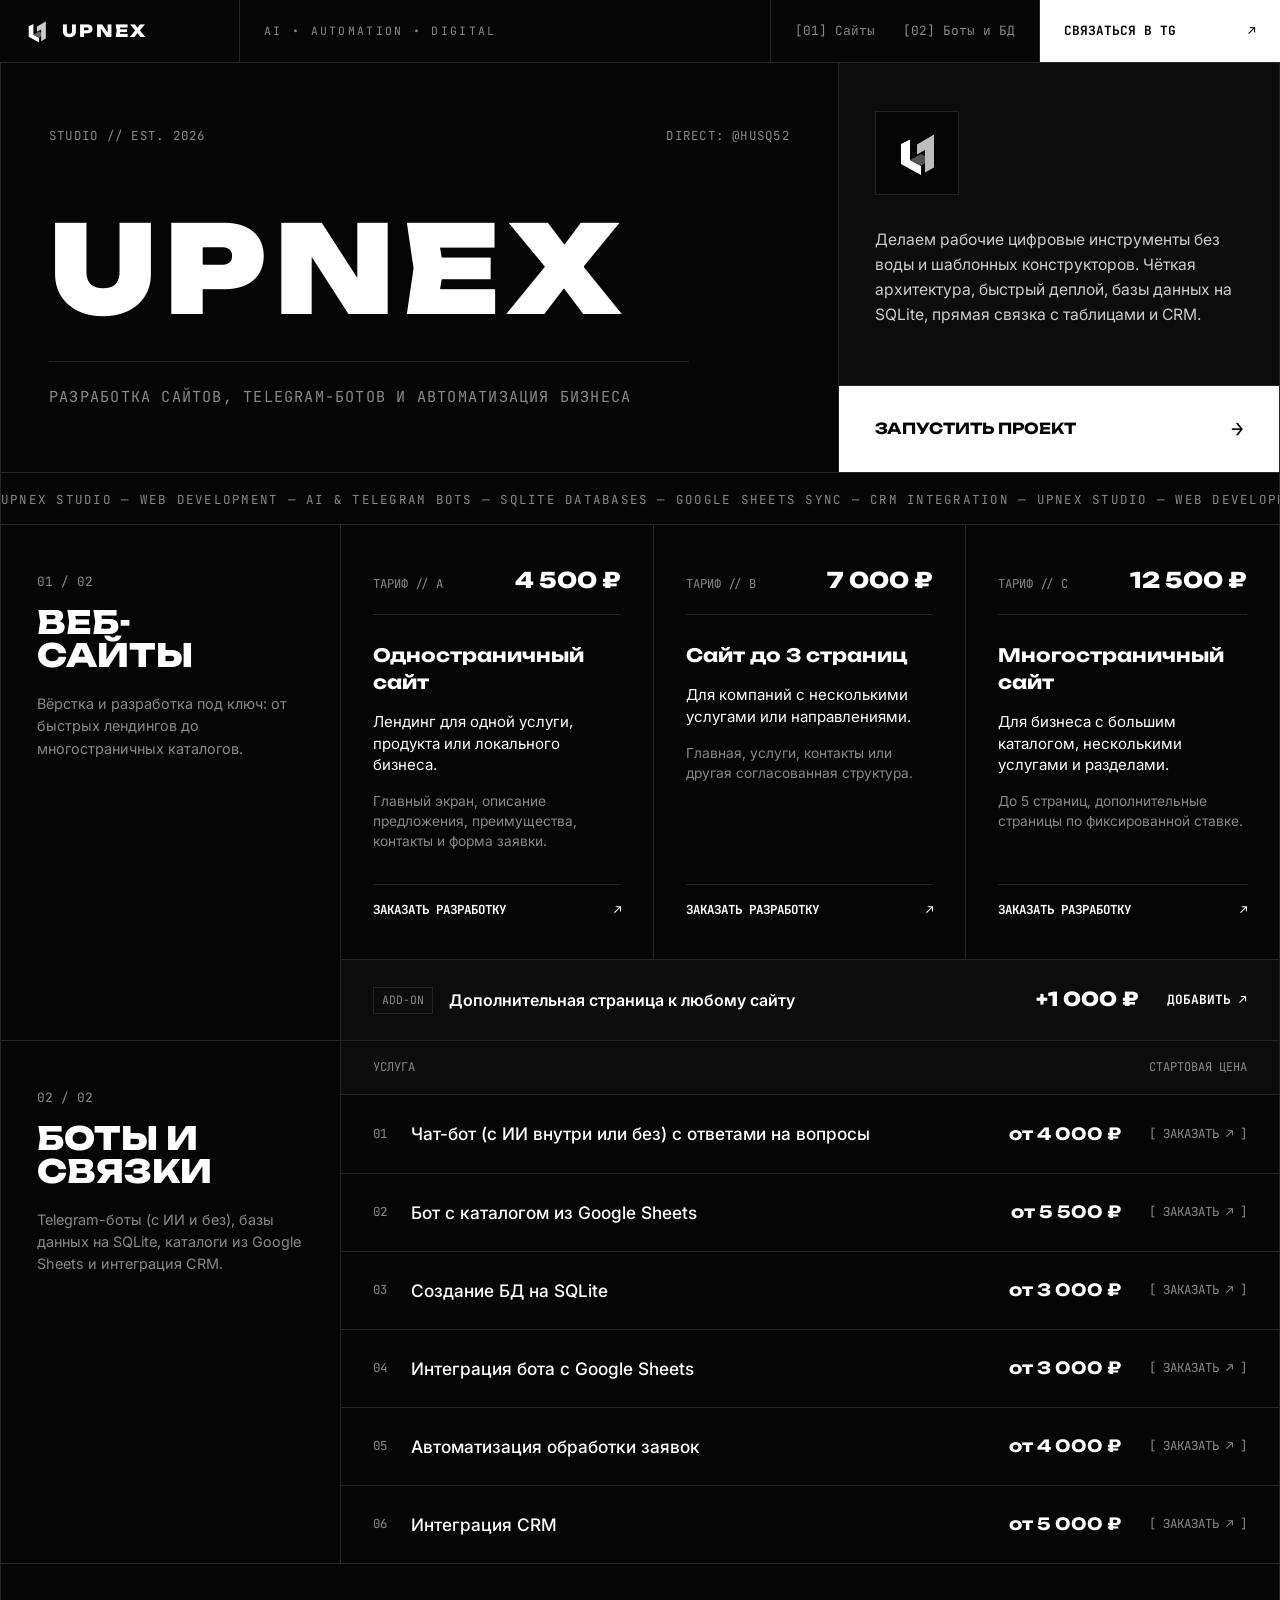
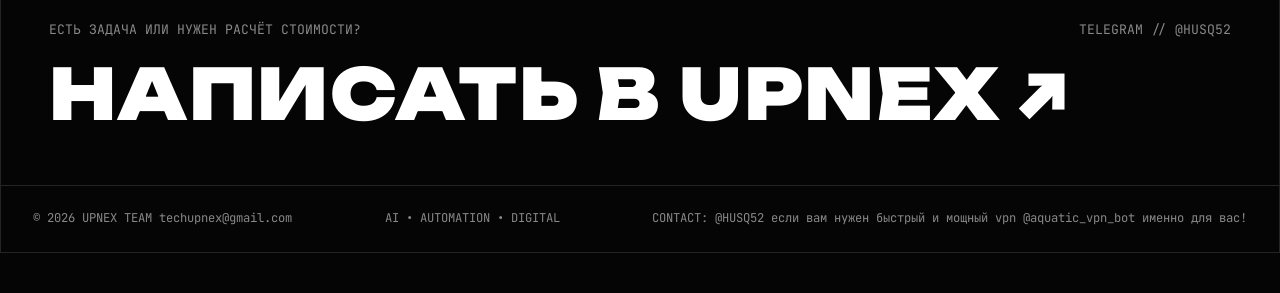
==== index.html @ 1d8928a4 "Update index.html" ====
<!DOCTYPE html>
<html lang="ru">
<head>
    <meta charset="UTF-8">
    <meta name="viewport" content="width=device-width, initial-scale=1.0">
    <title>UPNEX — AI / Automation / Digital</title>
    <link rel="preconnect" href="https://fonts.googleapis.com">
    <link rel="preconnect" href="https://fonts.gstatic.com" crossorigin>
    <link href="https://fonts.googleapis.com/css2?family=Inter:wght@400;500;600&family=JetBrains+Mono:wght@400;500;700&family=Unbounded:wght@700;800;900&display=swap" rel="stylesheet">
    <link rel="stylesheet" href="style.css">
</head>
<body>

    <!-- Верхняя техническая шапка в рамке -->
    <header class="topbar">
        <a href="#" class="topbar-cell brand-cell">
            <svg class="logo-svg" viewBox="0 0 100 100" fill="none" xmlns="http://www.w3.org/2000/svg">
                <polygon points="18,32 36,23 36,64 58,76 58,94 18,72" fill="#FFFFFF"/>
                <polygon points="36,64 58,52 76,62 58,76" fill="#666666"/>
                <polygon points="50,33 84,13 84,79 66,89 66,44 50,53" fill="#CCCCCC"/>
            </svg>
            <span class="brand-text">UPNEX</span>
        </a>

        <div class="topbar-cell meta-cell">
            <span>AI • AUTOMATION • DIGITAL</span>
        </div>

        <nav class="topbar-cell nav-cell">
            <a href="#web">[01] Сайты</a>
            <a href="#bots">[02] Боты и БД</a>
        </nav>

        <a href="https://t.me/husq52" target="_blank" rel="noopener noreferrer" class="topbar-cell cta-cell tg-link" data-service="Обсуждение проекта">
            <span>СВЯЗАТЬСЯ В TG</span>
            <span class="arrow">↗</span>
        </a>
    </header>

    <main class="layout-frame">
        <!-- Жёсткий асимметричный Hero-блок -->
        <section class="hero-grid">
            <div class="hero-main">
                <div class="hero-kicker">
                    <span>STUDIO // EST. 2026</span>
                    <span>DIRECT: @HUSQ52</span>
                </div>
                <h1 class="hero-display">UPNEX</h1>
                <div class="hero-subline">
                    РАЗРАБОТКА САЙТОВ, TELEGRAM-БОТОВ И АВТОМАТИЗАЦИЯ БИЗНЕСА
                </div>
            </div>

            <div class="hero-side">
                <div class="hero-side-top">
                    <div class="emblem-box">
                        <svg viewBox="0 0 100 100" fill="none" xmlns="http://www.w3.org/2000/svg">
                            <polygon points="18,32 36,23 36,64 58,76 58,94 18,72" fill="#FFFFFF"/>
                            <polygon points="36,64 58,52 76,62 58,76" fill="#555555"/>
                            <polygon points="50,33 84,13 84,79 66,89 66,44 50,53" fill="#BDBDBD"/>
                        </svg>
                    </div>
                    <p class="manifesto">
                        Делаем рабочие цифровые инструменты без воды и шаблонных конструкторов. Чёткая архитектура, быстрый деплой, базы данных на SQLite, прямая связка с таблицами и CRM.
                    </p>
                </div>

                <a href="https://t.me/husq52" target="_blank" rel="noopener noreferrer" class="hero-action-bar tg-link" data-service="Запуск проекта">
                    <span>ЗАПУСТИТЬ ПРОЕКТ</span>
                    <span class="action-icon">→</span>
                </a>
            </div>
        </section>

        <!-- Бегущая индустриальная строка -->
        <div class="marquee-wrap">
            <div class="marquee-track">
                <span>UPNEX STUDIO — WEB DEVELOPMENT — AI &amp; TELEGRAM BOTS — SQLITE DATABASES — GOOGLE SHEETS SYNC — CRM INTEGRATION — </span>
                <span>UPNEX STUDIO — WEB DEVELOPMENT — AI &amp; TELEGRAM BOTS — SQLITE DATABASES — GOOGLE SHEETS SYNC — CRM INTEGRATION — </span>
            </div>
        </div>
        <!-- РАЗДЕЛ 01: САЙТЫ -->
        <section id="web" class="split-section">
            <div class="section-sidebar">
                <div class="sticky-box">
                    <span class="sec-num">01 / 02</span>
                    <h2 class="sec-title">ВЕБ-<br>САЙТЫ</h2>
                    <p class="sec-note">Вёрстка и разработка под ключ: от быстрых лендингов до многостраничных каталогов.</p>
                </div>
            </div>

            <div class="section-body">
                <div class="web-matrix">
                    <!-- Тариф 1 -->
                    <a href="https://t.me/husq52" target="_blank" rel="noopener noreferrer" class="matrix-cell tg-link" data-service="Одностраничный сайт (4 500 ₽)">
                        <div class="cell-head">
                            <span class="cell-idx">ТАРИФ // A</span>
                            <span class="cell-price">4 500 ₽</span>
                        </div>
                        <h3 class="cell-title">Одностраничный сайт</h3>
                        <p class="cell-lead">Лендинг для одной услуги, продукта или локального бизнеса.</p>
                        <div class="cell-spec">
                            Главный экран, описание предложения, преимущества, контакты и форма заявки.
                        </div>
                        <div class="cell-foot">
                            <span>ЗАКАЗАТЬ РАЗРАБОТКУ</span>
                            <span>↗</span>
                        </div>
                    </a>

                    <!-- Тариф 2 -->
                    <a href="https://t.me/husq52" target="_blank" rel="noopener noreferrer" class="matrix-cell tg-link" data-service="Сайт до 3 страниц (7 000 ₽)">
                        <div class="cell-head">
                            <span class="cell-idx">ТАРИФ // B</span>
                            <span class="cell-price">7 000 ₽</span>
                        </div>
                        <h3 class="cell-title">Сайт до 3 страниц</h3>
                        <p class="cell-lead">Для компаний с несколькими услугами или направлениями.</p>
                        <div class="cell-spec">
                            Главная, услуги, контакты или другая согласованная структура.
                        </div>
                        <div class="cell-foot">
                            <span>ЗАКАЗАТЬ РАЗРАБОТКУ</span>
                            <span>↗</span>
                        </div>
                    </a>

                    <!-- Тариф 3 -->
                    <a href="https://t.me/husq52" target="_blank" rel="noopener noreferrer" class="matrix-cell tg-link" data-service="Многостраничный сайт (12 500 ₽)">
                        <div class="cell-head">
                            <span class="cell-idx">ТАРИФ // C</span>
                            <span class="cell-price">12 500 ₽</span>
                        </div>
                        <h3 class="cell-title">Многостраничный сайт</h3>
                        <p class="cell-lead">Для бизнеса с большим каталогом, несколькими услугами и разделами.</p>
                        <div class="cell-spec">
                            До 5 страниц, дополнительные страницы по фиксированной ставке.
                        </div>
                        <div class="cell-foot">
                            <span>ЗАКАЗАТЬ РАЗРАБОТКУ</span>
                            <span>↗</span>
                        </div>
                    </a>
                </div>

                <!-- Дополнительная страница -->
                <a href="https://t.me/husq52" target="_blank" rel="noopener noreferrer" class="addon-strip tg-link" data-service="Дополнительная страница (+1 000 ₽)">
                    <div class="addon-left">
                        <span class="addon-tag">ADD-ON</span>
                        <span class="addon-name">Дополнительная страница к любому сайту</span>
                    </div>
                    <div class="addon-right">
                        <span class="addon-cost">+1 000 ₽</span>
                        <span class="addon-cta">ДОБАВИТЬ ↗</span>
                    </div>
                </a>
            </div>
        </section>

        <!-- РАЗДЕЛ 02: БОТЫ, БАЗЫ ДАННЫХ И АВТОМАТИЗАЦИЯ -->
        <section id="bots" class="split-section">
            <div class="section-sidebar">
                <div class="sticky-box">
                    <span class="sec-num">02 / 02</span>
                    <h2 class="sec-title">БОТЫ И<br>СВЯЗКИ</h2>
                    <p class="sec-note">Telegram-боты (с ИИ и без), базы данных на SQLite, каталоги из Google Sheets и интеграция CRM.</p>
                </div>
            </div>

            <div class="section-body">
                <div class="ledger-head">
                    <span>УСЛУГА</span>
                    <span>СТАРТОВАЯ ЦЕНА</span>
                </div>

                <a href="https://t.me/husq52" target="_blank" rel="noopener noreferrer" class="ledger-row tg-link" data-service="Чат-бот (с ИИ внутри или без) с ответами на вопросы (от 4 000 ₽)">
                    <div class="row-left">
                        <span class="row-code">01</span>
                        <span class="row-title">Чат-бот (с ИИ внутри или без) с ответами на вопросы</span>
                    </div>
                    <div class="row-right">
                        <span class="row-val">от 4 000 ₽</span>
                        <span class="row-go">[ ЗАКАЗАТЬ ↗ ]</span>
                    </div>
                </a>

                <a href="https://t.me/husq52" target="_blank" rel="noopener noreferrer" class="ledger-row tg-link" data-service="Бот с каталогом из Google Sheets (от 5 500 ₽)">
                    <div class="row-left">
                        <span class="row-code">02</span>
                        <span class="row-title">Бот с каталогом из Google Sheets</span>
                    </div>
                    <div class="row-right">
                        <span class="row-val">от 5 500 ₽</span>
                        <span class="row-go">[ ЗАКАЗАТЬ ↗ ]</span>
                    </div>
                </a>

                <a href="https://t.me/husq52" target="_blank" rel="noopener noreferrer" class="ledger-row tg-link" data-service="Создание БД на SQLite (от 3 000 ₽)">
                    <div class="row-left">
                        <span class="row-code">03</span>
                        <span class="row-title">Создание БД на SQLite</span>
                    </div>
                    <div class="row-right">
                        <span class="row-val">от 3 000 ₽</span>
                        <span class="row-go">[ ЗАКАЗАТЬ ↗ ]</span>
                    </div>
                </a>

                <a href="https://t.me/husq52" target="_blank" rel="noopener noreferrer" class="ledger-row tg-link" data-service="Интеграция бота с Google Sheets (от 3 000 ₽)">
                    <div class="row-left">
                        <span class="row-code">04</span>
                        <span class="row-title">Интеграция бота с Google Sheets</span>
                    </div>
                    <div class="row-right">
                        <span class="row-val">от 3 000 ₽</span>
                        <span class="row-go">[ ЗАКАЗАТЬ ↗ ]</span>
                    </div>
                </a>

                <a href="https://t.me/husq52" target="_blank" rel="noopener noreferrer" class="ledger-row tg-link" data-service="Автоматизация обработки заявок (от 4 000 ₽)">
                    <div class="row-left">
                        <span class="row-code">05</span>
                        <span class="row-title">Автоматизация обработки заявок</span>
                    </div>
                    <div class="row-right">
                        <span class="row-val">от 4 000 ₽</span>
                        <span class="row-go">[ ЗАКАЗАТЬ ↗ ]</span>
                    </div>
                </a>

                <a href="https://t.me/husq52" target="_blank" rel="noopener noreferrer" class="ledger-row tg-link" data-service="Интеграция CRM (от 5 000 ₽)">
                    <div class="row-left">
                        <span class="row-code">06</span>
                        <span class="row-title">Интеграция CRM</span>
                    </div>
                    <div class="row-right">
                        <span class="row-val">от 5 000 ₽</span>
                        <span class="row-go">[ ЗАКАЗАТЬ ↗ ]</span>
                    </div>
                </a>
            </div>
        </section>

        <!-- Массивный бруталистский блок связи внизу -->
        <section class="bottom-cta">
            <a href="https://t.me/husq52" target="_blank" rel="noopener noreferrer" class="mega-contact tg-link" data-service="Обсуждение проекта с UPNEX">
                <div class="mega-top">
                    <span>ЕСТЬ ЗАДАЧА ИЛИ НУЖЕН РАСЧЁТ СТОИМОСТИ?</span>
                    <span>TELEGRAM // @HUSQ52</span>
                </div>
                <div class="mega-MainText">
                    НАПИСАТЬ В UPNEX ↗
                </div>
            </a>
        </section>
    </main>

    <footer class="footer-bar">
        <div>© 2026 UPNEX TEAM techupnex@gmail.com</div>
        <div>AI • AUTOMATION • DIGITAL</div>
        <div>CONTACT: @HUSQ52  если вам нужен быстрый и мощный vpn @aquatic_vpn_bot именно для вас!</div>
    </footer>

    <!-- Встроенный скрипт: сразу прописывает ссылки на @husq52 с текстом выбранной услуги -->
    <script>
        var TG_USER = "husq52";

        document.querySelectorAll(".tg-link").forEach(function (el) {
            var item = el.getAttribute("data-service") || "Обсуждение проекта";
            var msg = "Здравствуйте!\nИнтересует: " + item + ".\nРасскажите подробнее по срокам и деталям.";
            el.href = "https://t.me/" + TG_USER + "?text=" + encodeURIComponent(msg);
        });
    </script>
</body>
</html>
---- style.css ----
:root {
    --bg: #050505;
    --bg-alt: #0c0c0c;
    --fg: #ffffff;
    --muted: #888888;
    --dim: #444444;
    --line: #242424;
    --font-head: 'Unbounded', sans-serif;
    --font-mono: 'JetBrains Mono', monospace;
    --font-body: 'Inter', -apple-system, sans-serif;
}

* {
    margin: 0;
    padding: 0;
    box-sizing: border-box;
}

html {
    scroll-behavior: smooth;
    background-color: var(--bg);
    color: var(--fg);
    font-family: var(--font-body);
}

body {
    background-color: var(--bg);
    color: var(--fg);
    line-height: 1.45;
    overflow-x: hidden;
    padding-bottom: 40px;
}

a {
    color: inherit;
    text-decoration: none;
}

/* ВЕРХНЯЯ ТЕХНИЧЕСКАЯ ПАНЕЛЬ */
.topbar {
    position: sticky;
    top: 0;
    z-index: 100;
    display: grid;
    grid-template-columns: 240px 1fr auto 240px;
    background: var(--bg);
    border-bottom: 1px solid var(--line);
    font-family: var(--font-mono);
    font-size: 0.8rem;
}

.topbar-cell {
    padding: 18px 24px;
    border-right: 1px solid var(--line);
    display: flex;
    align-items: center;
}

.brand-cell {
    gap: 12px;
    font-family: var(--font-head);
    font-weight: 800;
    font-size: 1.05rem;
    letter-spacing: 0.14em;
}

.logo-svg {
    width: 26px;
    height: 26px;
    flex-shrink: 0;
}

.meta-cell {
    color: var(--muted);
    letter-spacing: 0.2em;
    font-size: 0.72rem;
}

.nav-cell {
    gap: 28px;
}

.nav-cell a {
    color: var(--muted);
    transition: color 0.15s;
}

.nav-cell a:hover {
    color: var(--fg);
}

.cta-cell {
    border-right: none;
    justify-content: space-between;
    background: var(--fg);
    color: var(--bg);
    font-weight: 700;
    transition: background 0.15s, color 0.15s;
}

.cta-cell:hover {
    background: #cccccc;
}

/* ОСНОВНОЙ КАРКАС */
.layout-frame {
    max-width: 1440px;
    margin: 0 auto;
    border-left: 1px solid var(--line);
    border-right: 1px solid var(--line);
}

/* HERO СЕКЦИЯ */
.hero-grid {
    display: grid;
    grid-template-columns: 1fr 440px;
    border-bottom: 1px solid var(--line);
}

.hero-main {
    padding: 64px 48px;
    border-right: 1px solid var(--line);
    display: flex;
    flex-direction: column;
    justify-content: space-between;
}

.hero-kicker {
    display: flex;
    justify-content: space-between;
    font-family: var(--font-mono);
    font-size: 0.78rem;
    color: var(--muted);
    letter-spacing: 0.1em;
    margin-bottom: 48px;
}

.hero-display {
    font-family: var(--font-head);
    font-weight: 900;
    font-size: clamp(3.5rem, 9.5vw, 8.5rem);
    line-height: 0.92;
    letter-spacing: 0.06em;
    text-transform: uppercase;
    margin: 20px 0 36px;
}

.hero-subline {
    font-family: var(--font-mono);
    font-size: 0.95rem;
    letter-spacing: 0.08em;
    color: var(--muted);
    max-width: 640px;
    border-top: 1px solid var(--line);
    padding-top: 24px;
}

.hero-side {
    display: flex;
    flex-direction: column;
    justify-content: space-between;
    background: var(--bg-alt);
}

.hero-side-top {
    padding: 48px 36px;
}

.emblem-box {
    width: 84px;
    height: 84px;
    border: 1px solid var(--line);
    padding: 16px;
    margin-bottom: 32px;
    background: var(--bg);
}

.manifesto {
    font-size: 0.98rem;
    color: #cccccc;
    line-height: 1.6;
}

.hero-action-bar {
    border-top: 1px solid var(--line);
    padding: 28px 36px;
    display: flex;
    justify-content: space-between;
    align-items: center;
    font-family: var(--font-head);
    font-size: 0.95rem;
    font-weight: 700;
    background: var(--fg);
    color: var(--bg);
    transition: padding 0.2s ease, background 0.15s ease;
}

.hero-action-bar:hover {
    padding-left: 44px;
    background: #dcdcdc;
}

.action-icon {
    font-family: var(--font-mono);
    font-size: 1.3rem;
}

/* БЕГУЩАЯ СТРОКА */
.marquee-wrap {
    overflow: hidden;
    border-bottom: 1px solid var(--line);
    background: var(--bg);
    padding: 14px 0;
    white-space: nowrap;
}
.marquee-track {
    display: inline-block;
    font-family: var(--font-mono);
    font-size: 0.78rem;
    letter-spacing: 0.18em;
    color: var(--muted);
    animation: marquee 24s linear infinite;
}

@keyframes marquee {
    0% { transform: translateX(0); }
    100% { transform: translateX(-50%); }
}

/* РАЗДЕЛЫ С ЛЕВОЙ КОЛОНКОЙ */
.split-section {
    display: grid;
    grid-template-columns: 340px 1fr;
    border-bottom: 1px solid var(--line);
}

.section-sidebar {
    border-right: 1px solid var(--line);
    padding: 48px 36px;
    background: var(--bg);
}

.sticky-box {
    position: sticky;
    top: 96px;
}

.sec-num {
    font-family: var(--font-mono);
    font-size: 0.8rem;
    color: var(--muted);
    display: block;
    margin-bottom: 14px;
}

.sec-title {
    font-family: var(--font-head);
    font-size: 2rem;
    font-weight: 800;
    line-height: 1.05;
    margin-bottom: 20px;
}

.sec-note {
    font-size: 0.9rem;
    color: var(--muted);
    line-height: 1.55;
}

.section-body {
    display: flex;
    flex-direction: column;
}

/* 01. МАТРИЦА САЙТОВ */
.web-matrix {
    display: grid;
    grid-template-columns: repeat(3, 1fr);
}

.matrix-cell {
    padding: 40px 32px;
    border-right: 1px solid var(--line);
    border-bottom: 1px solid var(--line);
    display: flex;
    flex-direction: column;
    justify-content: space-between;
    min-height: 390px;
    transition: background 0.15s ease, color 0.15s ease;
}

.matrix-cell:last-child {
    border-right: none;
}

.cell-head {
    display: flex;
    justify-content: space-between;
    align-items: baseline;
    margin-bottom: 28px;
    padding-bottom: 18px;
    border-bottom: 1px solid var(--line);
}

.cell-idx {
    font-family: var(--font-mono);
    font-size: 0.76rem;
    color: var(--muted);
}

.cell-price {
    font-family: var(--font-head);
    font-size: 1.35rem;
    font-weight: 800;
}

.cell-title {
    font-family: var(--font-head);
    font-size: 1.15rem;
    margin-bottom: 14px;
}

.cell-lead {
    font-size: 0.94rem;
    margin-bottom: 16px;
}

.cell-spec {
    font-size: 0.86rem;
    color: var(--muted);
    margin-bottom: 32px;
}

.cell-foot {
    margin-top: auto;
    padding-top: 16px;
    border-top: 1px solid var(--line);
    display: flex;
    justify-content: space-between;
    font-family: var(--font-mono);
    font-size: 0.78rem;
    font-weight: 700;
}

/* Жёсткая инверсия цвета при наведении */
.matrix-cell:hover {
    background: var(--fg);
    color: var(--bg);
}

.matrix-cell:hover .cell-idx,
.matrix-cell:hover .cell-spec {
    color: #333333;
}

.matrix-cell:hover .cell-head,
.matrix-cell:hover .cell-foot {
    border-color: #cccccc;
}

/* Полоса доп. страницы */
.addon-strip {
    padding: 26px 32px;
    display: flex;
    justify-content: space-between;
    align-items: center;
    background: var(--bg-alt);
    transition: background 0.15s, color 0.15s;
}

.addon-left {
    display: flex;
    align-items: center;
    gap: 16px;
}

.addon-tag {
    font-family: var(--font-mono);
    font-size: 0.72rem;
    padding: 4px 8px;
    border: 1px solid var(--line);
    color: var(--muted);
}

.addon-name {
    font-weight: 600;
    font-size: 1rem;
}

.addon-right {
    display: flex;
    align-items: center;
    gap: 28px;
}

.addon-cost {
    font-family: var(--font-head);
    font-weight: 800;
    font-size: 1.2rem;
}

.addon-cta {
    font-family: var(--font-mono);
    font-size: 0.8rem;
    font-weight: 700;
}

.addon-strip:hover {
    background: var(--fg);
    color: var(--bg);
}

.addon-strip:hover .addon-tag {
    border-color: var(--bg);
    color: var(--bg);
}

/* 02. ТАБЛИЦА БОТОВ (LEDGER) */
.ledger-head {
    display: flex;
    justify-content: space-between;
    padding: 18px 32px;
    border-bottom: 1px solid var(--line);
    font-family: var(--font-mono);
    font-size: 0.75rem;
    color: var(--muted);
    background: var(--bg-alt);
}
.ledger-row {
    display: flex;
    justify-content: space-between;
    align-items: center;
    padding: 26px 32px;
    border-bottom: 1px solid var(--line);
    transition: background 0.12s ease, color 0.12s ease, padding-left 0.2s ease;
}

.ledger-row:last-child {
    border-bottom: none;
}

.row-left {
    display: flex;
    align-items: center;
    gap: 24px;
}

.row-code {
    font-family: var(--font-mono);
    font-size: 0.78rem;
    color: var(--muted);
}

.row-title {
    font-size: 1.08rem;
    font-weight: 500;
}

.row-right {
    display: flex;
    align-items: center;
    gap: 28px;
}

.row-val {
    font-family: var(--font-head);
    font-size: 1.05rem;
    font-weight: 700;
}

.row-go {
    font-family: var(--font-mono);
    font-size: 0.78rem;
    color: var(--muted);
}

.ledger-row:hover {
    background: var(--fg);
    color: var(--bg);
    padding-left: 42px;
}

.ledger-row:hover .row-code,
.ledger-row:hover .row-go {
    color: var(--bg);
}

/* 03. СЕТКА ТЕХПОДДЕРЖКИ */
.support-matrix {
    display: grid;
    grid-template-columns: repeat(2, 1fr);
}

.sup-box {
    padding: 36px 32px;
    border-right: 1px solid var(--line);
    border-bottom: 1px solid var(--line);
    display: flex;
    flex-direction: column;
    justify-content: space-between;
    min-height: 200px;
    transition: background 0.15s, color 0.15s;
}

.sup-box:nth-child(2n) {
    border-right: none;
}

.sup-box:nth-last-child(-n+2) {
    border-bottom: none;
}

.sup-top {
    display: flex;
    justify-content: space-between;
    font-family: var(--font-mono);
    font-size: 0.78rem;
    color: var(--muted);
}

.sup-name {
    font-size: 1.25rem;
    font-weight: 600;
    margin: 20px 0;
}

.sup-price {
    font-family: var(--font-head);
    font-size: 1.15rem;
    font-weight: 800;
}

.sup-box:hover {
    background: var(--fg);
    color: var(--bg);
}

.sup-box:hover .sup-top {
    color: var(--bg);
}

/* ФИНАЛЬНЫЙ БРУТАЛИСТСКИЙ CTA */
.bottom-cta {
    border-bottom: 1px solid var(--line);
}

.mega-contact {
    display: block;
    padding: 56px 48px;
    background: var(--bg);
    transition: background 0.15s, color 0.15s;
}

.mega-top {
    display: flex;
    justify-content: space-between;
    font-family: var(--font-mono);
    font-size: 0.82rem;
    color: var(--muted);
    margin-bottom: 20px;
}

.mega-MainText {
    font-family: var(--font-head);
    font-size: clamp(2rem, 5.5vw, 4.8rem);
    font-weight: 900;
    line-height: 1;
    letter-spacing: 0.02em;
}

.mega-contact:hover {
    background: var(--fg);
    color: var(--bg);
}

.mega-contact:hover .mega-top {
    color: var(--bg);
}

/* ФУТЕР */
.footer-bar {
    max-width: 1440px;
    margin: 0 auto;
    padding: 24px 32px;
    border-left: 1px solid var(--line);
    border-right: 1px solid var(--line);
    border-bottom: 1px solid var(--line);
    display: flex;
    justify-content: space-between;
    font-family: var(--font-mono);
    font-size: 0.76rem;
    color: var(--muted);
}

/* АДАПТИВ ПОД ТЕЛЕФОНЫ И ПЛАНШЕТЫ */
@media (max-width: 1080px) {
    .topbar {
        grid-template-columns: 1fr auto;
    }
    .meta-cell,
    .nav-cell {
        display: none;
    }
    .hero-grid,
    .split-section,
    .web-matrix,
    .support-matrix {
        grid-template-columns: 1fr;
    }
    .hero-main,
    .section-sidebar,
    .matrix-cell,
    .sup-box {
        border-right: none;
    }
    .section-sidebar {
        border-bottom: 1px solid var(--line);
        padding: 32px 24px;
    }
    .hero-main {
        padding: 40px 24px;
    }
}

@media (max-width: 640px) {
    .ledger-row,
    .addon-strip,
    .footer-bar {
        flex-direction: column;
        align-items: flex-start;
        gap: 12px;
    }
    .row-right {
        width: 100%;
        justify-content: space-between;
    }
}
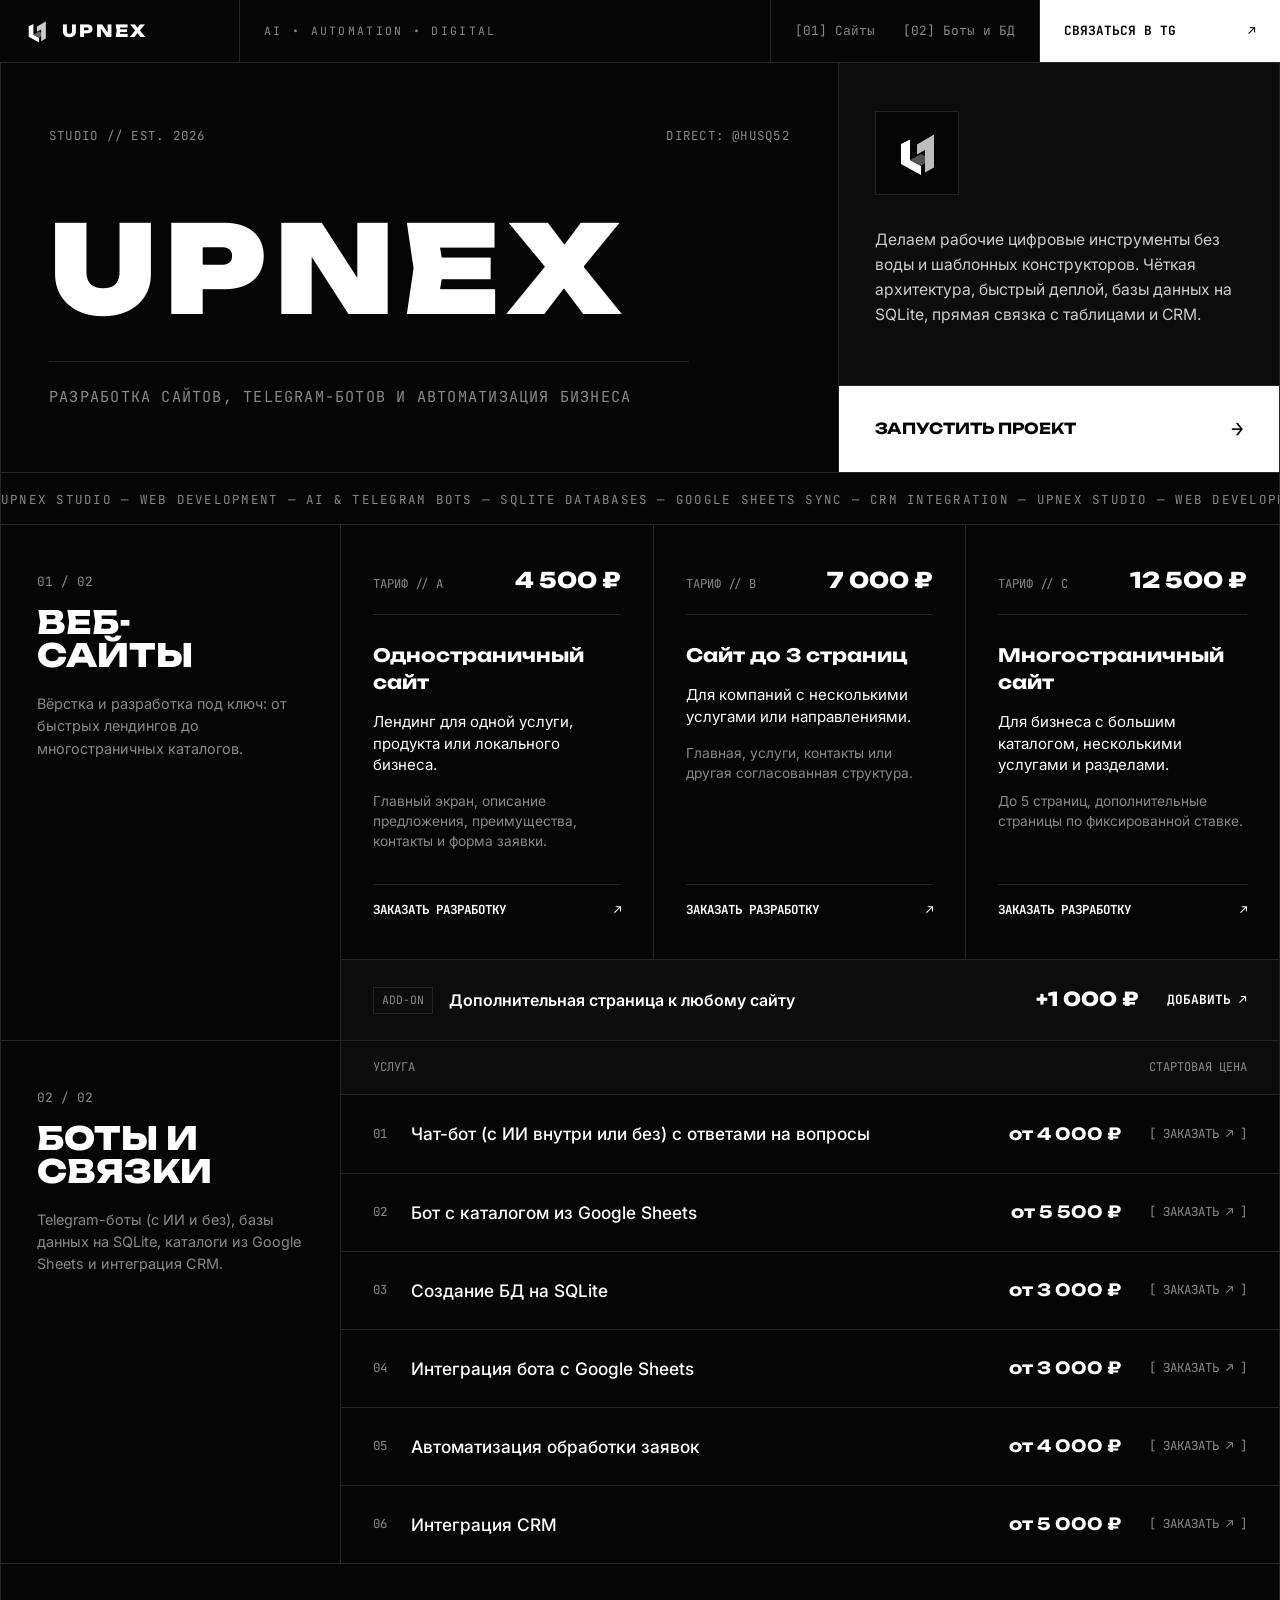
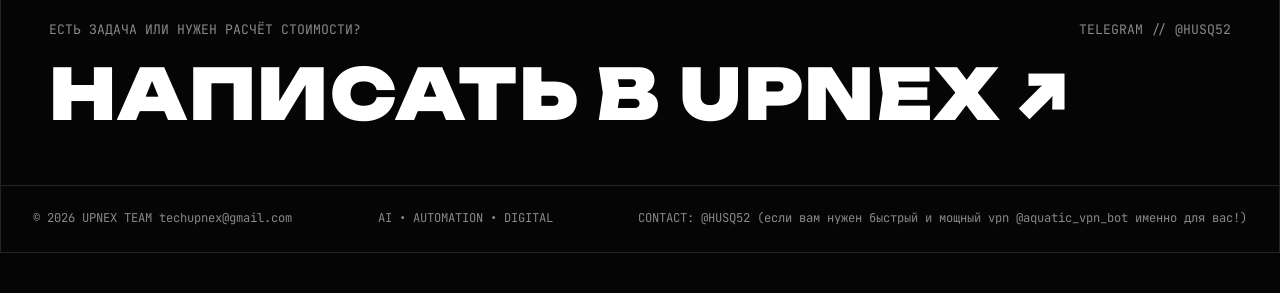
==== commit 75102f19: "Update index.html" ====
--- a/index.html
+++ b/index.html
@@ -258,7 +258,7 @@
     <footer class="footer-bar">
         <div>© 2026 UPNEX TEAM techupnex@gmail.com</div>
         <div>AI • AUTOMATION • DIGITAL</div>
-        <div>CONTACT: @HUSQ52  если вам нужен быстрый и мощный vpn @aquatic_vpn_bot именно для вас!</div>
+        <div>CONTACT: @HUSQ52  (если вам нужен быстрый и мощный vpn @aquatic_vpn_bot именно для вас!)</div>
     </footer>
 
     <!-- Встроенный скрипт: сразу прописывает ссылки на @husq52 с текстом выбранной услуги -->
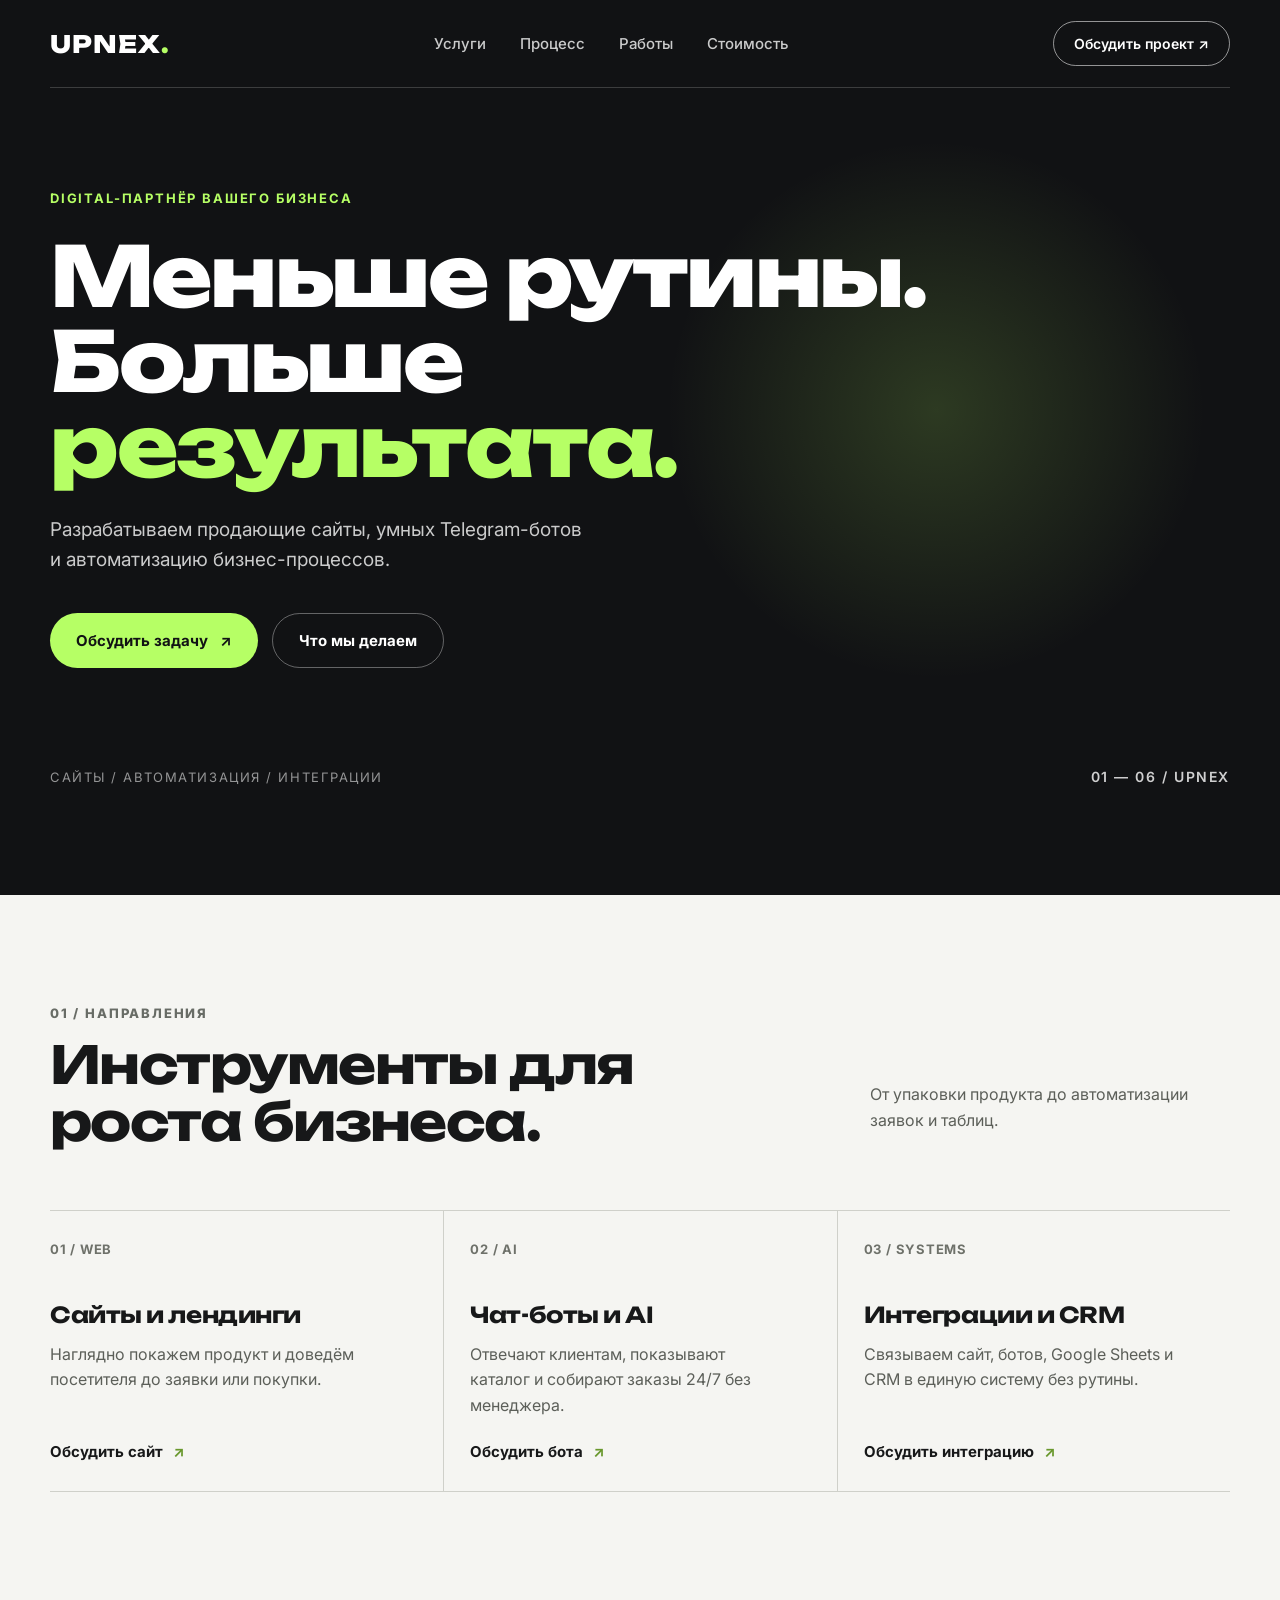
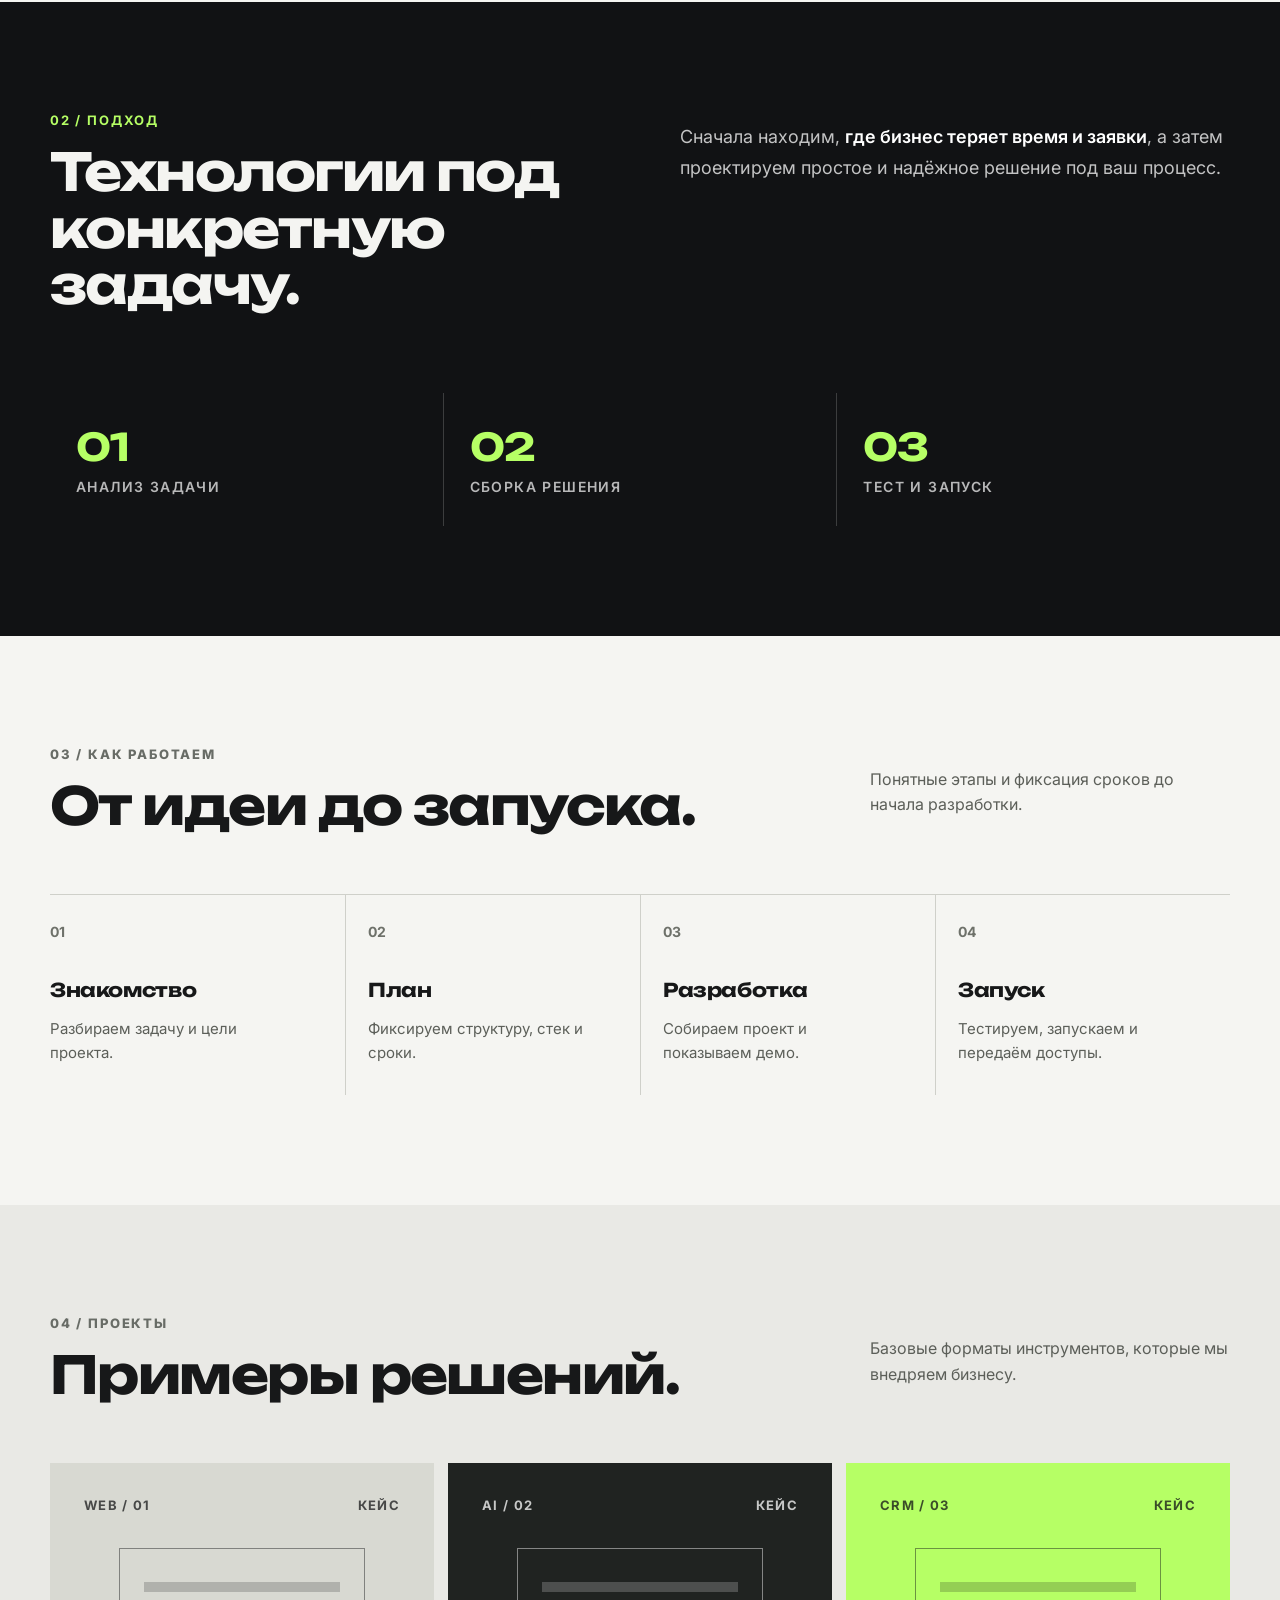
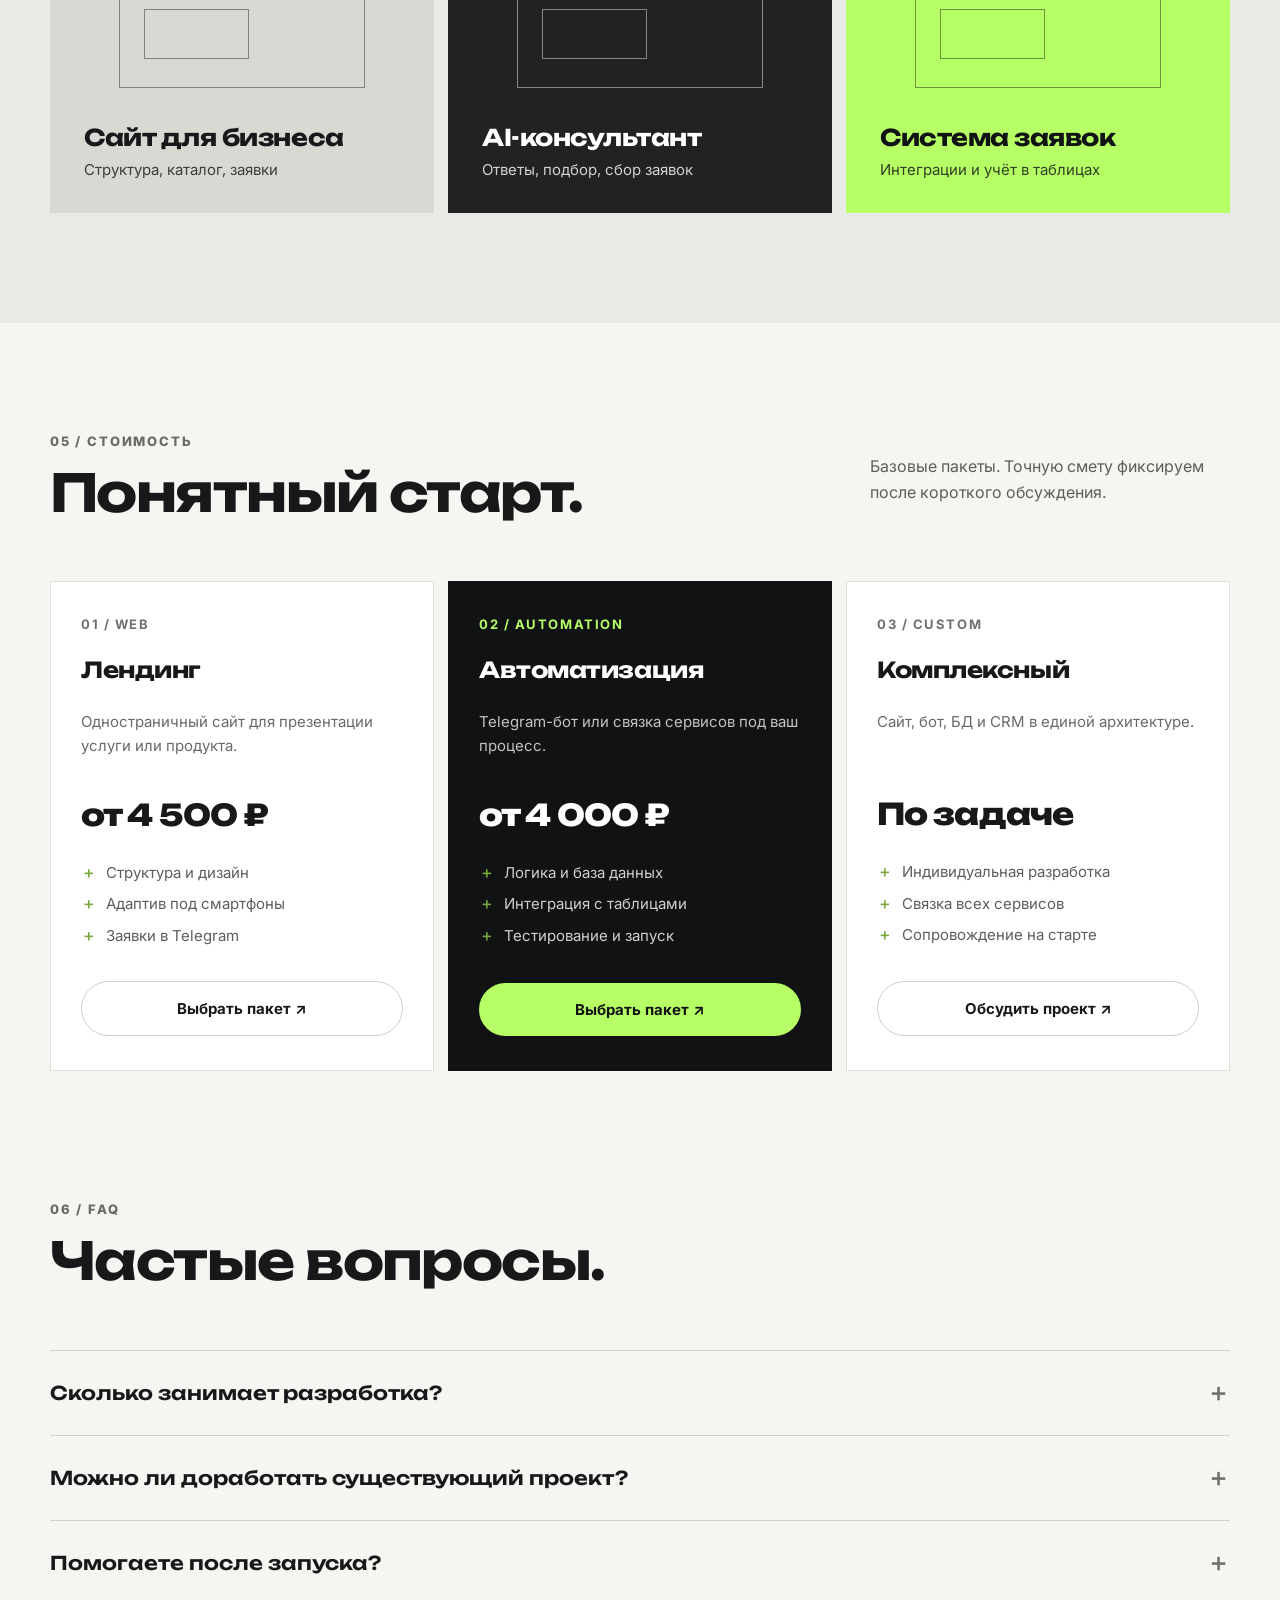
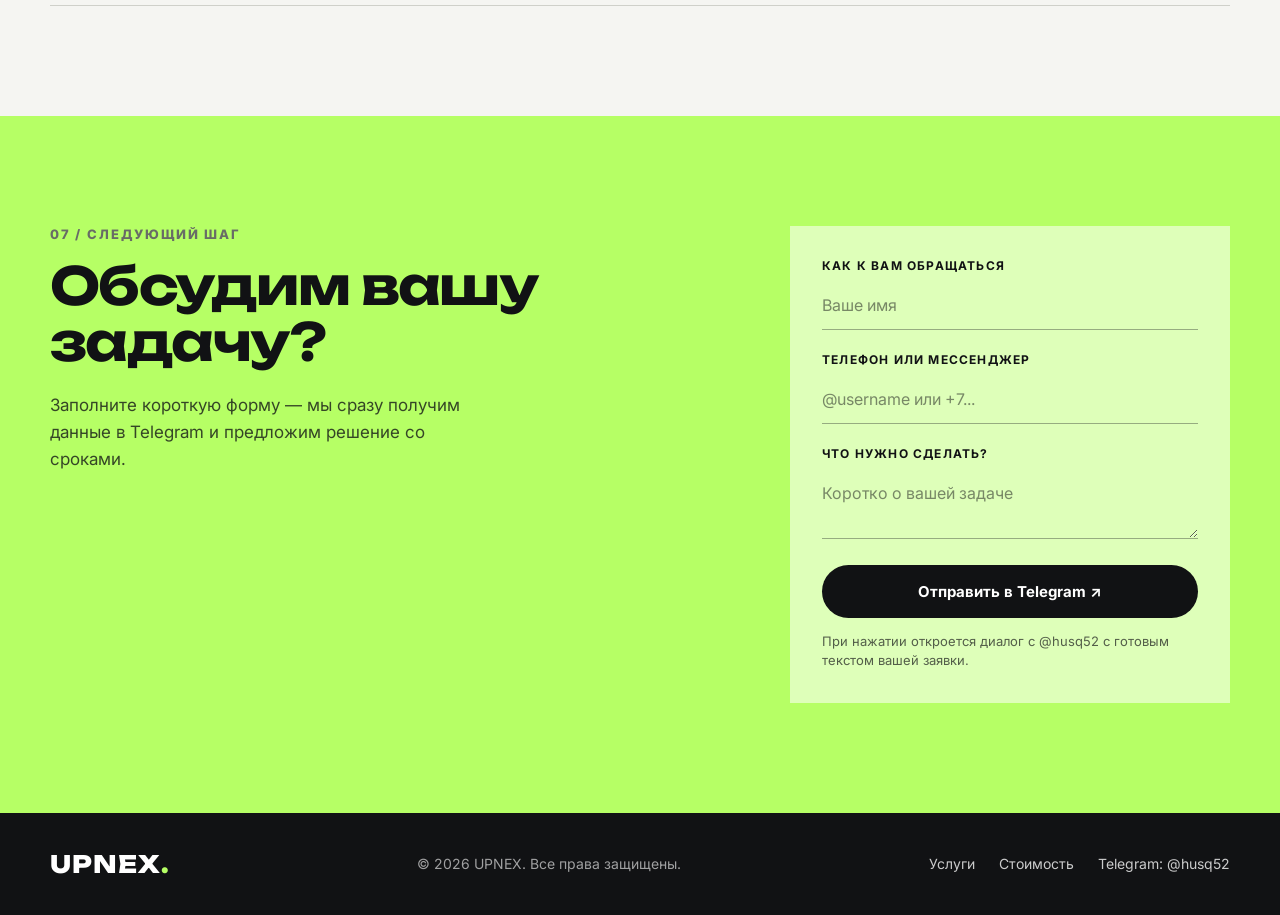
==== commit caef0121: "Add files via upload" ====
--- a/index.html
+++ b/index.html
@@ -1,275 +1,355 @@
 <!DOCTYPE html>
 <html lang="ru">
 <head>
-    <meta charset="UTF-8">
-    <meta name="viewport" content="width=device-width, initial-scale=1.0">
-    <title>UPNEX — AI / Automation / Digital</title>
-    <link rel="preconnect" href="https://fonts.googleapis.com">
-    <link rel="preconnect" href="https://fonts.gstatic.com" crossorigin>
-    <link href="https://fonts.googleapis.com/css2?family=Inter:wght@400;500;600&family=JetBrains+Mono:wght@400;500;700&family=Unbounded:wght@700;800;900&display=swap" rel="stylesheet">
-    <link rel="stylesheet" href="style.css">
+  <meta charset="UTF-8">
+  <meta name="viewport" content="width=device-width, initial-scale=1.0">
+
+  <!-- Основные SEO-теги для Яндекса и Google -->
+  <title>UPNEX — Разработка сайтов, Telegram-ботов и автоматизация бизнеса</title>
+  <meta name="description" content="Команда UPNEX: разработка продающих сайтов и лендингов (от 4 500 ₽), создание Telegram-ботов с ИИ и каталогом из Google Sheets (от 4 000 ₽), базы данных SQLite и интеграция CRM под ключ.">
+  <meta name="keywords" content="UPNEX, апнекс, разработка сайтов, создание сайтов под ключ, заказать лендинг, разработка телеграм ботов, создание тг ботов, чат-бот с ИИ, бот с каталогом Google Sheets, создание БД SQLite, интеграция CRM, автоматизация бизнеса, автоматизация заявок">
+  <meta name="author" content="UPNEX">
+  <meta name="robots" content="index, follow">
+  <link rel="canonical" href="https://upnextech.pro/">
+
+  <!-- Open Graph (красивое превью ссылки в Telegram, VK и мессенджерах) -->
+  <meta property="og:type" content="website">
+  <meta property="og:site_name" content="UPNEX">
+  <meta property="og:title" content="UPNEX — Разработка сайтов, Telegram-ботов и автоматизация">
+  <meta property="og:description" content="Создаём продающие сайты от 4 500 ₽, умных Telegram-ботов от 4 000 ₽ и связки с Google Sheets, SQLite и CRM без лишней рутины.">
+  <meta property="og:url" content="https://upnextech.pro/">
+  <meta property="og:locale" content="ru_RU">
+
+  <!-- Карточка для Twitter / X и мессенджеров -->
+  <meta name="twitter:card" content="summary_large_image">
+  <meta name="twitter:title" content="UPNEX — Разработка сайтов, Telegram-ботов и автоматизация">
+  <meta name="twitter:description" content="Сайты и лендинги, Telegram-боты с ИИ, интеграция Google Sheets и CRM под ключ.">
+
+  <!-- Иконка сайта во вкладке браузера и поиске (Favicon) -->
+  <link rel="icon" type="image/svg+xml" href="data:image/svg+xml,%3Csvg xmlns='http://www.w3.org/2000/svg' viewBox='0 0 100 100'%3E%3Crect width='100' height='100' rx='20' fill='%23111214'/%3E%3Cpolygon points='18,32 36,23 36,64 58,76 58,94 18,72' fill='%23ffffff'/%3E%3Cpolygon points='50,33 84,13 84,79 66,89 66,44 50,53' fill='%23b6ff65'/%3E%3C/svg%3E">
+
+  <!-- Шрифты и стили -->
+  <link rel="preconnect" href="https://fonts.googleapis.com">
+  <link rel="preconnect" href="https://fonts.gstatic.com" crossorigin>
+  <link href="https://fonts.googleapis.com/css2?family=Inter:wght@400;500;600;700&family=Syne:wght@700;800&family=Unbounded:wght@600;700;800&display=swap" rel="stylesheet">
+  <link rel="stylesheet" href="style.css">
+
+  <!-- Микроразметка Schema.org (JSON-LD) для поисковых систем -->
+  <script type="application/ld+json">
+  {
+    "@context": "https://schema.org",
+    "@type": "ProfessionalService",
+    "name": "UPNEX",
+    "url": "https://upnextech.pro/",
+    "description": "Разработка сайтов, лендингов, Telegram-ботов с ИИ, баз данных SQLite и систем автоматизации бизнеса.",
+    "priceRange": "3000-15000 RUB",
+    "sameAs": [
+      "https://t.me/husq52"
+    ],
+    "hasOfferCatalog": {
+      "@type": "OfferCatalog",
+      "name": "Услуги разработки и автоматизации UPNEX",
+      "itemListElement": [
+        {
+          "@type": "Offer",
+          "itemOffered": {
+            "@type": "Service",
+            "name": "Разработка одностраничного сайта (лендинга)"
+          },
+          "price": "4500",
+          "priceCurrency": "RUB"
+        },
+        {
+          "@type": "Offer",
+          "itemOffered": {
+            "@type": "Service",
+            "name": "Разработка Telegram-бота и автоматизация"
+          },
+          "price": "4000",
+          "priceCurrency": "RUB"
+        },
+        {
+          "@type": "Offer",
+          "itemOffered": {
+            "@type": "Service",
+            "name": "Интеграция Google Sheets, БД SQLite и CRM"
+            },
+          "price": "3000",
+          "priceCurrency": "RUB"
+        }
+      ]
+    }
+  }
+  </script>
 </head>
 <body>
-
-    <!-- Верхняя техническая шапка в рамке -->
-    <header class="topbar">
-        <a href="#" class="topbar-cell brand-cell">
-            <svg class="logo-svg" viewBox="0 0 100 100" fill="none" xmlns="http://www.w3.org/2000/svg">
-                <polygon points="18,32 36,23 36,64 58,76 58,94 18,72" fill="#FFFFFF"/>
-                <polygon points="36,64 58,52 76,62 58,76" fill="#666666"/>
-                <polygon points="50,33 84,13 84,79 66,89 66,44 50,53" fill="#CCCCCC"/>
-            </svg>
-            <span class="brand-text">UPNEX</span>
-        </a>
-
-        <div class="topbar-cell meta-cell">
-            <span>AI • AUTOMATION • DIGITAL</span>
-        </div>
-
-        <nav class="topbar-cell nav-cell">
-            <a href="#web">[01] Сайты</a>
-            <a href="#bots">[02] Боты и БД</a>
-        </nav>
-
-        <a href="https://t.me/husq52" target="_blank" rel="noopener noreferrer" class="topbar-cell cta-cell tg-link" data-service="Обсуждение проекта">
-            <span>СВЯЗАТЬСЯ В TG</span>
-            <span class="arrow">↗</span>
-        </a>
-    </header>
-
-    <main class="layout-frame">
-        <!-- Жёсткий асимметричный Hero-блок -->
-        <section class="hero-grid">
-            <div class="hero-main">
-                <div class="hero-kicker">
-                    <span>STUDIO // EST. 2026</span>
-                    <span>DIRECT: @HUSQ52</span>
-                </div>
-                <h1 class="hero-display">UPNEX</h1>
-                <div class="hero-subline">
-                    РАЗРАБОТКА САЙТОВ, TELEGRAM-БОТОВ И АВТОМАТИЗАЦИЯ БИЗНЕСА
-                </div>
-            </div>
-
-            <div class="hero-side">
-                <div class="hero-side-top">
-                    <div class="emblem-box">
-                        <svg viewBox="0 0 100 100" fill="none" xmlns="http://www.w3.org/2000/svg">
-                            <polygon points="18,32 36,23 36,64 58,76 58,94 18,72" fill="#FFFFFF"/>
-                            <polygon points="36,64 58,52 76,62 58,76" fill="#555555"/>
-                            <polygon points="50,33 84,13 84,79 66,89 66,44 50,53" fill="#BDBDBD"/>
-                        </svg>
-                    </div>
-                    <p class="manifesto">
-                        Делаем рабочие цифровые инструменты без воды и шаблонных конструкторов. Чёткая архитектура, быстрый деплой, базы данных на SQLite, прямая связка с таблицами и CRM.
-                    </p>
-                </div>
-
-                <a href="https://t.me/husq52" target="_blank" rel="noopener noreferrer" class="hero-action-bar tg-link" data-service="Запуск проекта">
-                    <span>ЗАПУСТИТЬ ПРОЕКТ</span>
-                    <span class="action-icon">→</span>
-                </a>
-            </div>
-        </section>
-
-        <!-- Бегущая индустриальная строка -->
-        <div class="marquee-wrap">
-            <div class="marquee-track">
-                <span>UPNEX STUDIO — WEB DEVELOPMENT — AI &amp; TELEGRAM BOTS — SQLITE DATABASES — GOOGLE SHEETS SYNC — CRM INTEGRATION — </span>
-                <span>UPNEX STUDIO — WEB DEVELOPMENT — AI &amp; TELEGRAM BOTS — SQLITE DATABASES — GOOGLE SHEETS SYNC — CRM INTEGRATION — </span>
-            </div>
-        </div>
-        <!-- РАЗДЕЛ 01: САЙТЫ -->
-        <section id="web" class="split-section">
-            <div class="section-sidebar">
-                <div class="sticky-box">
-                    <span class="sec-num">01 / 02</span>
-                    <h2 class="sec-title">ВЕБ-<br>САЙТЫ</h2>
-                    <p class="sec-note">Вёрстка и разработка под ключ: от быстрых лендингов до многостраничных каталогов.</p>
-                </div>
-            </div>
-
-            <div class="section-body">
-                <div class="web-matrix">
-                    <!-- Тариф 1 -->
-                    <a href="https://t.me/husq52" target="_blank" rel="noopener noreferrer" class="matrix-cell tg-link" data-service="Одностраничный сайт (4 500 ₽)">
-                        <div class="cell-head">
-                            <span class="cell-idx">ТАРИФ // A</span>
-                            <span class="cell-price">4 500 ₽</span>
-                        </div>
-                        <h3 class="cell-title">Одностраничный сайт</h3>
-                        <p class="cell-lead">Лендинг для одной услуги, продукта или локального бизнеса.</p>
-                        <div class="cell-spec">
-                            Главный экран, описание предложения, преимущества, контакты и форма заявки.
-                        </div>
-                        <div class="cell-foot">
-                            <span>ЗАКАЗАТЬ РАЗРАБОТКУ</span>
-                            <span>↗</span>
-                        </div>
-                    </a>
-
-                    <!-- Тариф 2 -->
-                    <a href="https://t.me/husq52" target="_blank" rel="noopener noreferrer" class="matrix-cell tg-link" data-service="Сайт до 3 страниц (7 000 ₽)">
-                        <div class="cell-head">
-                            <span class="cell-idx">ТАРИФ // B</span>
-                            <span class="cell-price">7 000 ₽</span>
-                        </div>
-                        <h3 class="cell-title">Сайт до 3 страниц</h3>
-                        <p class="cell-lead">Для компаний с несколькими услугами или направлениями.</p>
-                        <div class="cell-spec">
-                            Главная, услуги, контакты или другая согласованная структура.
-                        </div>
-                        <div class="cell-foot">
-                            <span>ЗАКАЗАТЬ РАЗРАБОТКУ</span>
-                            <span>↗</span>
-                        </div>
-                    </a>
-
-                    <!-- Тариф 3 -->
-                    <a href="https://t.me/husq52" target="_blank" rel="noopener noreferrer" class="matrix-cell tg-link" data-service="Многостраничный сайт (12 500 ₽)">
-                        <div class="cell-head">
-                            <span class="cell-idx">ТАРИФ // C</span>
-                            <span class="cell-price">12 500 ₽</span>
-                        </div>
-                        <h3 class="cell-title">Многостраничный сайт</h3>
-                        <p class="cell-lead">Для бизнеса с большим каталогом, несколькими услугами и разделами.</p>
-                        <div class="cell-spec">
-                            До 5 страниц, дополнительные страницы по фиксированной ставке.
-                        </div>
-                        <div class="cell-foot">
-                            <span>ЗАКАЗАТЬ РАЗРАБОТКУ</span>
-                            <span>↗</span>
-                        </div>
-                    </a>
-                </div>
-
-                <!-- Дополнительная страница -->
-                <a href="https://t.me/husq52" target="_blank" rel="noopener noreferrer" class="addon-strip tg-link" data-service="Дополнительная страница (+1 000 ₽)">
-                    <div class="addon-left">
-                        <span class="addon-tag">ADD-ON</span>
-                        <span class="addon-name">Дополнительная страница к любому сайту</span>
-                    </div>
-                    <div class="addon-right">
-                        <span class="addon-cost">+1 000 ₽</span>
-                        <span class="addon-cta">ДОБАВИТЬ ↗</span>
-                    </div>
-                </a>
-            </div>
-        </section>
-
-        <!-- РАЗДЕЛ 02: БОТЫ, БАЗЫ ДАННЫХ И АВТОМАТИЗАЦИЯ -->
-        <section id="bots" class="split-section">
-            <div class="section-sidebar">
-                <div class="sticky-box">
-                    <span class="sec-num">02 / 02</span>
-                    <h2 class="sec-title">БОТЫ И<br>СВЯЗКИ</h2>
-                    <p class="sec-note">Telegram-боты (с ИИ и без), базы данных на SQLite, каталоги из Google Sheets и интеграция CRM.</p>
-                </div>
-            </div>
-
-            <div class="section-body">
-                <div class="ledger-head">
-                    <span>УСЛУГА</span>
-                    <span>СТАРТОВАЯ ЦЕНА</span>
-                </div>
-
-                <a href="https://t.me/husq52" target="_blank" rel="noopener noreferrer" class="ledger-row tg-link" data-service="Чат-бот (с ИИ внутри или без) с ответами на вопросы (от 4 000 ₽)">
-                    <div class="row-left">
-                        <span class="row-code">01</span>
-                        <span class="row-title">Чат-бот (с ИИ внутри или без) с ответами на вопросы</span>
-                    </div>
-                    <div class="row-right">
-                        <span class="row-val">от 4 000 ₽</span>
-                        <span class="row-go">[ ЗАКАЗАТЬ ↗ ]</span>
-                    </div>
-                </a>
-
-                <a href="https://t.me/husq52" target="_blank" rel="noopener noreferrer" class="ledger-row tg-link" data-service="Бот с каталогом из Google Sheets (от 5 500 ₽)">
-                    <div class="row-left">
-                        <span class="row-code">02</span>
-                        <span class="row-title">Бот с каталогом из Google Sheets</span>
-                    </div>
-                    <div class="row-right">
-                        <span class="row-val">от 5 500 ₽</span>
-                        <span class="row-go">[ ЗАКАЗАТЬ ↗ ]</span>
-                    </div>
-                </a>
-
-                <a href="https://t.me/husq52" target="_blank" rel="noopener noreferrer" class="ledger-row tg-link" data-service="Создание БД на SQLite (от 3 000 ₽)">
-                    <div class="row-left">
-                        <span class="row-code">03</span>
-                        <span class="row-title">Создание БД на SQLite</span>
-                    </div>
-                    <div class="row-right">
-                        <span class="row-val">от 3 000 ₽</span>
-                        <span class="row-go">[ ЗАКАЗАТЬ ↗ ]</span>
-                    </div>
-                </a>
-
-                <a href="https://t.me/husq52" target="_blank" rel="noopener noreferrer" class="ledger-row tg-link" data-service="Интеграция бота с Google Sheets (от 3 000 ₽)">
-                    <div class="row-left">
-                        <span class="row-code">04</span>
-                        <span class="row-title">Интеграция бота с Google Sheets</span>
-                    </div>
-                    <div class="row-right">
-                        <span class="row-val">от 3 000 ₽</span>
-                        <span class="row-go">[ ЗАКАЗАТЬ ↗ ]</span>
-                    </div>
-                </a>
-
-                <a href="https://t.me/husq52" target="_blank" rel="noopener noreferrer" class="ledger-row tg-link" data-service="Автоматизация обработки заявок (от 4 000 ₽)">
-                    <div class="row-left">
-                        <span class="row-code">05</span>
-                        <span class="row-title">Автоматизация обработки заявок</span>
-                    </div>
-                    <div class="row-right">
-                        <span class="row-val">от 4 000 ₽</span>
-                        <span class="row-go">[ ЗАКАЗАТЬ ↗ ]</span>
-                    </div>
-                </a>
-
-                <a href="https://t.me/husq52" target="_blank" rel="noopener noreferrer" class="ledger-row tg-link" data-service="Интеграция CRM (от 5 000 ₽)">
-                    <div class="row-left">
-                        <span class="row-code">06</span>
-                        <span class="row-title">Интеграция CRM</span>
-                    </div>
-                    <div class="row-right">
-                        <span class="row-val">от 5 000 ₽</span>
-                        <span class="row-go">[ ЗАКАЗАТЬ ↗ ]</span>
-                    </div>
-                </a>
-            </div>
-        </section>
-
-        <!-- Массивный бруталистский блок связи внизу -->
-        <section class="bottom-cta">
-            <a href="https://t.me/husq52" target="_blank" rel="noopener noreferrer" class="mega-contact tg-link" data-service="Обсуждение проекта с UPNEX">
-                <div class="mega-top">
-                    <span>ЕСТЬ ЗАДАЧА ИЛИ НУЖЕН РАСЧЁТ СТОИМОСТИ?</span>
-                    <span>TELEGRAM // @HUSQ52</span>
-                </div>
-                <div class="mega-MainText">
-                    НАПИСАТЬ В UPNEX ↗
-                </div>
-            </a>
-        </section>
-    </main>
-
-    <footer class="footer-bar">
-        <div>© 2026 UPNEX TEAM techupnex@gmail.com</div>
-        <div>AI • AUTOMATION • DIGITAL</div>
-        <div>CONTACT: @HUSQ52  (если вам нужен быстрый и мощный vpn @aquatic_vpn_bot именно для вас!)</div>
-    </footer>
-
-    <!-- Встроенный скрипт: сразу прописывает ссылки на @husq52 с текстом выбранной услуги -->
-    <script>
-        var TG_USER = "husq52";
-
-        document.querySelectorAll(".tg-link").forEach(function (el) {
-            var item = el.getAttribute("data-service") || "Обсуждение проекта";
-            var msg = "Здравствуйте!\nИнтересует: " + item + ".\nРасскажите подробнее по срокам и деталям.";
-            el.href = "https://t.me/" + TG_USER + "?text=" + encodeURIComponent(msg);
-        });
-    </script>
+<div id="app">
+  <header>
+    <div class="container nav">
+      <a class="logo" href="#top">UPNEX<span>.</span></a>
+      <nav class="nav-links">
+        <a href="#services">Услуги</a>
+        <a href="#process">Процесс</a>
+        <a href="#cases">Работы</a>
+        <a href="#prices">Стоимость</a>
+      </nav>
+      <a class="nav-cta tg-service-link" data-service="Обсуждение проекта" href="https://t.me/husq52" target="_blank" rel="noopener noreferrer">Обсудить проект ↗</a>
+    </div>
+  </header>
+
+  <main id="top">
+    <section class="hero">
+      <div class="container">
+        <div class="eyebrow">Digital-партнёр вашего бизнеса</div>
+        <h1>Меньше рутины.<br>Больше <span>результата.</span></h1>
+        <p class="hero-copy">Разрабатываем продающие сайты, умных Telegram-ботов и автоматизацию бизнес-процессов.</p>
+        <div class="hero-actions">
+          <a class="btn btn-primary tg-service-link" data-service="Консультация по задаче" href="https://t.me/husq52" target="_blank" rel="noopener noreferrer">Обсудить задачу <span>↗</span></a>
+          <a class="btn btn-ghost" href="#services">Что мы делаем</a>
+        </div>
+        <div class="hero-bottom">
+          <span>Сайты / Автоматизация / Интеграции</span>
+          <span class="hero-index">01 — 06 / UPNEX</span>
+        </div>
+      </div>
+    </section>
+
+    <section class="section section-light" id="services">
+      <div class="container">
+        <div class="section-head">
+          <div>
+            <div class="kicker">01 / Направления</div>
+            <h2>Инструменты для роста бизнеса.</h2>
+          </div>
+          <p class="section-intro">От упаковки продукта до автоматизации заявок и таблиц.</p>
+        </div>
+        <div class="services-grid">
+          <article class="service">
+            <div class="service-number">01 / WEB</div>
+            <h3>Сайты и лендинги</h3>
+            <p>Наглядно покажем продукт и доведём посетителя до заявки или покупки.</p>
+            <a class="service-link tg-service-link" data-service="Сайты и лендинги" href="https://t.me/husq52" target="_blank" rel="noopener noreferrer">Обсудить сайт <span>↗</span></a>
+          </article>
+          <article class="service">
+            <div class="service-number">02 / AI</div>
+            <h3>Чат-боты и AI</h3>
+            <p>Отвечают клиентам, показывают каталог и собирают заказы 24/7 без менеджера.</p>
+            <a class="service-link tg-service-link" data-service="Чат-боты и AI" href="https://t.me/husq52" target="_blank" rel="noopener noreferrer">Обсудить бота <span>↗</span></a>
+          </article>
+          <article class="service">
+            <div class="service-number">03 / SYSTEMS</div>
+            <h3>Интеграции и CRM</h3>
+            <p>Связываем сайт, ботов, Google Sheets и CRM в единую систему без рутины.</p>
+            <a class="service-link tg-service-link" data-service="Интеграции и CRM" href="https://t.me/husq52" target="_blank" rel="noopener noreferrer">Обсудить интеграцию <span>↗</span></a>
+          </article>
+        </div>
+      </div>
+    </section>
+
+    <section class="section section-dark">
+      <div class="container">
+        <div class="statement">
+          <div>
+            <div class="eyebrow">02 / Подход</div>
+            <h2>Технологии под конкретную задачу.</h2>
+          </div>
+          <div class="statement-copy">Сначала находим, <strong>где бизнес теряет время и заявки</strong>, а затем проектируем простое и надёжное решение под ваш процесс.</div>
+        </div>
+        <div class="metrics">
+          <div class="metric"><strong>01</strong><span>Анализ задачи</span></div>
+          <div class="metric"><strong>02</strong><span>Сборка решения</span></div>
+          <div class="metric"><strong>03</strong><span>Тест и запуск</span></div>
+        </div>
+      </div>
+    </section>
+    <section class="section section-light" id="process">
+      <div class="container">
+        <div class="section-head">
+          <div>
+            <div class="kicker">03 / Как работаем</div>
+            <h2>От идеи до запуска.</h2>
+          </div>
+          <p class="section-intro">Понятные этапы и фиксация сроков до начала разработки.</p>
+        </div>
+        <div class="steps">
+          <article class="step"><div class="step-no">01</div><h3>Знакомство</h3><p>Разбираем задачу и цели проекта.</p></article>
+          <article class="step"><div class="step-no">02</div><h3>План</h3><p>Фиксируем структуру, стек и сроки.</p></article>
+          <article class="step"><div class="step-no">03</div><h3>Разработка</h3><p>Собираем проект и показываем демо.</p></article>
+          <article class="step"><div class="step-no">04</div><h3>Запуск</h3><p>Тестируем, запускаем и передаём доступы.</p></article>
+        </div>
+      </div>
+    </section>
+
+    <section class="section section-muted" id="cases">
+      <div class="container">
+        <div class="section-head">
+          <div>
+            <div class="kicker">04 / Проекты</div>
+            <h2>Примеры решений.</h2>
+          </div>
+          <p class="section-intro">Базовые форматы инструментов, которые мы внедряем бизнесу.</p>
+        </div>
+        <div class="work-grid">
+          <article class="work-card">
+            <div class="work-top"><span>WEB / 01</span><span>Кейс</span></div>
+            <div class="work-visual"></div>
+            <div><h3>Сайт для бизнеса</h3><p>Структура, каталог, заявки</p></div>
+          </article>
+          <article class="work-card">
+            <div class="work-top"><span>AI / 02</span><span>Кейс</span></div>
+            <div class="work-visual"></div>
+            <div><h3>AI-консультант</h3><p>Ответы, подбор, сбор заявок</p></div>
+          </article>
+          <article class="work-card">
+            <div class="work-top"><span>CRM / 03</span><span>Кейс</span></div>
+            <div class="work-visual"></div>
+            <div><h3>Система заявок</h3><p>Интеграции и учёт в таблицах</p></div>
+          </article>
+        </div>
+      </div>
+    </section>
+
+    <section class="section section-light" id="prices">
+      <div class="container">
+        <div class="section-head">
+          <div>
+            <div class="kicker">05 / Стоимость</div>
+            <h2>Понятный старт.</h2>
+          </div>
+          <p class="section-intro">Базовые пакеты. Точную смету фиксируем после короткого обсуждения.</p>
+        </div>
+        <div class="pricing-grid">
+          <article class="price-card">
+            <div class="price-label">01 / Web</div>
+            <h3>Лендинг</h3>
+            <p class="price-desc">Одностраничный сайт для презентации услуги или продукта.</p>
+            <div class="price">от 4 500 ₽</div>
+            <ul>
+              <li>Структура и дизайн</li>
+              <li>Адаптив под смартфоны</li>
+              <li>Заявки в Telegram</li>
+            </ul>
+            <a class="btn btn-ghost btn-light-card tg-service-link" data-service="Лендинг (от 4 500 ₽)" href="https://t.me/husq52" target="_blank" rel="noopener noreferrer">Выбрать пакет ↗</a>
+          </article>
+          <article class="price-card featured">
+            <div class="price-label">02 / Automation</div>
+            <h3>Автоматизация</h3>
+            <p class="price-desc">Telegram-бот или связка сервисов под ваш процесс.</p>
+            <div class="price">от 4 000 ₽</div>
+            <ul>
+              <li>Логика и база данных</li>
+              <li>Интеграция с таблицами</li>
+              <li>Тестирование и запуск</li>
+            </ul>
+            <a class="btn btn-primary tg-service-link" data-service="Автоматизация (от 4 000 ₽)" href="https://t.me/husq52" target="_blank" rel="noopener noreferrer">Выбрать пакет ↗</a>
+            </article>
+          <article class="price-card">
+            <div class="price-label">03 / Custom</div>
+            <h3>Комплексный</h3>
+            <p class="price-desc">Сайт, бот, БД и CRM в единой архитектуре.</p>
+            <div class="price">По задаче</div>
+            <ul>
+              <li>Индивидуальная разработка</li>
+              <li>Связка всех сервисов</li>
+              <li>Сопровождение на старте</li>
+            </ul>
+            <a class="btn btn-ghost btn-light-card tg-service-link" data-service="Комплексное решение" href="https://t.me/husq52" target="_blank" rel="noopener noreferrer">Обсудить проект ↗</a>
+          </article>
+        </div>
+      </div>
+    </section>
+
+    <section class="section section-light section-faq">
+      <div class="container">
+        <div class="section-head">
+          <div>
+            <div class="kicker">06 / FAQ</div>
+            <h2>Частые вопросы.</h2>
+          </div>
+        </div>
+        <div class="faq-list">
+          <div class="faq-item">
+            <button class="faq-q"><span>Сколько занимает разработка?</span><span>＋</span></button>
+            <div class="faq-a">Лендинг или базовый бот — от 2 до 5 дней. Точный срок называем до старта работ.</div>
+          </div>
+          <div class="faq-item">
+            <button class="faq-q"><span>Можно ли доработать существующий проект?</span><span>＋</span></button>
+            <div class="faq-a">Да. Обновим дизайн сайта, подключим базу данных SQLite, Google Sheets или CRM к вашему боту.</div>
+          </div>
+          <div class="faq-item">
+            <button class="faq-q"><span>Помогаете после запуска?</span><span>＋</span></button>
+            <div class="faq-a">Да. Передаём все исходники, помогаем с размещением на хостинге и остаёмся на связи.</div>
+          </div>
+        </div>
+      </div>
+    </section>
+
+    <section class="contact" id="contact">
+      <div class="container contact-layout">
+        <div>
+          <div class="kicker">07 / Следующий шаг</div>
+          <h2>Обсудим вашу задачу?</h2>
+          <p class="contact-copy">Заполните короткую форму — мы сразу получим данные в Telegram и предложим решение со сроками.</p>
+        </div>
+        <form class="form" id="leadForm">
+          <label for="name">Как к вам обращаться</label>
+          <input id="name" name="name" placeholder="Ваше имя" required>
+          <label for="contactWay">Телефон или мессенджер</label>
+          <input id="contactWay" name="contact" placeholder="@username или +7..." required>
+          <label for="task">Что нужно сделать?</label>
+          <textarea id="task" name="task" placeholder="Коротко о вашей задаче" required></textarea>
+          <button class="btn" type="submit">Отправить в Telegram ↗</button>
+          <div class="form-note">При нажатии откроется диалог с @husq52 с готовым текстом вашей заявки.</div>
+        </form>
+      </div>
+    </section>
+  </main>
+
+  <footer>
+    <div class="container footer-row">
+      <a class="logo" href="#top">UPNEX<span>.</span></a>
+      <div class="footer-meta">© 2026 UPNEX. Все права защищены.</div>
+      <div class="footer-links">
+        <a href="#services">Услуги</a>
+        <a href="#prices">Стоимость</a>
+        <a href="https://t.me/husq52" target="_blank" rel="noopener noreferrer">Telegram: @husq52</a>
+      </div>
+    </div>
+  </footer>
+</div>
+
+<script>
+var TG_USERNAME = "husq52";
+
+// 1. Все кнопки услуг и пакетов ведут в @husq52 с нужным шаблоном текста
+document.querySelectorAll(".tg-service-link").forEach(function (link) {
+  var serviceName = link.getAttribute("data-service") || "Разработка проекта";
+  var text = "Здравствуйте, заинтересовала данная услуга: " + serviceName + ", расскажите поподробнее по деталям и срокам";
+  link.href = "https://t.me/" + TG_USERNAME + "?text=" + encodeURIComponent(text);
+});
+
+// 2. Раскрытие вопросов в FAQ
+document.querySelectorAll(".faq-q").forEach(function (button) {
+  button.addEventListener("click", function () {
+    button.parentElement.classList.toggle("open");
+  });
+});
+// 3. Нижняя форма собирает введённые данные и отправляет их в сообщение @husq52
+var form = document.getElementById("leadForm");
+form.addEventListener("submit", function (event) {
+  event.preventDefault();
+  var name = document.getElementById("name").value.trim();
+  var contactWay = document.getElementById("contactWay").value.trim();
+  var task = document.getElementById("task").value.trim();
+
+  var formMessage = "Здравствуйте! Заявка с сайта UPNEX:\n\n" +
+    "Имя: " + name + "\n" +
+    "Контакт: " + contactWay + "\n" +
+    "Задача: " + task;
+
+  var tgUrl = "https://t.me/" + TG_USERNAME + "?text=" + encodeURIComponent(formMessage);
+  window.open(tgUrl, "_blank");
+});
+</script>
 </body>
-</html>
+</html>
--- a/style.css
+++ b/style.css
@@ -1,637 +1,824 @@
 :root {
-    --bg: #050505;
-    --bg-alt: #0c0c0c;
-    --fg: #ffffff;
-    --muted: #888888;
-    --dim: #444444;
-    --line: #242424;
-    --font-head: 'Unbounded', sans-serif;
-    --font-mono: 'JetBrains Mono', monospace;
-    --font-body: 'Inter', -apple-system, sans-serif;
+  --site-primary: #111214;
+  --site-secondary: #e9e9e5;
+  --site-background: #f5f5f2;
+  --site-on-primary: #ffffff;
+  --site-on-secondary: #171819;
+  --site-on-background: #171819;
+  --site-font-body: 'Inter', ui-sans-serif, system-ui, -apple-system, BlinkMacSystemFont, "Segoe UI", sans-serif;
+  --site-font-heading: 'Unbounded', 'Syne', sans-serif;
+  --site-heading-scale: 1;
+  --site-spacing-scale: 1;
+  --site-radius-scale: 1;
+  --site-decoration-opacity: 1;
+  color-scheme: light dark;
 }
 
 * {
-    margin: 0;
-    padding: 0;
-    box-sizing: border-box;
+  box-sizing: border-box;
 }
 
 html {
-    scroll-behavior: smooth;
-    background-color: var(--bg);
-    color: var(--fg);
-    font-family: var(--font-body);
+  scroll-behavior: smooth;
 }
 
 body {
-    background-color: var(--bg);
-    color: var(--fg);
-    line-height: 1.45;
-    overflow-x: hidden;
-    padding-bottom: 40px;
+  margin: 0;
+  font-family: var(--site-font-body);
+  background: light-dark(#f5f5f2, #101112);
+  color: light-dark(#171819, #f4f4f1);
+  font-size: 16px;
+}
+
+#app {
+  min-height: 100vh;
+  width: 100%;
+  border-radius: 0;
+  background-color: var(--site-background);
+  color: var(--site-on-background);
+  overflow: hidden;
 }
 
 a {
-    color: inherit;
-    text-decoration: none;
-}
-
-/* ВЕРХНЯЯ ТЕХНИЧЕСКАЯ ПАНЕЛЬ */
-.topbar {
-    position: sticky;
-    top: 0;
-    z-index: 100;
-    display: grid;
-    grid-template-columns: 240px 1fr auto 240px;
-    background: var(--bg);
-    border-bottom: 1px solid var(--line);
-    font-family: var(--font-mono);
-    font-size: 0.8rem;
-}
-
-.topbar-cell {
-    padding: 18px 24px;
-    border-right: 1px solid var(--line);
-    display: flex;
-    align-items: center;
-}
-
-.brand-cell {
-    gap: 12px;
-    font-family: var(--font-head);
-    font-weight: 800;
-    font-size: 1.05rem;
-    letter-spacing: 0.14em;
-}
-
-.logo-svg {
-    width: 26px;
-    height: 26px;
-    flex-shrink: 0;
-}
-
-.meta-cell {
-    color: var(--muted);
-    letter-spacing: 0.2em;
-    font-size: 0.72rem;
-}
-
-.nav-cell {
-    gap: 28px;
-}
-
-.nav-cell a {
-    color: var(--muted);
-    transition: color 0.15s;
-}
-
-.nav-cell a:hover {
-    color: var(--fg);
-}
-
-.cta-cell {
-    border-right: none;
-    justify-content: space-between;
-    background: var(--fg);
-    color: var(--bg);
-    font-weight: 700;
-    transition: background 0.15s, color 0.15s;
-}
-
-.cta-cell:hover {
-    background: #cccccc;
-}
-
-/* ОСНОВНОЙ КАРКАС */
-.layout-frame {
-    max-width: 1440px;
-    margin: 0 auto;
-    border-left: 1px solid var(--line);
-    border-right: 1px solid var(--line);
-}
-
-/* HERO СЕКЦИЯ */
-.hero-grid {
-    display: grid;
-    grid-template-columns: 1fr 440px;
-    border-bottom: 1px solid var(--line);
-}
-
-.hero-main {
-    padding: 64px 48px;
-    border-right: 1px solid var(--line);
-    display: flex;
+  color: inherit;
+  text-decoration: none;
+}
+
+button,
+input,
+textarea,
+select {
+  font: inherit;
+}
+
+.container {
+  width: min(1180px, calc(100% - 48px));
+  margin: 0 auto;
+}
+
+header {
+  position: absolute;
+  top: 0;
+  left: 0;
+  width: 100%;
+  z-index: 5;
+  color: #fff;
+}
+
+.nav {
+  height: 88px;
+  display: flex;
+  align-items: center;
+  justify-content: space-between;
+  border-bottom: 1px solid rgba(255, 255, 255, .18);
+}
+
+.logo {
+  font-family: var(--site-font-heading);
+  font-size: 24px;
+  font-weight: 800;
+  letter-spacing: .04em;
+}
+
+.logo span {
+  color: #b6ff65;
+}
+
+.nav-links {
+  display: flex;
+  gap: 34px;
+  align-items: center;
+  font-size: 15px;
+  font-weight: 500;
+  color: rgba(255, 255, 255, .78);
+}
+
+.nav-links a:hover {
+  color: #fff;
+}
+
+.nav-cta {
+  border: 1px solid rgba(255, 255, 255, .55);
+  padding: 13px 20px;
+  border-radius: 999px;
+  font-size: 14px;
+  font-weight: 600;
+  transition: background .2s, color .2s;
+}
+
+.nav-cta:hover {
+  background: #fff;
+  color: #111214;
+}
+
+.hero {
+  min-height: 760px;
+  padding: 190px 0 110px;
+  color: #fff;
+  background: #111214;
+  position: relative;
+  isolation: isolate;
+}
+
+.hero::before {
+  content: "";
+  position: absolute;
+  z-index: -1;
+  width: 560px;
+  height: 560px;
+  right: 5%;
+  top: 130px;
+  border-radius: 50%;
+  background: radial-gradient(circle, rgba(182, 255, 101, .17), rgba(182, 255, 101, 0) 68%);
+  opacity: var(--site-decoration-opacity);
+}
+
+.eyebrow {
+  text-transform: uppercase;
+  letter-spacing: .14em;
+  font-size: 13px;
+  font-weight: 700;
+  color: #b6ff65;
+}
+
+.hero h1 {
+  max-width: 980px;
+  margin: 28px 0 26px;
+  font-family: var(--site-font-heading);
+  font-size: clamp(42px, 6.5vw, 84px);
+  line-height: 1.02;
+  letter-spacing: -.03em;
+  font-weight: 800;
+}
+
+.hero h1 span {
+  color: #b6ff65;
+}
+
+.hero-copy {
+  max-width: 540px;
+  color: rgba(255, 255, 255, .78);
+  font-size: 19px;
+  line-height: 1.6;
+}
+
+.hero-actions {
+  display: flex;
+  gap: 14px;
+  margin-top: 38px;
+  flex-wrap: wrap;
+}
+
+.btn {
+  display: inline-flex;
+  align-items: center;
+  justify-content: center;
+  gap: 12px;
+  padding: 17px 26px;
+  border-radius: 999px;
+  font-size: 15px;
+  font-weight: 700;
+  transition: transform .2s, background .2s;
+  cursor: pointer;
+  border: 0;
+}
+
+.btn:hover {
+  transform: translateY(-2px);
+}
+
+.btn-primary {
+  background: #b6ff65;
+  color: #111214;
+}
+
+.btn-ghost {
+  color: #fff;
+  border: 1px solid rgba(255, 255, 255, .35);
+  background: transparent;
+}
+
+.btn-light-card {
+  color: #171819;
+  border-color: #cfd0ca;
+}
+
+.hero-bottom {
+  margin-top: 100px;
+  display: flex;
+  justify-content: space-between;
+  align-items: end;
+  gap: 30px;
+  color: rgba(255, 255, 255, .55);
+  font-size: 13px;
+  text-transform: uppercase;
+  letter-spacing: .12em;
+}
+
+.hero-index {
+  font-size: 14px;
+  color: rgba(255, 255, 255, .8);
+  font-weight: 600;
+}
+
+.section {
+  padding: 110px 0;
+}
+
+.section-faq {
+  padding-top: 20px;
+}
+
+.section-light {
+  background: #f5f5f2;
+  color: #171819;
+}
+
+.section-dark {
+  background: #111214;
+  color: #f4f4f1;
+}
+
+.section-muted {
+  background: #e9e9e5;
+  color: #171819;
+}.section-head {
+  display: flex;
+  justify-content: space-between;
+  align-items: end;
+  gap: 40px;
+  margin-bottom: 60px;
+}
+
+.kicker {
+  color: #686c66;
+  text-transform: uppercase;
+  letter-spacing: .14em;
+  font-size: 13px;
+  font-weight: 800;
+}
+
+h2 {
+  font-family: var(--site-font-heading);
+  margin: 16px 0 0;
+  max-width: 740px;
+  font-size: clamp(30px, 4.2vw, 52px);
+  line-height: 1.08;
+  letter-spacing: -.03em;
+  font-weight: 700;
+}
+
+.section-intro {
+  max-width: 360px;
+  color: #5c5f59;
+  line-height: 1.6;
+  font-size: 16px;
+}
+
+.services-grid {
+  display: grid;
+  grid-template-columns: repeat(3, 1fr);
+  border-top: 1px solid #cfd0ca;
+}
+
+.service {
+  min-height: 280px;
+  padding: 30px 26px 30px 0;
+  border-bottom: 1px solid #cfd0ca;
+  display: flex;
+  flex-direction: column;
+}
+
+.service + .service {
+  border-left: 1px solid #cfd0ca;
+  padding-left: 26px;
+}
+
+.service-number {
+  color: #6e716a;
+  font-size: 13px;
+  font-weight: 700;
+  letter-spacing: .06em;
+}
+
+.service h3 {
+  font-family: var(--site-font-heading);
+  font-size: 22px;
+  letter-spacing: -.02em;
+  margin: 44px 0 14px;
+}
+
+.service p {
+  max-width: 310px;
+  color: #5c5f59;
+  font-size: 16px;
+  line-height: 1.6;
+  margin: 0;
+}
+
+.service-link {
+  display: inline-block;
+  margin-top: auto;
+  padding-top: 24px;
+  font-size: 15px;
+  font-weight: 700;
+}
+
+.service-link span {
+  color: #69982d;
+  margin-left: 6px;
+}
+
+.statement {
+  display: grid;
+  grid-template-columns: 1fr 1fr;
+  gap: 80px;
+  align-items: start;
+}
+
+.statement h2 {
+  max-width: 600px;
+}
+
+.statement-copy {
+  padding-top: 10px;
+  color: rgba(255, 255, 255, .75);
+  font-size: 18px;
+  line-height: 1.7;
+}
+
+.statement-copy strong {
+  color: #fff;
+  font-weight: 600;
+}
+
+.metrics {
+  display: grid;
+  grid-template-columns: repeat(3, 1fr);
+  gap: 1px;
+  background: rgba(255, 255, 255, .18);
+  margin-top: 80px;
+}
+
+.metric {
+  background: #111214;
+  padding: 30px 26px;
+}
+
+.metric strong {
+  font-family: var(--site-font-heading);
+  display: block;
+  font-size: 38px;
+  letter-spacing: -.03em;
+  color: #b6ff65;
+  margin-bottom: 6px;
+}
+
+.metric span {
+  color: rgba(255, 255, 255, .7);
+  font-size: 14px;
+  text-transform: uppercase;
+  letter-spacing: .1em;
+  font-weight: 600;
+}
+
+.steps {
+  display: grid;
+  grid-template-columns: repeat(4, 1fr);
+  border-top: 1px solid #cfd0ca;
+}
+
+.step {
+  padding: 28px 22px 10px 0;
+  min-height: 200px;
+}
+
+.step + .step {
+  border-left: 1px solid #cfd0ca;
+  padding-left: 22px;
+}
+
+.step-no {
+  font-size: 14px;
+  font-weight: 700;
+  color: #6e716a;
+}
+
+.step h3 {
+  font-family: var(--site-font-heading);
+  font-size: 19px;
+  margin: 38px 0 12px;
+  letter-spacing: -.02em;
+}
+
+.step p {
+  color: #5c5f59;
+  font-size: 15px;
+  line-height: 1.6;
+  max-width: 230px;
+}
+
+.work-card {
+  background: #d8d9d2;
+  min-height: 350px;
+  padding: 34px;
+  display: flex;
+  flex-direction: column;
+  justify-content: space-between;
+  position: relative;
+  overflow: hidden;
+}
+
+.work-card:nth-child(2) {
+  background: #202321;
+  color: #fff;
+}
+
+.work-card:nth-child(3) {
+  background: #b6ff65;
+  color: #111214;
+}
+
+.work-top {
+  display: flex;
+  justify-content: space-between;
+  font-size: 13px;
+  font-weight: 700;
+  text-transform: uppercase;
+  letter-spacing: .1em;
+  opacity: .75;
+}
+
+.work-visual {
+  align-self: center;
+  width: 78%;
+  height: 140px;
+  border: 1px solid currentColor;
+  opacity: .45;
+  position: relative;
+}
+
+.work-visual::before {
+  content: "";
+  position: absolute;
+  left: 10%;
+  right: 10%;
+  top: 24%;
+  height: 10px;
+  background: currentColor;
+  opacity: .45;
+}
+
+.work-visual::after {
+  content: "";
+  position: absolute;
+  left: 10%;
+  top: 43%;
+  width: 42%;
+  height: 48px;
+  border: 1px solid currentColor;
+}
+
+.work-card h3 {
+  font-family: var(--site-font-heading);
+  font-size: 23px;
+  letter-spacing: -.02em;
+  margin: 0;
+}
+
+.work-card p {
+  font-size: 15px;
+  opacity: .8;
+  margin: 8px 0 0;
+}
+
+.work-grid {
+  display: grid;
+  grid-template-columns: repeat(3, 1fr);
+  gap: 14px;
+}
+.pricing-grid {
+  display: grid;
+  grid-template-columns: repeat(3, 1fr);
+  gap: 14px;
+  align-items: stretch;
+}
+
+.price-card {
+  padding: 34px 30px;
+  background: #fff;
+  border: 1px solid #dedfd9;
+  min-height: 380px;
+  display: flex;
+  flex-direction: column;
+}
+
+.price-card.featured {
+  background: #111214;
+  color: #fff;
+  border-color: #111214;
+}
+
+.price-label {
+  color: #6e716a;
+  text-transform: uppercase;
+  letter-spacing: .12em;
+  font-size: 13px;
+  font-weight: 700;
+}
+
+.price-card.featured .price-label {
+  color: #b6ff65;
+}
+
+.price-card h3 {
+  font-family: var(--site-font-heading);
+  font-size: 22px;
+  letter-spacing: -.02em;
+  margin: 24px 0 12px;
+}
+
+.price-desc {
+  color: #686b65;
+  font-size: 15px;
+  line-height: 1.55;
+  min-height: 46px;
+}
+
+.price-card.featured .price-desc {
+  color: rgba(255, 255, 255, .75);
+}
+
+.price {
+  font-family: var(--site-font-heading);
+  font-size: 30px;
+  letter-spacing: -.03em;
+  margin: 24px 0;
+  font-weight: 800;
+}
+
+.price-card ul {
+  list-style: none;
+  padding: 0;
+  margin: 0 0 30px;
+  color: #5c5f59;
+  font-size: 15px;
+  line-height: 2.1;
+}
+
+.price-card.featured ul {
+  color: rgba(255, 255, 255, .8);
+}
+
+.price-card li::before {
+  content: "＋";
+  color: #78a839;
+  margin-right: 10px;
+  font-weight: 700;
+}
+
+.price-card .btn {
+  margin-top: auto;
+}
+
+.faq-list {
+  border-top: 1px solid #cfd0ca;
+}
+
+.faq-item {
+  border-bottom: 1px solid #cfd0ca;
+}
+
+.faq-q {
+  font-family: var(--site-font-heading);
+  width: 100%;
+  padding: 26px 0;
+  border: 0;
+  background: transparent;
+  display: flex;
+  justify-content: space-between;
+  align-items: center;
+  text-align: left;
+  cursor: pointer;
+  font-size: 19px;
+  font-weight: 600;
+  color: inherit;
+}
+
+.faq-q span:last-child {
+  font-size: 24px;
+  color: #6e716a;
+  transition: transform .2s;
+}
+
+.faq-a {
+  display: none;
+  max-width: 680px;
+  color: #5c5f59;
+  font-size: 16px;
+  line-height: 1.65;
+  padding: 0 0 26px;
+}
+
+.faq-item.open .faq-a {
+  display: block;
+}
+
+.faq-item.open .faq-q span:last-child {
+  transform: rotate(45deg);
+}
+
+.contact {
+  background: #b6ff65;
+  color: #111214;
+  padding: 110px 0;
+}
+
+.contact-layout {
+  display: grid;
+  grid-template-columns: 1fr 440px;
+  gap: 70px;
+  align-items: start;
+}
+
+.contact h2 {
+  max-width: 620px;
+}
+
+.contact-copy {
+  margin-top: 22px;
+  color: rgba(17, 18, 20, .78);
+  font-size: 17px;
+  line-height: 1.6;
+  max-width: 420px;
+}
+
+.form {
+  background: rgba(255, 255, 255, .55);
+  padding: 32px;
+}
+
+.form label {
+  display: block;
+  font-size: 12px;
+  font-weight: 700;
+  text-transform: uppercase;
+  letter-spacing: .1em;
+  margin: 0 0 8px;
+}
+
+.form input,
+.form textarea,
+.form select {
+  width: 100%;
+  padding: 14px 0;
+  margin-bottom: 22px;
+  border: 0;
+  border-bottom: 1px solid rgba(17, 18, 20, .35);
+  background: transparent;
+  color: #111214;
+  outline: none;
+  border-radius: 0;
+  font-size: 16px;
+}
+
+.form input::placeholder,
+.form textarea::placeholder {
+  color: rgba(17, 18, 20, .5);
+}
+
+.form textarea {
+  resize: vertical;
+  min-height: 70px;
+}
+
+.form .btn {
+  width: 100%;
+  background: #111214;
+  color: #fff;
+  font-size: 15px;
+}
+
+.form-note {
+  font-size: 13px;
+  line-height: 1.5;
+  color: rgba(17, 18, 20, .68);
+  margin-top: 14px;
+}
+
+footer {
+  background: #111214;
+  color: #fff;
+  padding: 36px 0;
+}
+
+.footer-row {
+  display: flex;
+  justify-content: space-between;
+  align-items: center;
+  gap: 24px;
+}
+
+.footer-meta {
+  color: rgba(255, 255, 255, .6);
+  font-size: 14px;
+}
+
+.footer-links {
+  display: flex;
+  gap: 24px;
+  color: rgba(255, 255, 255, .78);
+  font-size: 14px;
+}
+
+.footer-links a:hover {
+  color: #fff;
+}
+
+@media (max-width: 800px) {
+  .container {
+    width: min(100% - 36px, 600px);
+  }
+  .nav {
+    height: 74px;
+  }
+  .nav-links {
+    display: none;
+  }
+  .hero {
+    min-height: 680px;
+    padding: 150px 0 70px;
+  }
+  .hero h1 {
+    font-size: clamp(34px, 10vw, 56px);
+  }
+  .hero-bottom {
+    margin-top: 70px;
+  }
+  .section {
+    padding: 80px 0;
+  }
+  .section-head,
+  .statement,
+  .contact-layout {
+    display: block;
+  }
+  .section-intro {
+    margin-top: 20px;
+  }
+  .services-grid,
+  .work-grid,
+  .pricing-grid {
+    grid-template-columns: 1fr;
+  }
+  .service {
+    min-height: 210px;
+    padding: 24px 0;
+  }
+  .service + .service {
+    border-left: 0;
+    padding-left: 0;
+  }
+  .service h3 {
+    margin-top: 28px;
+  }
+  .statement-copy {
+    margin-top: 26px;
+  }
+  .metrics {
+    grid-template-columns: 1fr;
+    margin-top: 50px;
+  }
+  .metric {
+    padding: 24px;
+  }
+  .steps {
+    grid-template-columns: 1fr 1fr;
+  }
+  .step {
+    min-height: 180px;
+  }
+  .step:nth-child(3) {
+    border-left: 0;
+    padding-left: 0;
+  }
+  .work-card {
+    min-height: 290px;
+  }
+  .price-card {
+    min-height: auto;
+  }
+  .contact-layout .form {
+    margin-top: 38px;
+  }
+  .footer-row {
+    align-items: flex-start;
     flex-direction: column;
-    justify-content: space-between;
-}
-
-.hero-kicker {
-    display: flex;
-    justify-content: space-between;
-    font-family: var(--font-mono);
-    font-size: 0.78rem;
-    color: var(--muted);
-    letter-spacing: 0.1em;
-    margin-bottom: 48px;
-}
-
-.hero-display {
-    font-family: var(--font-head);
-    font-weight: 900;
-    font-size: clamp(3.5rem, 9.5vw, 8.5rem);
-    line-height: 0.92;
-    letter-spacing: 0.06em;
-    text-transform: uppercase;
-    margin: 20px 0 36px;
-}
-
-.hero-subline {
-    font-family: var(--font-mono);
-    font-size: 0.95rem;
-    letter-spacing: 0.08em;
-    color: var(--muted);
-    max-width: 640px;
-    border-top: 1px solid var(--line);
-    padding-top: 24px;
-}
-
-.hero-side {
-    display: flex;
-    flex-direction: column;
-    justify-content: space-between;
-    background: var(--bg-alt);
-}
-
-.hero-side-top {
-    padding: 48px 36px;
-}
-
-.emblem-box {
-    width: 84px;
-    height: 84px;
-    border: 1px solid var(--line);
-    padding: 16px;
-    margin-bottom: 32px;
-    background: var(--bg);
-}
-
-.manifesto {
-    font-size: 0.98rem;
-    color: #cccccc;
-    line-height: 1.6;
-}
-
-.hero-action-bar {
-    border-top: 1px solid var(--line);
-    padding: 28px 36px;
-    display: flex;
-    justify-content: space-between;
-    align-items: center;
-    font-family: var(--font-head);
-    font-size: 0.95rem;
-    font-weight: 700;
-    background: var(--fg);
-    color: var(--bg);
-    transition: padding 0.2s ease, background 0.15s ease;
-}
-
-.hero-action-bar:hover {
-    padding-left: 44px;
-    background: #dcdcdc;
-}
-
-.action-icon {
-    font-family: var(--font-mono);
-    font-size: 1.3rem;
-}
-
-/* БЕГУЩАЯ СТРОКА */
-.marquee-wrap {
-    overflow: hidden;
-    border-bottom: 1px solid var(--line);
-    background: var(--bg);
-    padding: 14px 0;
-    white-space: nowrap;
-}
-.marquee-track {
-    display: inline-block;
-    font-family: var(--font-mono);
-    font-size: 0.78rem;
-    letter-spacing: 0.18em;
-    color: var(--muted);
-    animation: marquee 24s linear infinite;
-}
-
-@keyframes marquee {
-    0% { transform: translateX(0); }
-    100% { transform: translateX(-50%); }
-}
-
-/* РАЗДЕЛЫ С ЛЕВОЙ КОЛОНКОЙ */
-.split-section {
-    display: grid;
-    grid-template-columns: 340px 1fr;
-    border-bottom: 1px solid var(--line);
-}
-
-.section-sidebar {
-    border-right: 1px solid var(--line);
-    padding: 48px 36px;
-    background: var(--bg);
-}
-
-.sticky-box {
-    position: sticky;
-    top: 96px;
-}
-
-.sec-num {
-    font-family: var(--font-mono);
-    font-size: 0.8rem;
-    color: var(--muted);
-    display: block;
-    margin-bottom: 14px;
-}
-
-.sec-title {
-    font-family: var(--font-head);
-    font-size: 2rem;
-    font-weight: 800;
-    line-height: 1.05;
-    margin-bottom: 20px;
-}
-
-.sec-note {
-    font-size: 0.9rem;
-    color: var(--muted);
-    line-height: 1.55;
-}
-
-.section-body {
-    display: flex;
-    flex-direction: column;
-}
-
-/* 01. МАТРИЦА САЙТОВ */
-.web-matrix {
-    display: grid;
-    grid-template-columns: repeat(3, 1fr);
-}
-
-.matrix-cell {
-    padding: 40px 32px;
-    border-right: 1px solid var(--line);
-    border-bottom: 1px solid var(--line);
-    display: flex;
-    flex-direction: column;
-    justify-content: space-between;
-    min-height: 390px;
-    transition: background 0.15s ease, color 0.15s ease;
-}
-
-.matrix-cell:last-child {
-    border-right: none;
-}
-
-.cell-head {
-    display: flex;
-    justify-content: space-between;
-    align-items: baseline;
-    margin-bottom: 28px;
-    padding-bottom: 18px;
-    border-bottom: 1px solid var(--line);
-}
-
-.cell-idx {
-    font-family: var(--font-mono);
-    font-size: 0.76rem;
-    color: var(--muted);
-}
-
-.cell-price {
-    font-family: var(--font-head);
-    font-size: 1.35rem;
-    font-weight: 800;
-}
-
-.cell-title {
-    font-family: var(--font-head);
-    font-size: 1.15rem;
-    margin-bottom: 14px;
-}
-
-.cell-lead {
-    font-size: 0.94rem;
-    margin-bottom: 16px;
-}
-
-.cell-spec {
-    font-size: 0.86rem;
-    color: var(--muted);
-    margin-bottom: 32px;
-}
-
-.cell-foot {
-    margin-top: auto;
-    padding-top: 16px;
-    border-top: 1px solid var(--line);
-    display: flex;
-    justify-content: space-between;
-    font-family: var(--font-mono);
-    font-size: 0.78rem;
-    font-weight: 700;
-}
-
-/* Жёсткая инверсия цвета при наведении */
-.matrix-cell:hover {
-    background: var(--fg);
-    color: var(--bg);
-}
-
-.matrix-cell:hover .cell-idx,
-.matrix-cell:hover .cell-spec {
-    color: #333333;
-}
-
-.matrix-cell:hover .cell-head,
-.matrix-cell:hover .cell-foot {
-    border-color: #cccccc;
-}
-
-/* Полоса доп. страницы */
-.addon-strip {
-    padding: 26px 32px;
-    display: flex;
-    justify-content: space-between;
-    align-items: center;
-    background: var(--bg-alt);
-    transition: background 0.15s, color 0.15s;
-}
-
-.addon-left {
-    display: flex;
-    align-items: center;
-    gap: 16px;
-}
-
-.addon-tag {
-    font-family: var(--font-mono);
-    font-size: 0.72rem;
-    padding: 4px 8px;
-    border: 1px solid var(--line);
-    color: var(--muted);
-}
-
-.addon-name {
-    font-weight: 600;
-    font-size: 1rem;
-}
-
-.addon-right {
-    display: flex;
-    align-items: center;
-    gap: 28px;
-}
-
-.addon-cost {
-    font-family: var(--font-head);
-    font-weight: 800;
-    font-size: 1.2rem;
-}
-
-.addon-cta {
-    font-family: var(--font-mono);
-    font-size: 0.8rem;
-    font-weight: 700;
-}
-
-.addon-strip:hover {
-    background: var(--fg);
-    color: var(--bg);
-}
-
-.addon-strip:hover .addon-tag {
-    border-color: var(--bg);
-    color: var(--bg);
-}
-
-/* 02. ТАБЛИЦА БОТОВ (LEDGER) */
-.ledger-head {
-    display: flex;
-    justify-content: space-between;
-    padding: 18px 32px;
-    border-bottom: 1px solid var(--line);
-    font-family: var(--font-mono);
-    font-size: 0.75rem;
-    color: var(--muted);
-    background: var(--bg-alt);
-}
-.ledger-row {
-    display: flex;
-    justify-content: space-between;
-    align-items: center;
-    padding: 26px 32px;
-    border-bottom: 1px solid var(--line);
-    transition: background 0.12s ease, color 0.12s ease, padding-left 0.2s ease;
-}
-
-.ledger-row:last-child {
-    border-bottom: none;
-}
-
-.row-left {
-    display: flex;
-    align-items: center;
-    gap: 24px;
-}
-
-.row-code {
-    font-family: var(--font-mono);
-    font-size: 0.78rem;
-    color: var(--muted);
-}
-
-.row-title {
-    font-size: 1.08rem;
-    font-weight: 500;
-}
-
-.row-right {
-    display: flex;
-    align-items: center;
-    gap: 28px;
-}
-
-.row-val {
-    font-family: var(--font-head);
-    font-size: 1.05rem;
-    font-weight: 700;
-}
-
-.row-go {
-    font-family: var(--font-mono);
-    font-size: 0.78rem;
-    color: var(--muted);
-}
-
-.ledger-row:hover {
-    background: var(--fg);
-    color: var(--bg);
-    padding-left: 42px;
-}
-
-.ledger-row:hover .row-code,
-.ledger-row:hover .row-go {
-    color: var(--bg);
-}
-
-/* 03. СЕТКА ТЕХПОДДЕРЖКИ */
-.support-matrix {
-    display: grid;
-    grid-template-columns: repeat(2, 1fr);
-}
-
-.sup-box {
-    padding: 36px 32px;
-    border-right: 1px solid var(--line);
-    border-bottom: 1px solid var(--line);
-    display: flex;
-    flex-direction: column;
-    justify-content: space-between;
-    min-height: 200px;
-    transition: background 0.15s, color 0.15s;
-}
-
-.sup-box:nth-child(2n) {
-    border-right: none;
-}
-
-.sup-box:nth-last-child(-n+2) {
-    border-bottom: none;
-}
-
-.sup-top {
-    display: flex;
-    justify-content: space-between;
-    font-family: var(--font-mono);
-    font-size: 0.78rem;
-    color: var(--muted);
-}
-
-.sup-name {
-    font-size: 1.25rem;
-    font-weight: 600;
-    margin: 20px 0;
-}
-
-.sup-price {
-    font-family: var(--font-head);
-    font-size: 1.15rem;
-    font-weight: 800;
-}
-
-.sup-box:hover {
-    background: var(--fg);
-    color: var(--bg);
-}
-
-.sup-box:hover .sup-top {
-    color: var(--bg);
-}
-
-/* ФИНАЛЬНЫЙ БРУТАЛИСТСКИЙ CTA */
-.bottom-cta {
-    border-bottom: 1px solid var(--line);
-}
-
-.mega-contact {
-    display: block;
-    padding: 56px 48px;
-    background: var(--bg);
-    transition: background 0.15s, color 0.15s;
-}
-
-.mega-top {
-    display: flex;
-    justify-content: space-between;
-    font-family: var(--font-mono);
-    font-size: 0.82rem;
-    color: var(--muted);
-    margin-bottom: 20px;
-}
-
-.mega-MainText {
-    font-family: var(--font-head);
-    font-size: clamp(2rem, 5.5vw, 4.8rem);
-    font-weight: 900;
-    line-height: 1;
-    letter-spacing: 0.02em;
-}
-
-.mega-contact:hover {
-    background: var(--fg);
-    color: var(--bg);
-}
-
-.mega-contact:hover .mega-top {
-    color: var(--bg);
-}
-
-/* ФУТЕР */
-.footer-bar {
-    max-width: 1440px;
-    margin: 0 auto;
-    padding: 24px 32px;
-    border-left: 1px solid var(--line);
-    border-right: 1px solid var(--line);
-    border-bottom: 1px solid var(--line);
-    display: flex;
-    justify-content: space-between;
-    font-family: var(--font-mono);
-    font-size: 0.76rem;
-    color: var(--muted);
-}
-
-/* АДАПТИВ ПОД ТЕЛЕФОНЫ И ПЛАНШЕТЫ */
-@media (max-width: 1080px) {
-    .topbar {
-        grid-template-columns: 1fr auto;
-    }
-    .meta-cell,
-    .nav-cell {
-        display: none;
-    }
-    .hero-grid,
-    .split-section,
-    .web-matrix,
-    .support-matrix {
-        grid-template-columns: 1fr;
-    }
-    .hero-main,
-    .section-sidebar,
-    .matrix-cell,
-    .sup-box {
-        border-right: none;
-    }
-    .section-sidebar {
-        border-bottom: 1px solid var(--line);
-        padding: 32px 24px;
-    }
-    .hero-main {
-        padding: 40px 24px;
-    }
-}
-
-@media (max-width: 640px) {
-    .ledger-row,
-    .addon-strip,
-    .footer-bar {
-        flex-direction: column;
-        align-items: flex-start;
-        gap: 12px;
-    }
-    .row-right {
-        width: 100%;
-        justify-content: space-between;
-    }
-}
+  }
+}
+
+@media (prefers-color-scheme: dark) {
+  body {
+    background: #101112;
+  }
+}
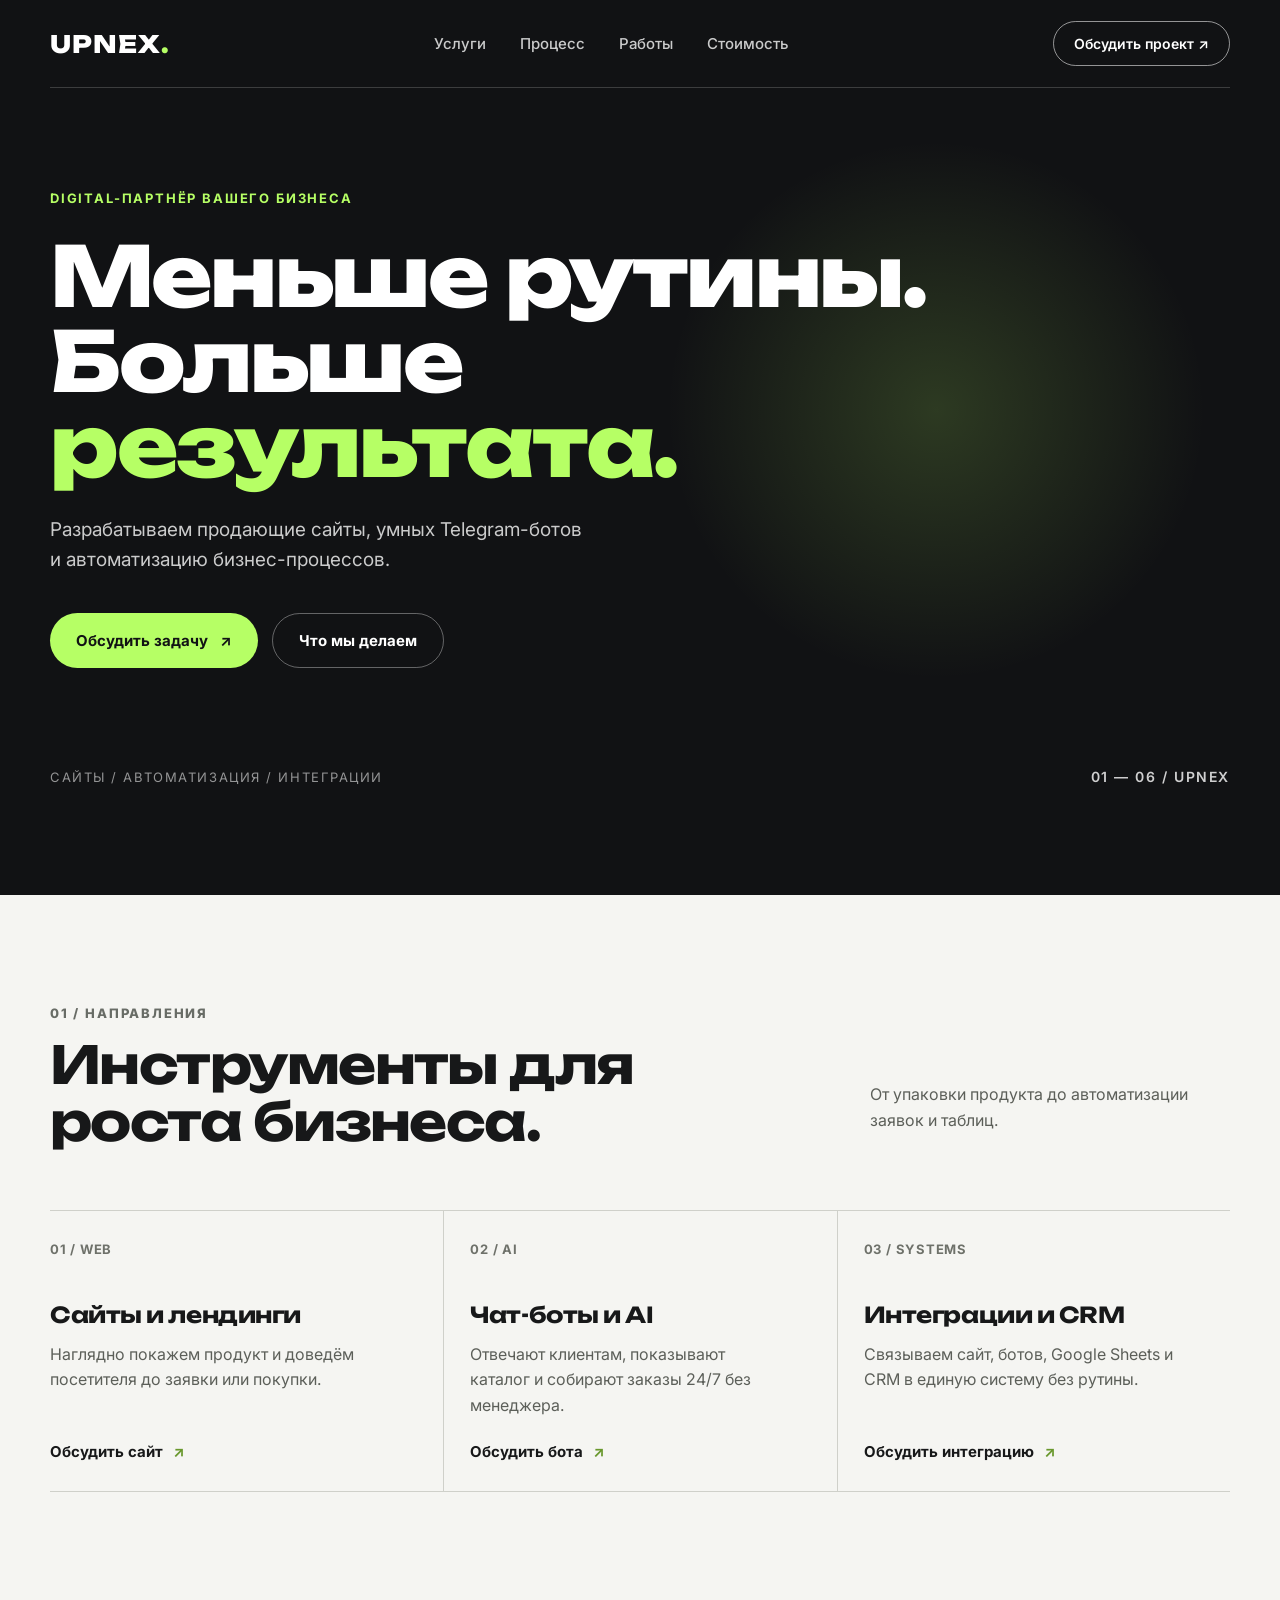
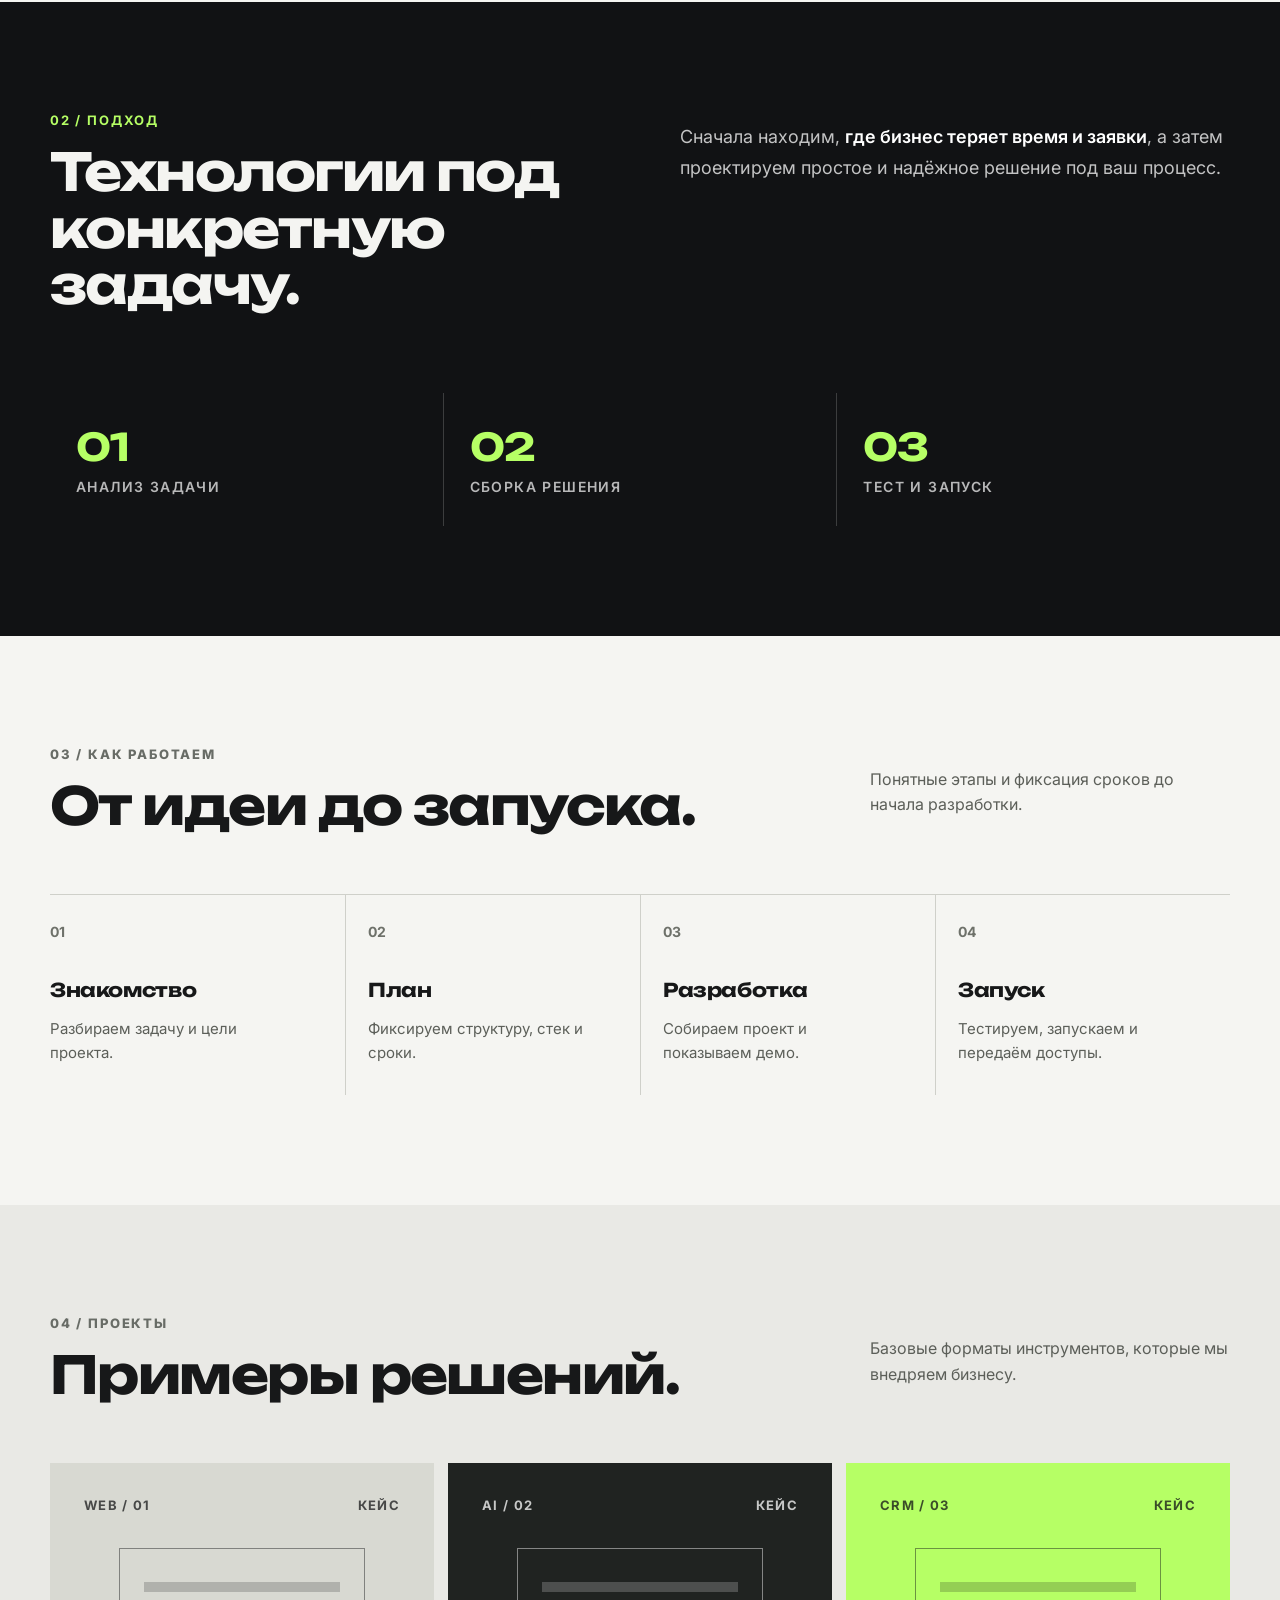
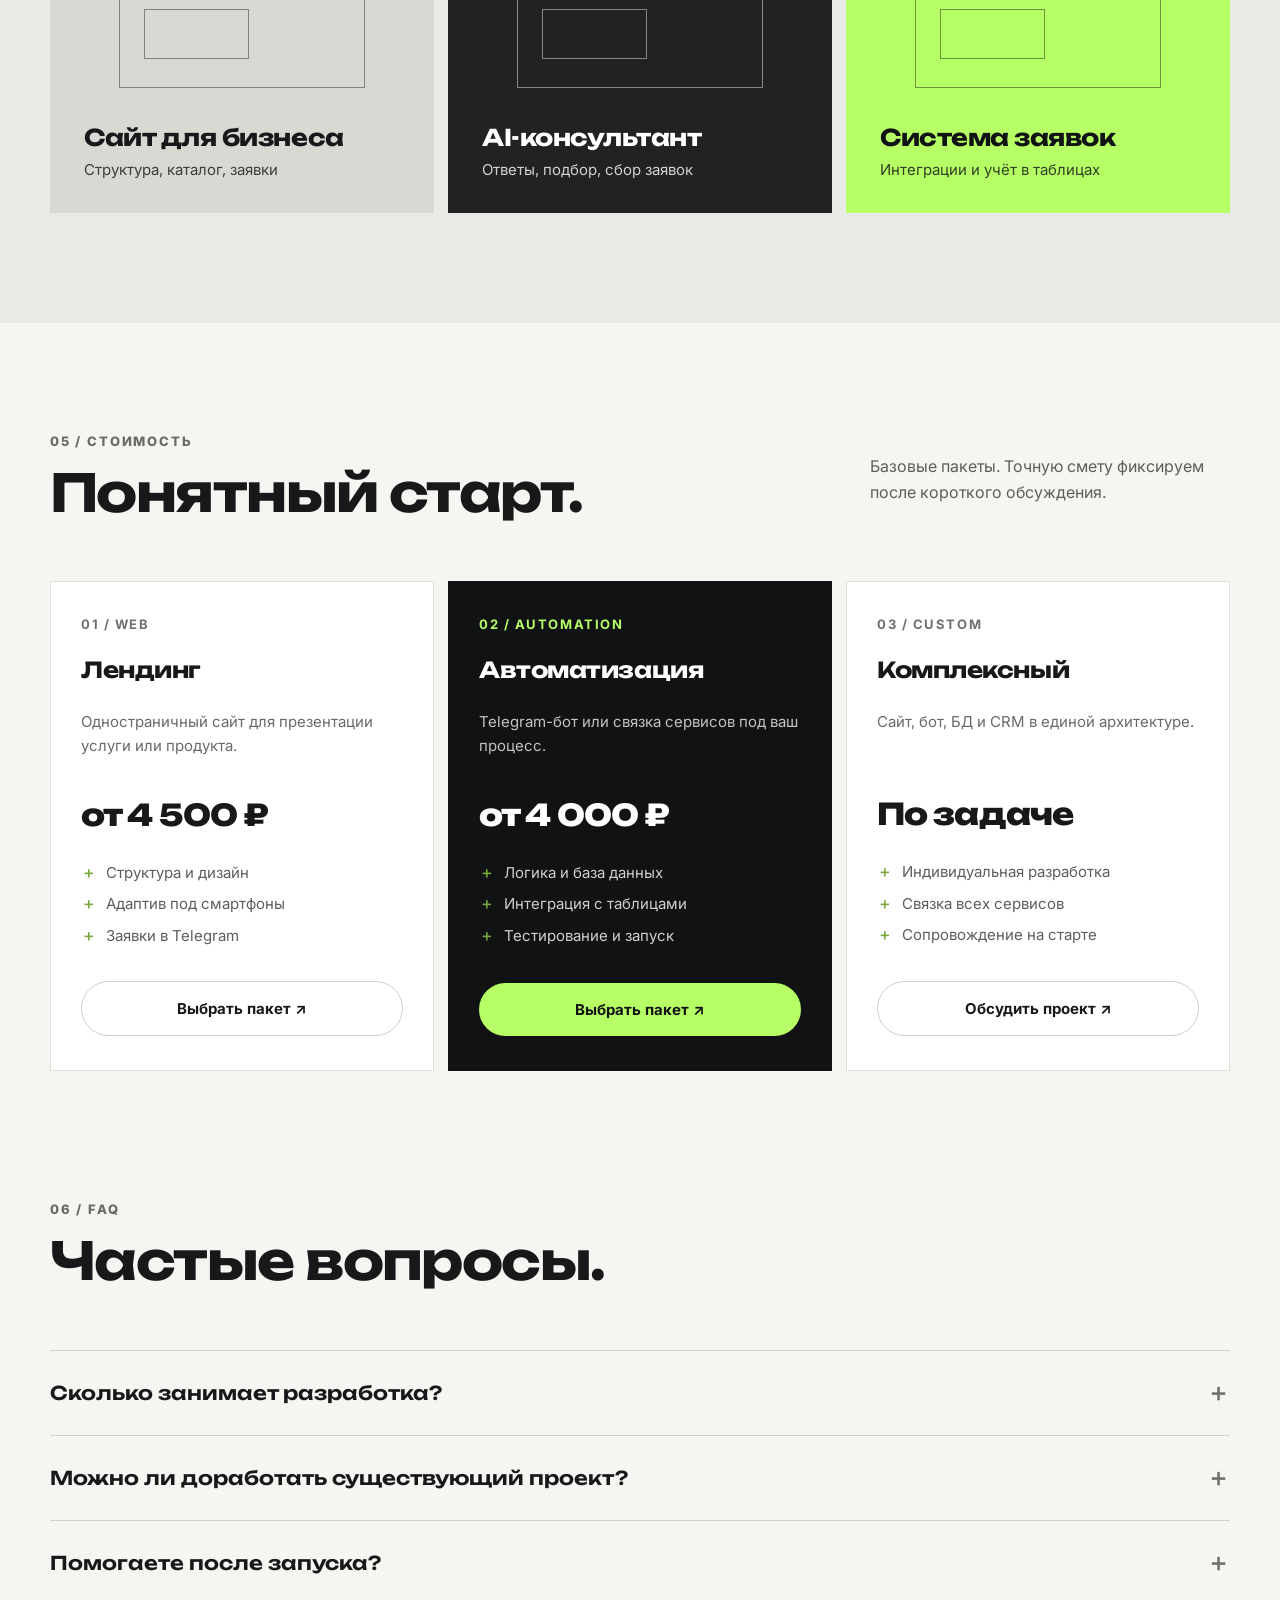
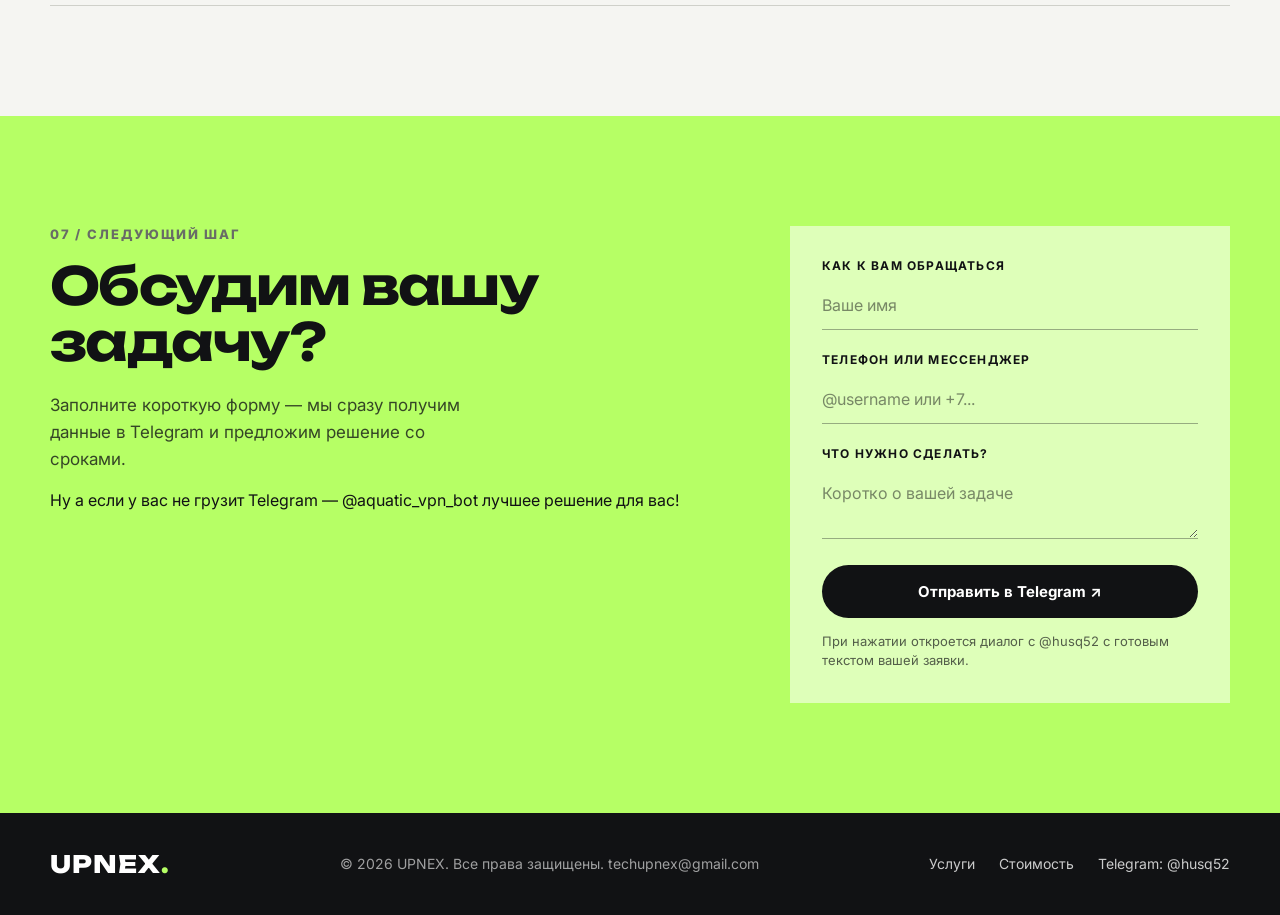
==== commit a590d97c: "Update index.html" ====
--- a/index.html
+++ b/index.html
@@ -290,6 +290,7 @@
           <div class="kicker">07 / Следующий шаг</div>
           <h2>Обсудим вашу задачу?</h2>
           <p class="contact-copy">Заполните короткую форму — мы сразу получим данные в Telegram и предложим решение со сроками.</p>
+          <p> Ну а если у вас не грузит Telegram — @aquatic_vpn_bot лучшее решение для вас! </p>
         </div>
         <form class="form" id="leadForm">
           <label for="name">Как к вам обращаться</label>
@@ -308,7 +309,7 @@
   <footer>
     <div class="container footer-row">
       <a class="logo" href="#top">UPNEX<span>.</span></a>
-      <div class="footer-meta">© 2026 UPNEX. Все права защищены.</div>
+      <div class="footer-meta">© 2026 UPNEX. Все права защищены. techupnex@gmail.com</div>
       <div class="footer-links">
         <a href="#services">Услуги</a>
         <a href="#prices">Стоимость</a>
@@ -352,4 +353,4 @@
 });
 </script>
 </body>
-</html>+</html>
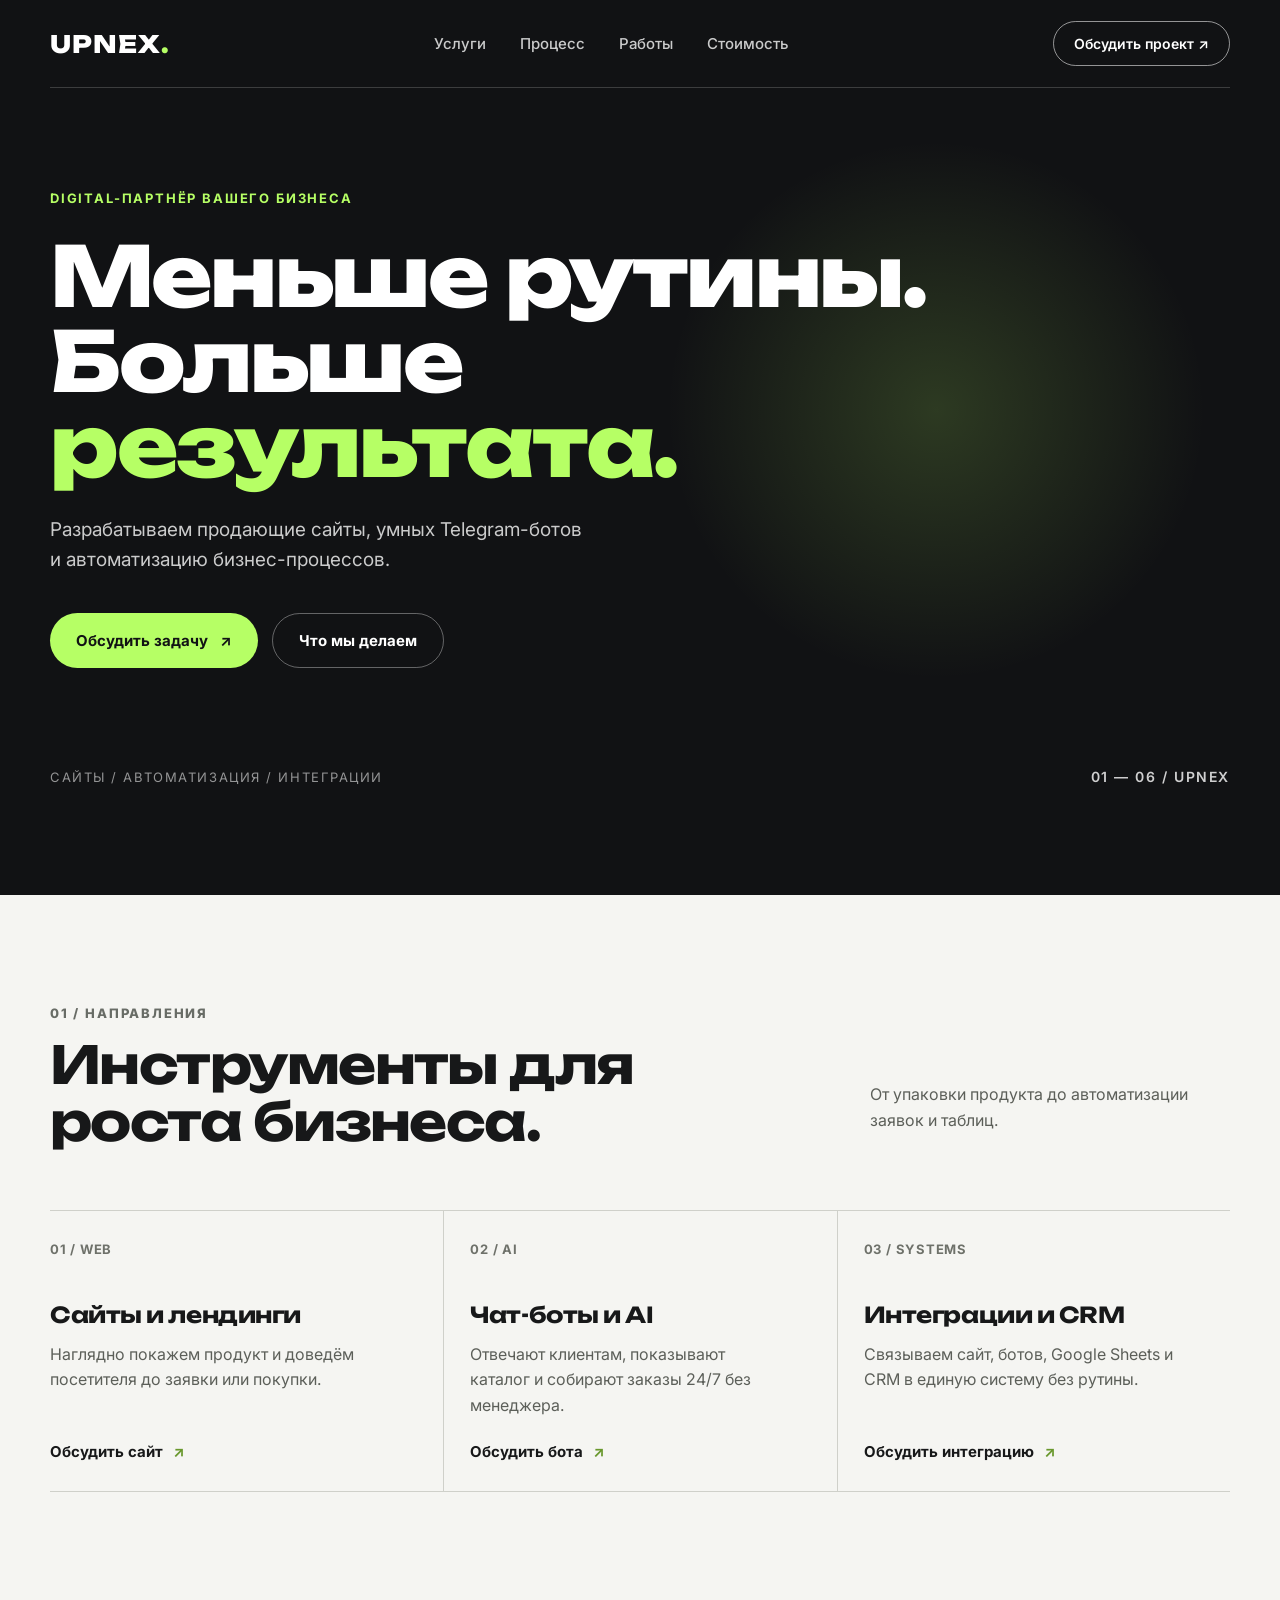
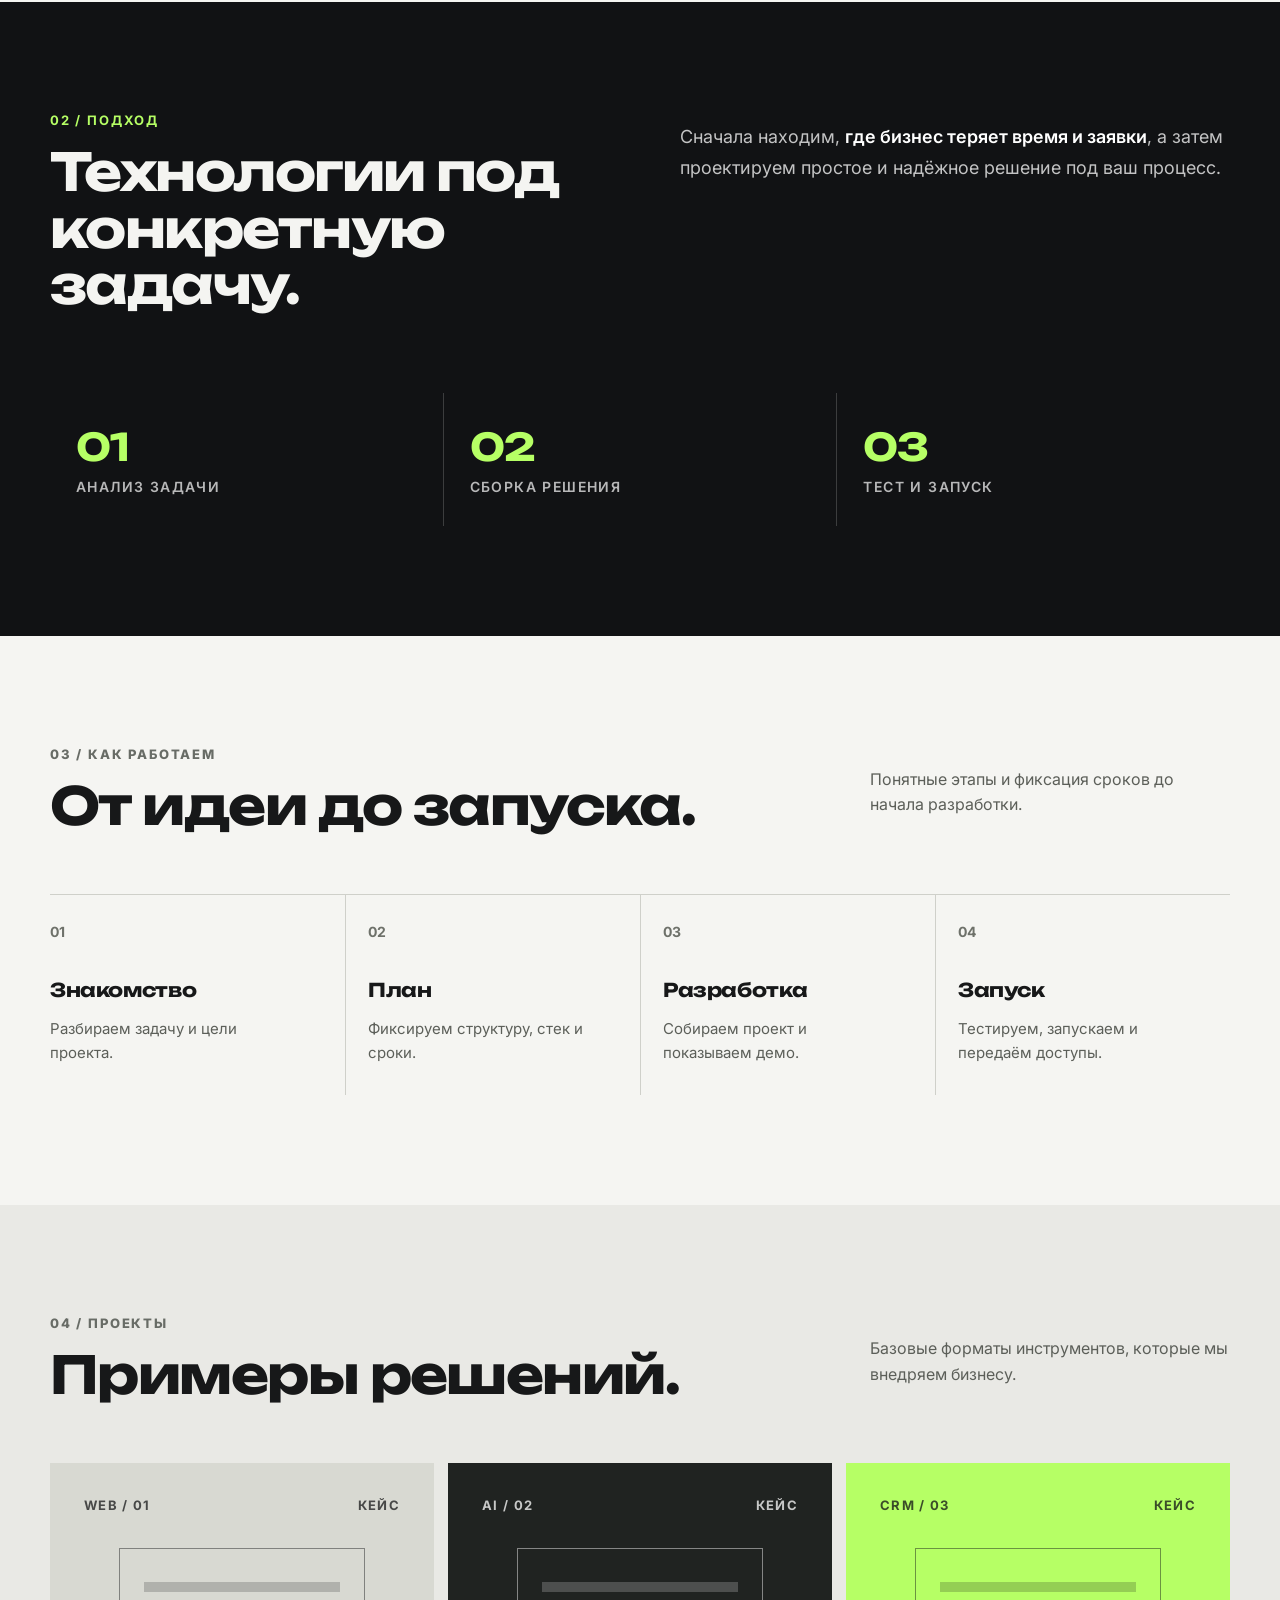
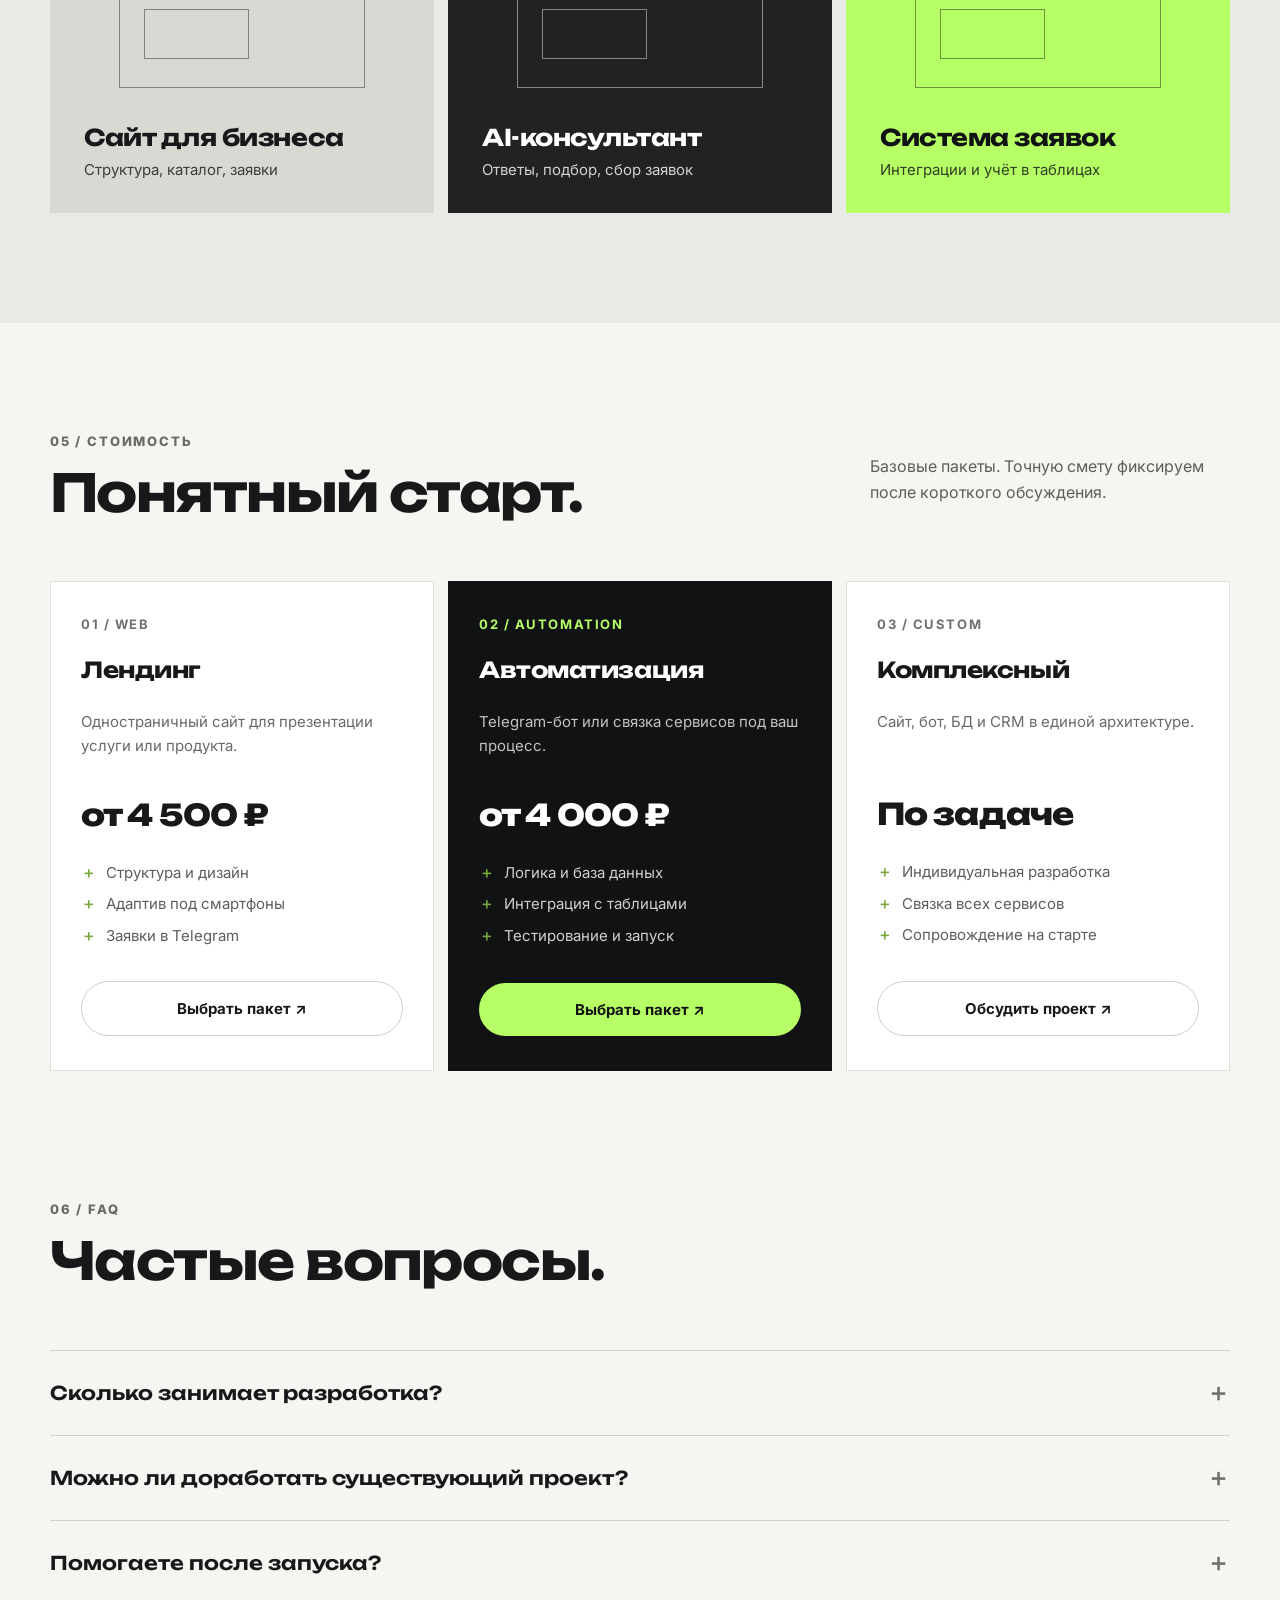
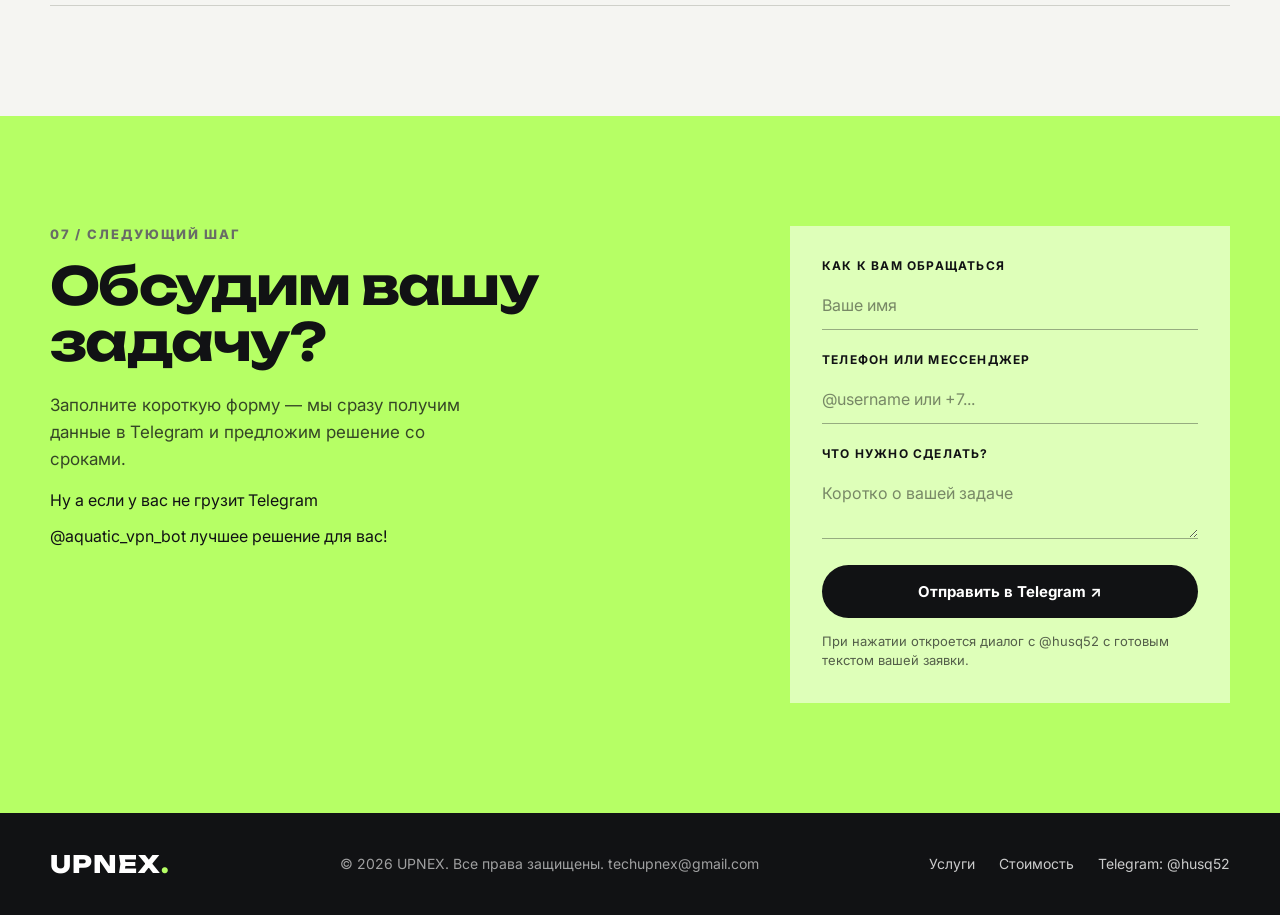
==== commit 34ca9d1f: "Update index.html" ====
--- a/index.html
+++ b/index.html
@@ -290,7 +290,8 @@
           <div class="kicker">07 / Следующий шаг</div>
           <h2>Обсудим вашу задачу?</h2>
           <p class="contact-copy">Заполните короткую форму — мы сразу получим данные в Telegram и предложим решение со сроками.</p>
-          <p> Ну а если у вас не грузит Telegram — @aquatic_vpn_bot лучшее решение для вас! </p>
+          <p> Ну а если у вас не грузит Telegram </p>
+          <p> @aquatic_vpn_bot лучшее решение для вас! </p>
         </div>
         <form class="form" id="leadForm">
           <label for="name">Как к вам обращаться</label>
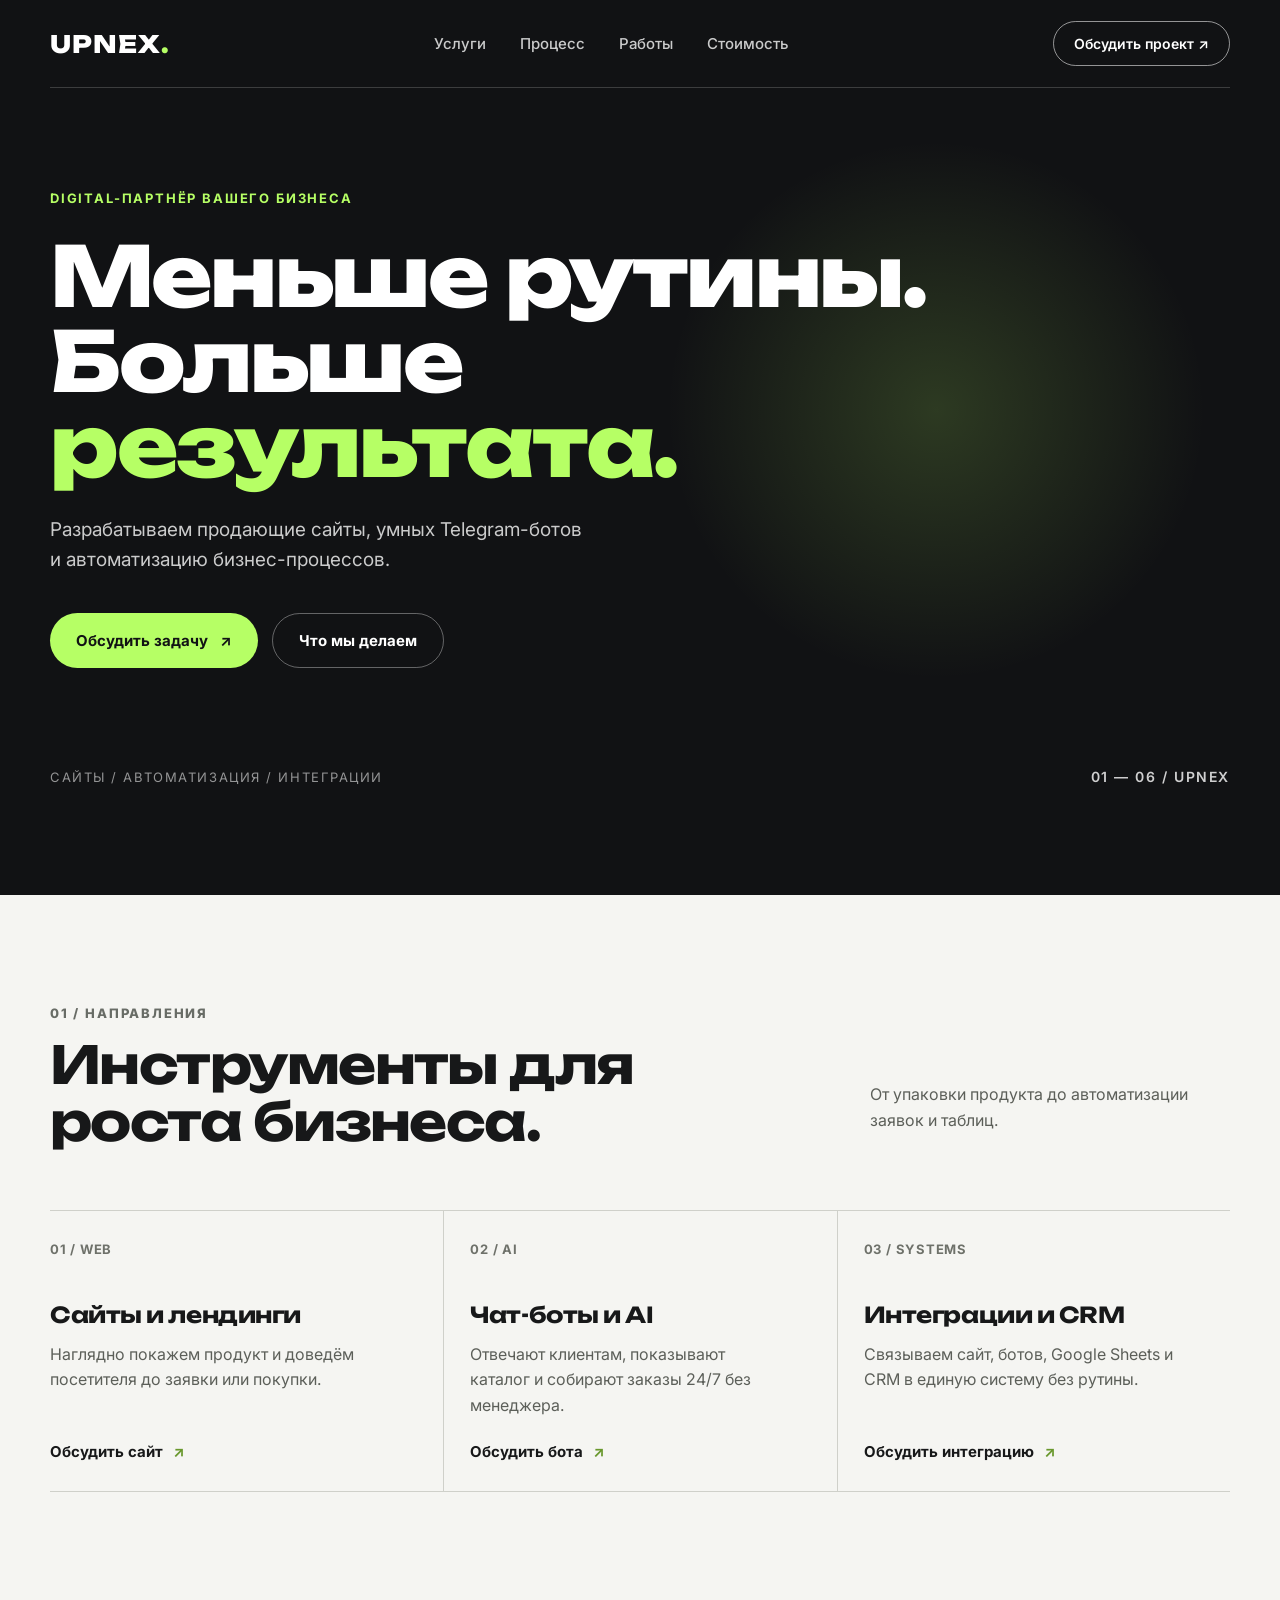
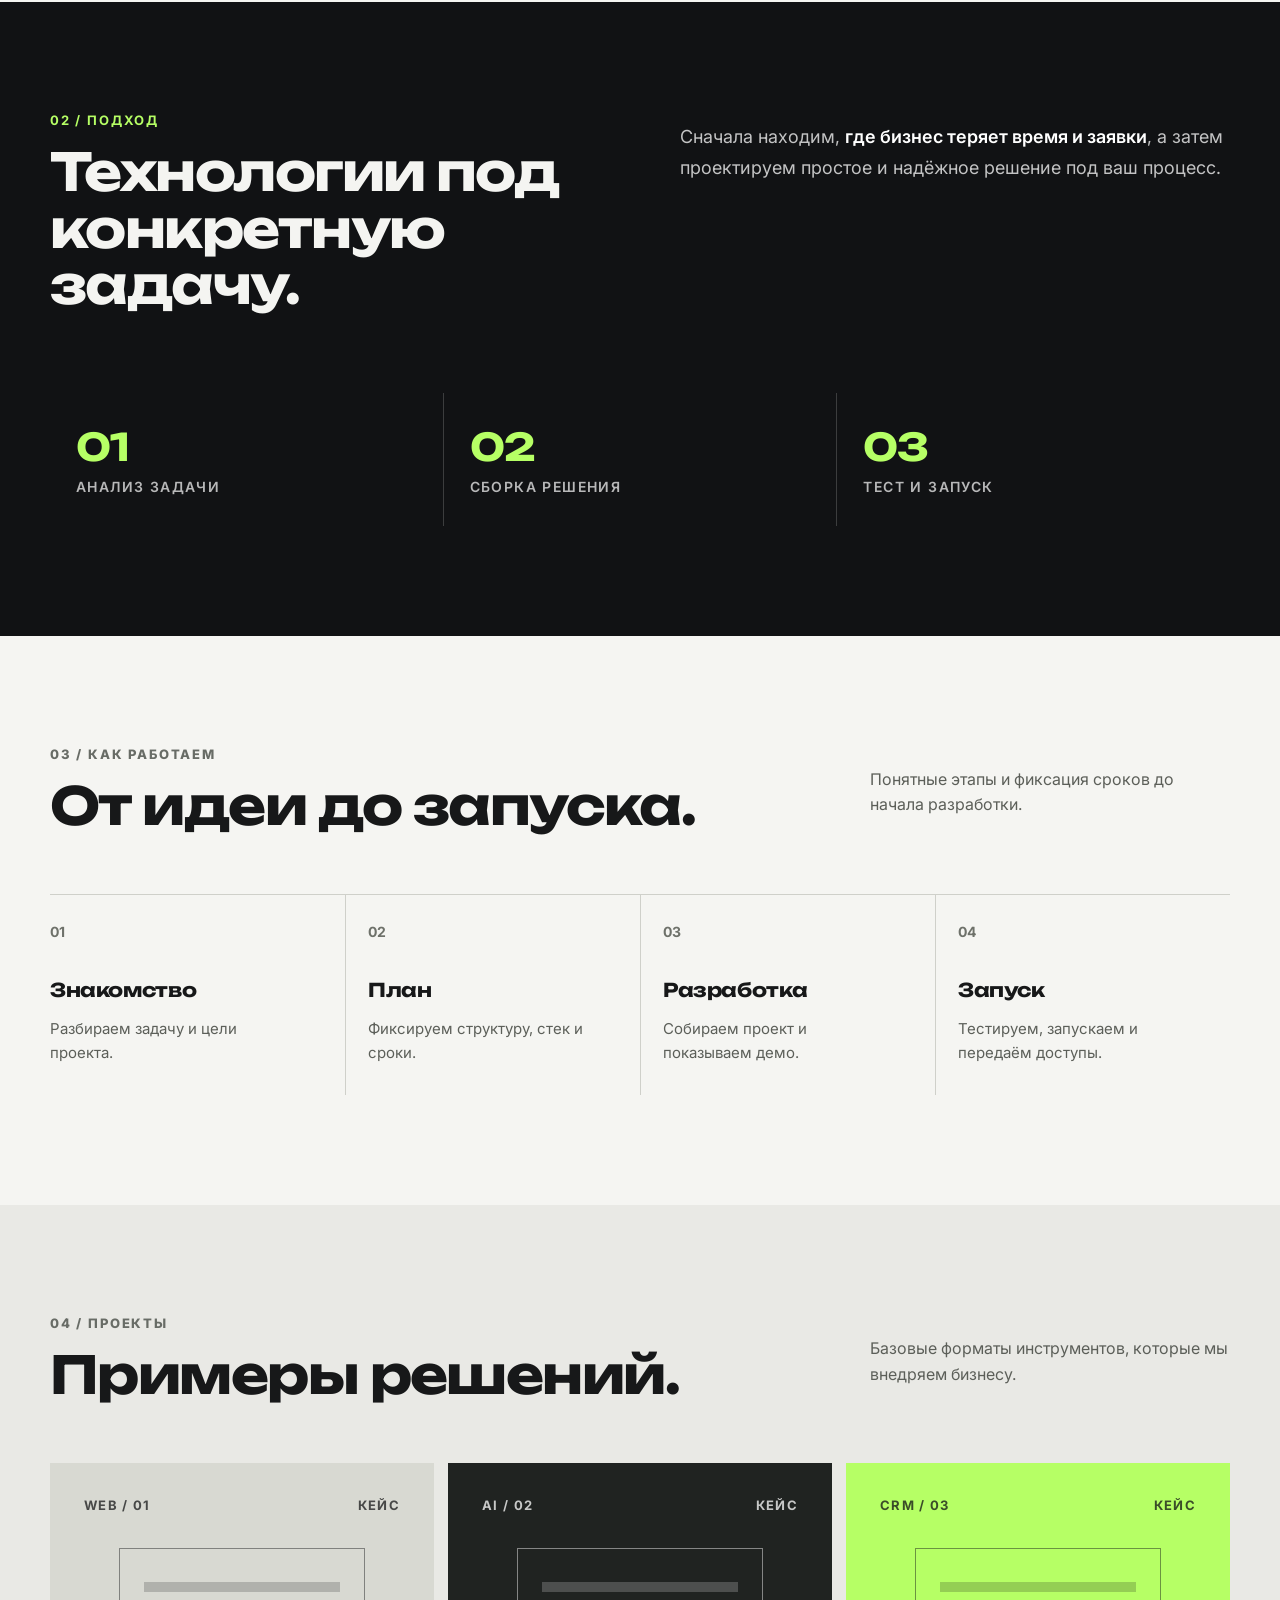
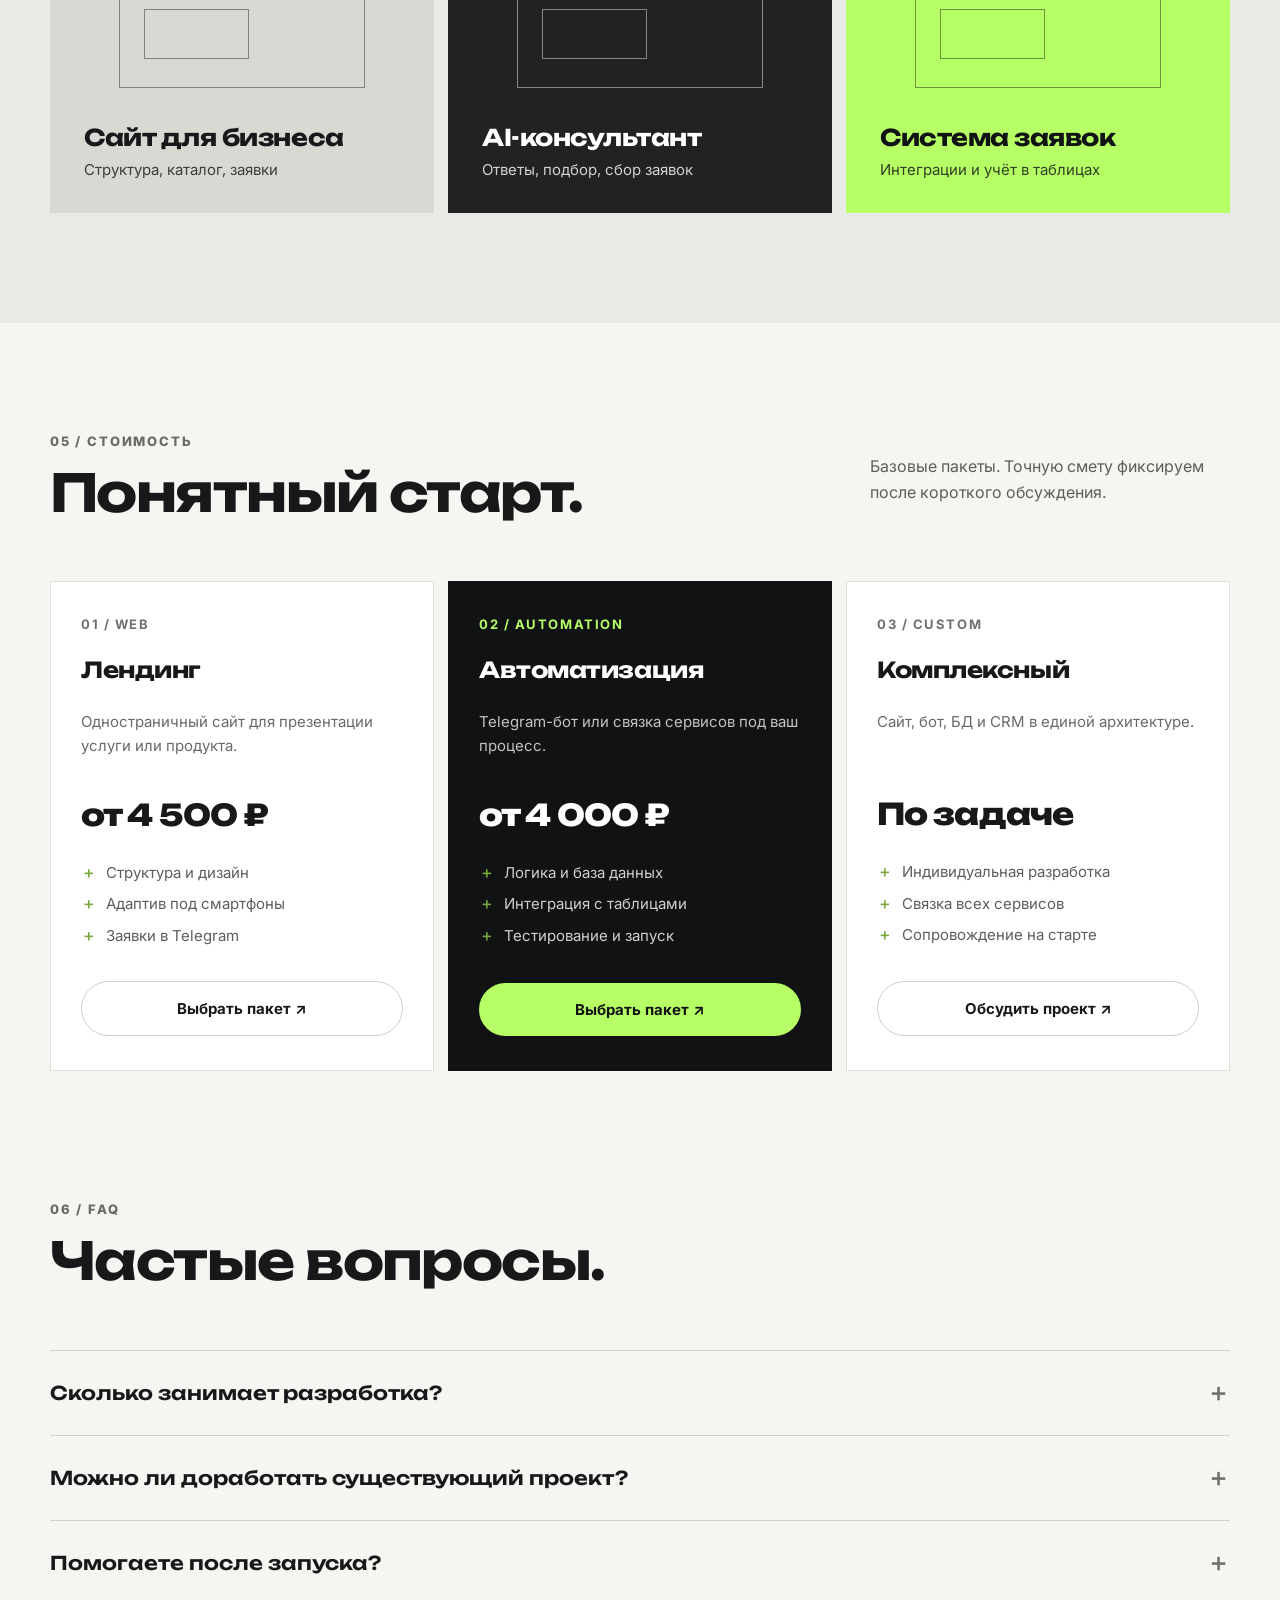
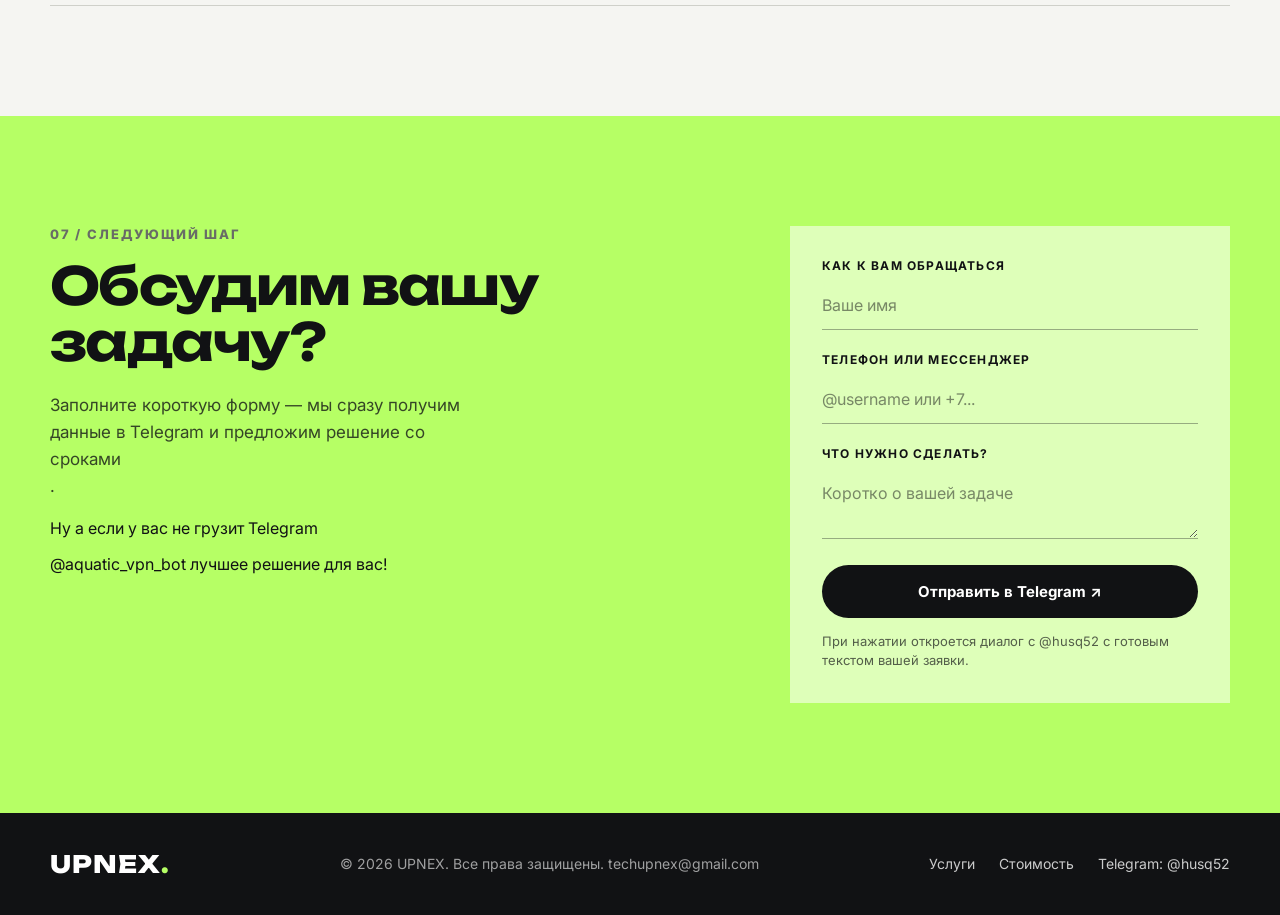
==== commit 12152b0b: "Update index.html" ====
--- a/index.html
+++ b/index.html
@@ -289,9 +289,9 @@
         <div>
           <div class="kicker">07 / Следующий шаг</div>
           <h2>Обсудим вашу задачу?</h2>
-          <p class="contact-copy">Заполните короткую форму — мы сразу получим данные в Telegram и предложим решение со сроками.</p>
-          <p> Ну а если у вас не грузит Telegram </p>
-          <p> @aquatic_vpn_bot лучшее решение для вас! </p>
+          <p class="contact-copy">Заполните короткую форму — мы сразу получим данные в Telegram и предложим решение со сроками <br>.</p>
+           Ну а если у вас не грузит Telegram <br> </p>
+          @aquatic_vpn_bot лучшее решение для вас! </p>
         </div>
         <form class="form" id="leadForm">
           <label for="name">Как к вам обращаться</label>
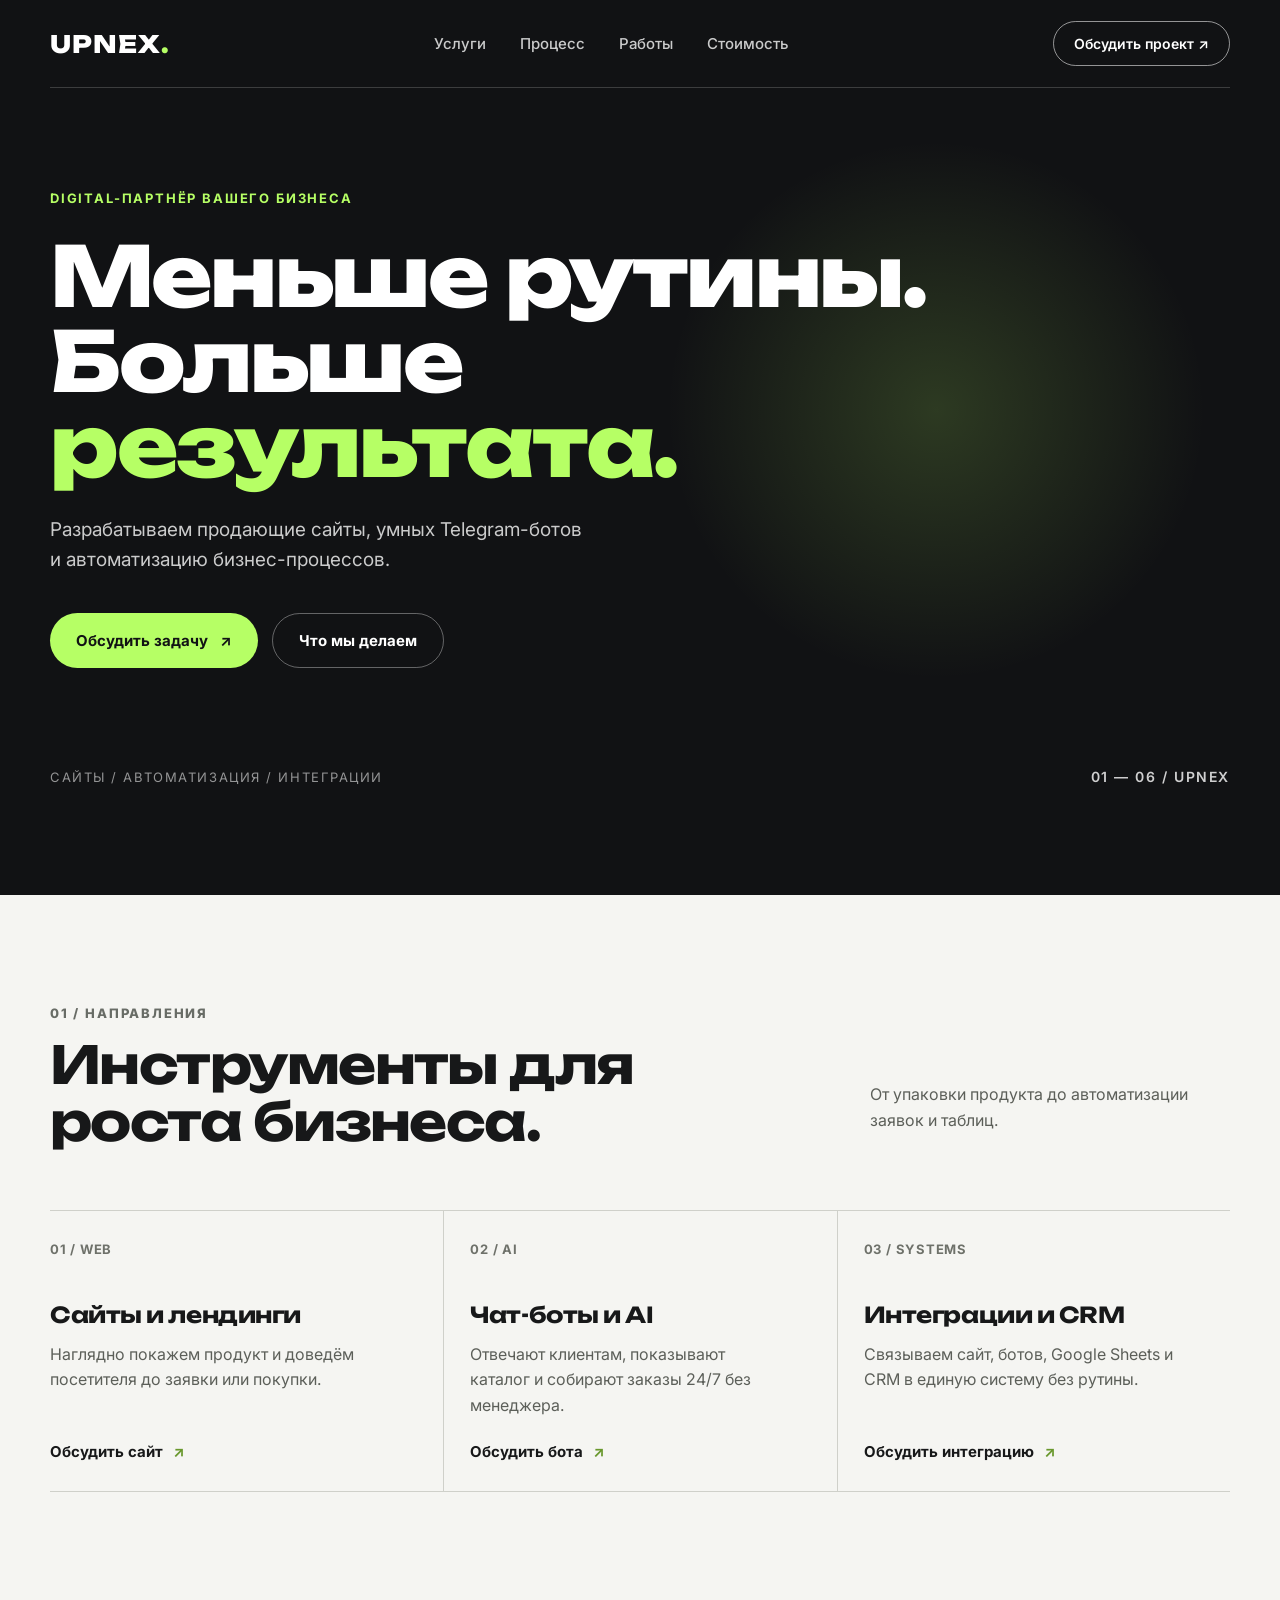
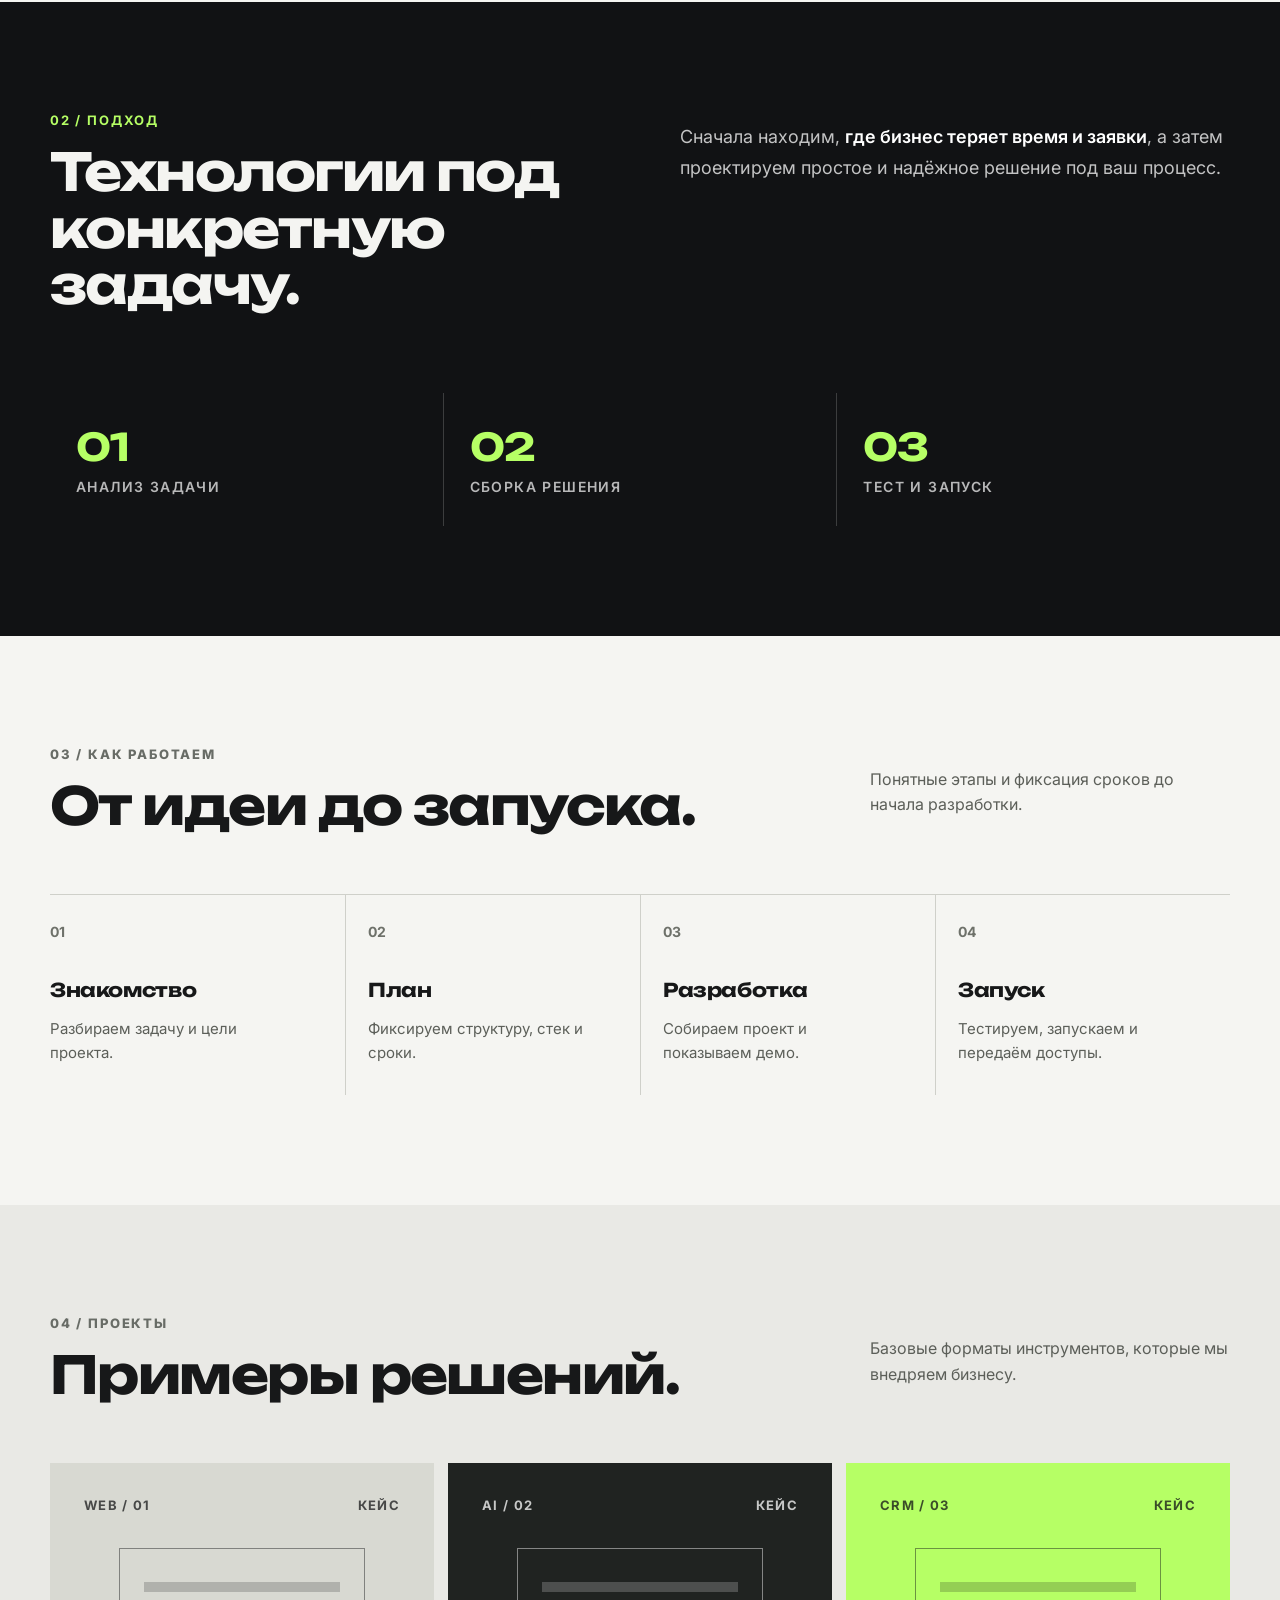
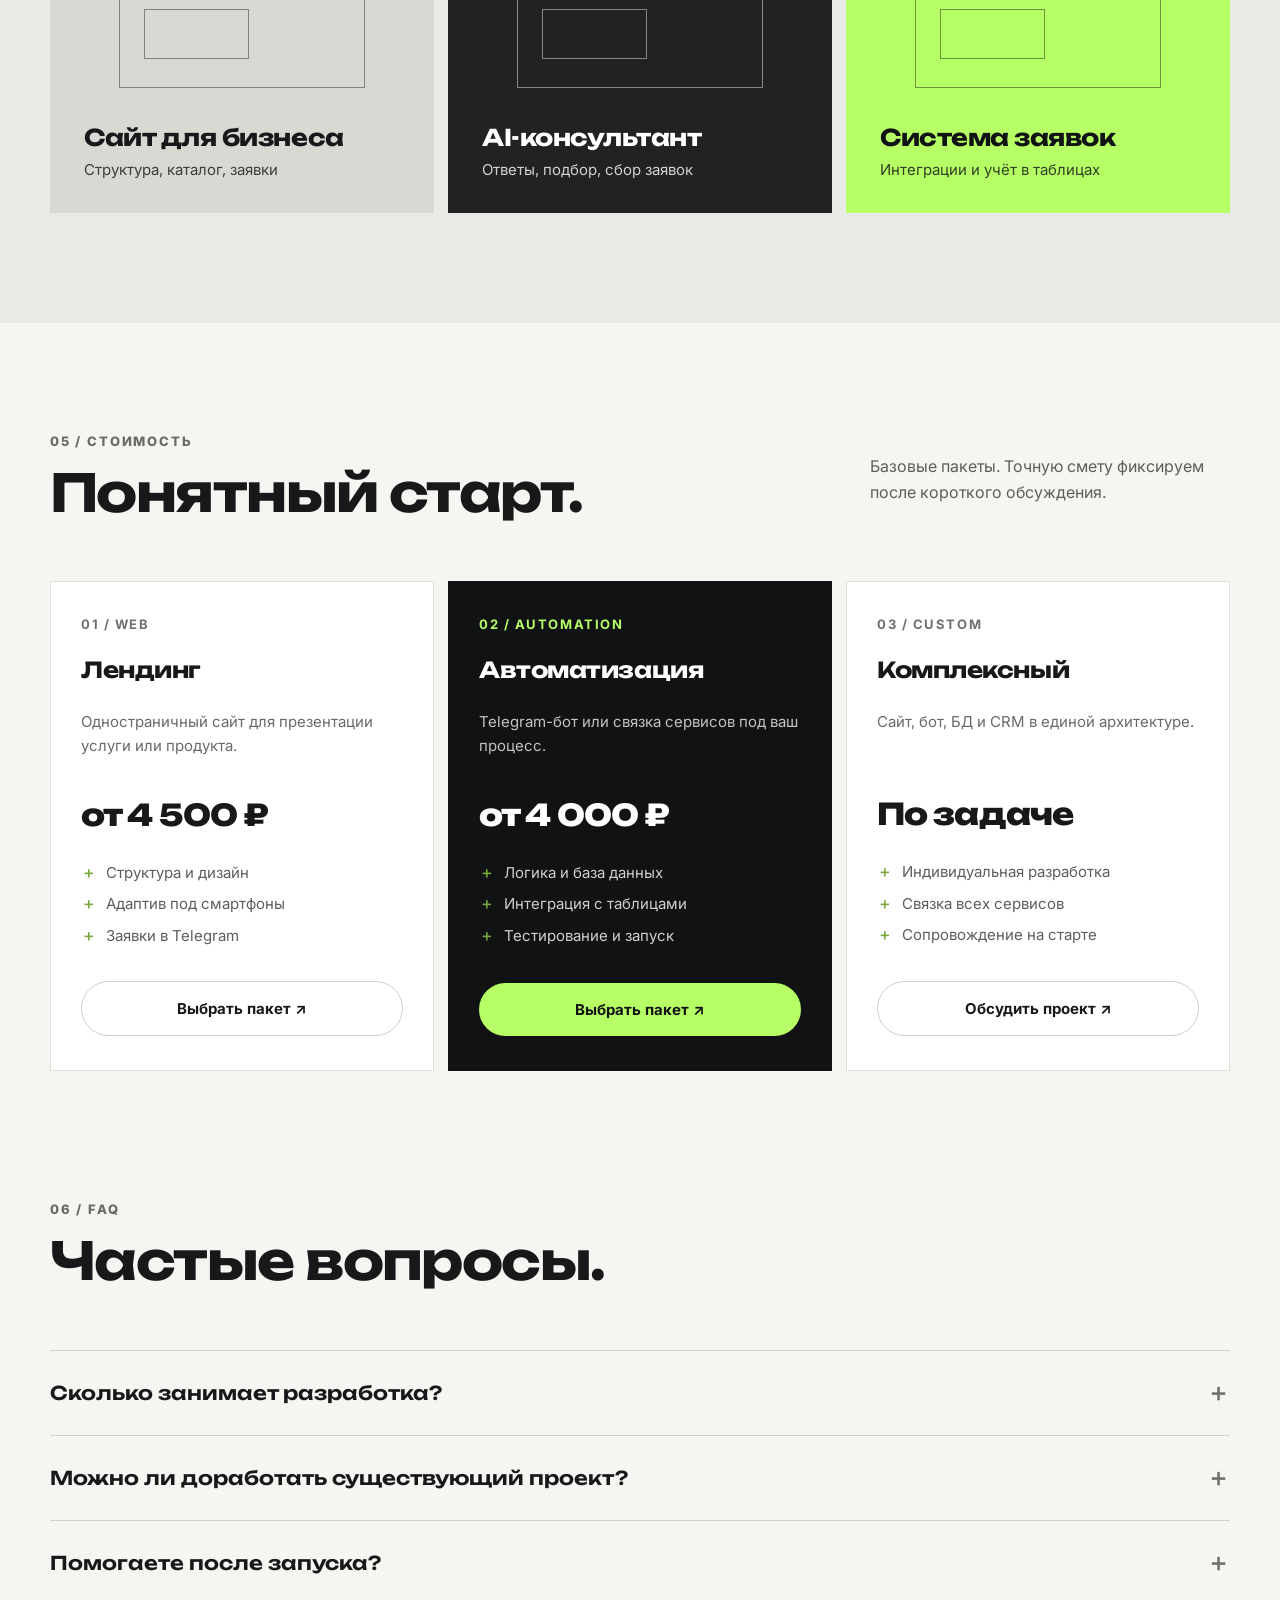
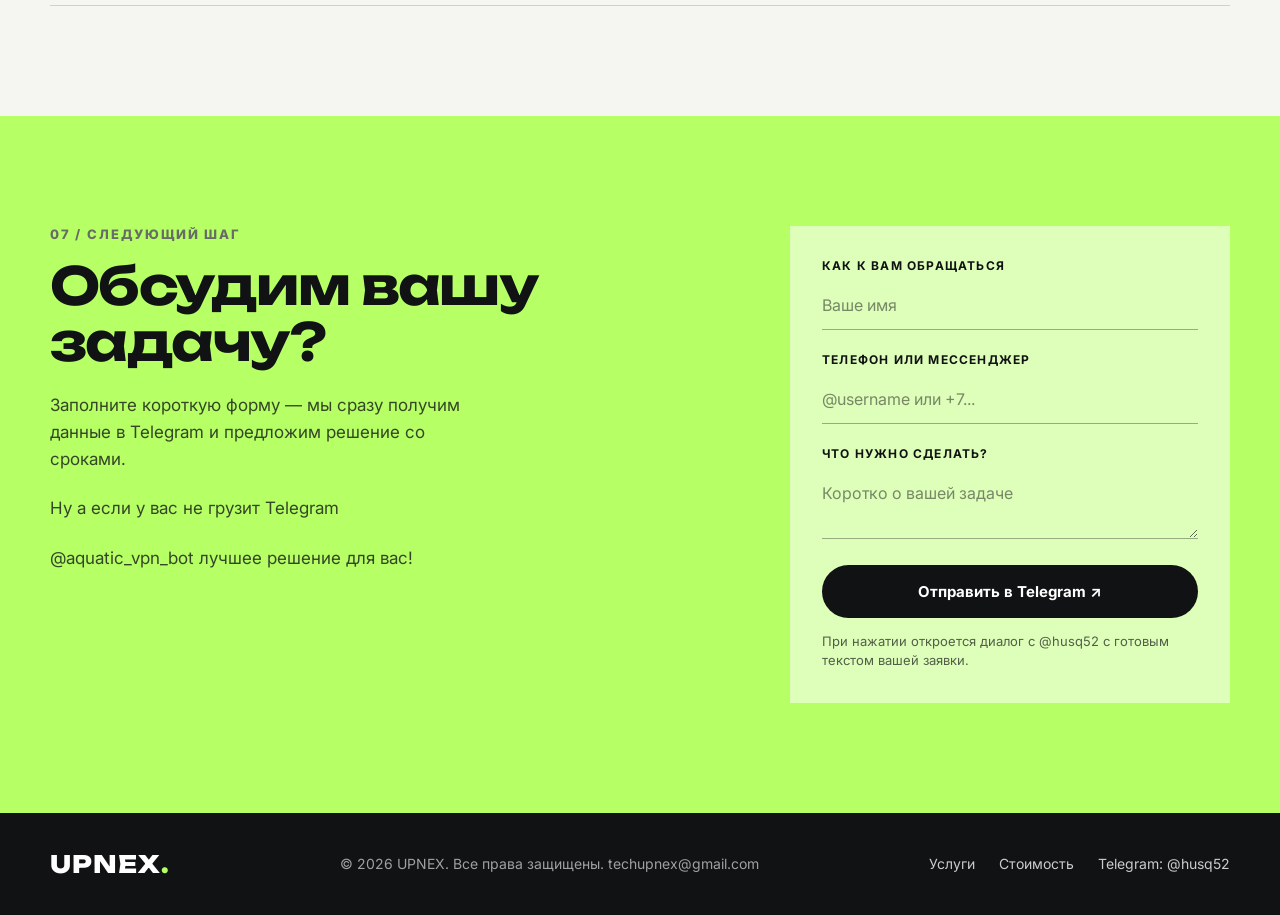
==== commit a6901071: "Update index.html" ====
--- a/index.html
+++ b/index.html
@@ -289,9 +289,9 @@
         <div>
           <div class="kicker">07 / Следующий шаг</div>
           <h2>Обсудим вашу задачу?</h2>
-          <p class="contact-copy">Заполните короткую форму — мы сразу получим данные в Telegram и предложим решение со сроками <br>.</p>
-           Ну а если у вас не грузит Telegram <br> </p>
-          @aquatic_vpn_bot лучшее решение для вас! </p>
+          <p class="contact-copy">Заполните короткую форму — мы сразу получим данные в Telegram и предложим решение со сроками. <br></p>
+          <p class="contact-copy"> Ну а если у вас не грузит Telegram  </p>
+         <p class="contact-copy"> @aquatic_vpn_bot лучшее решение для вас! </p>
         </div>
         <form class="form" id="leadForm">
           <label for="name">Как к вам обращаться</label>
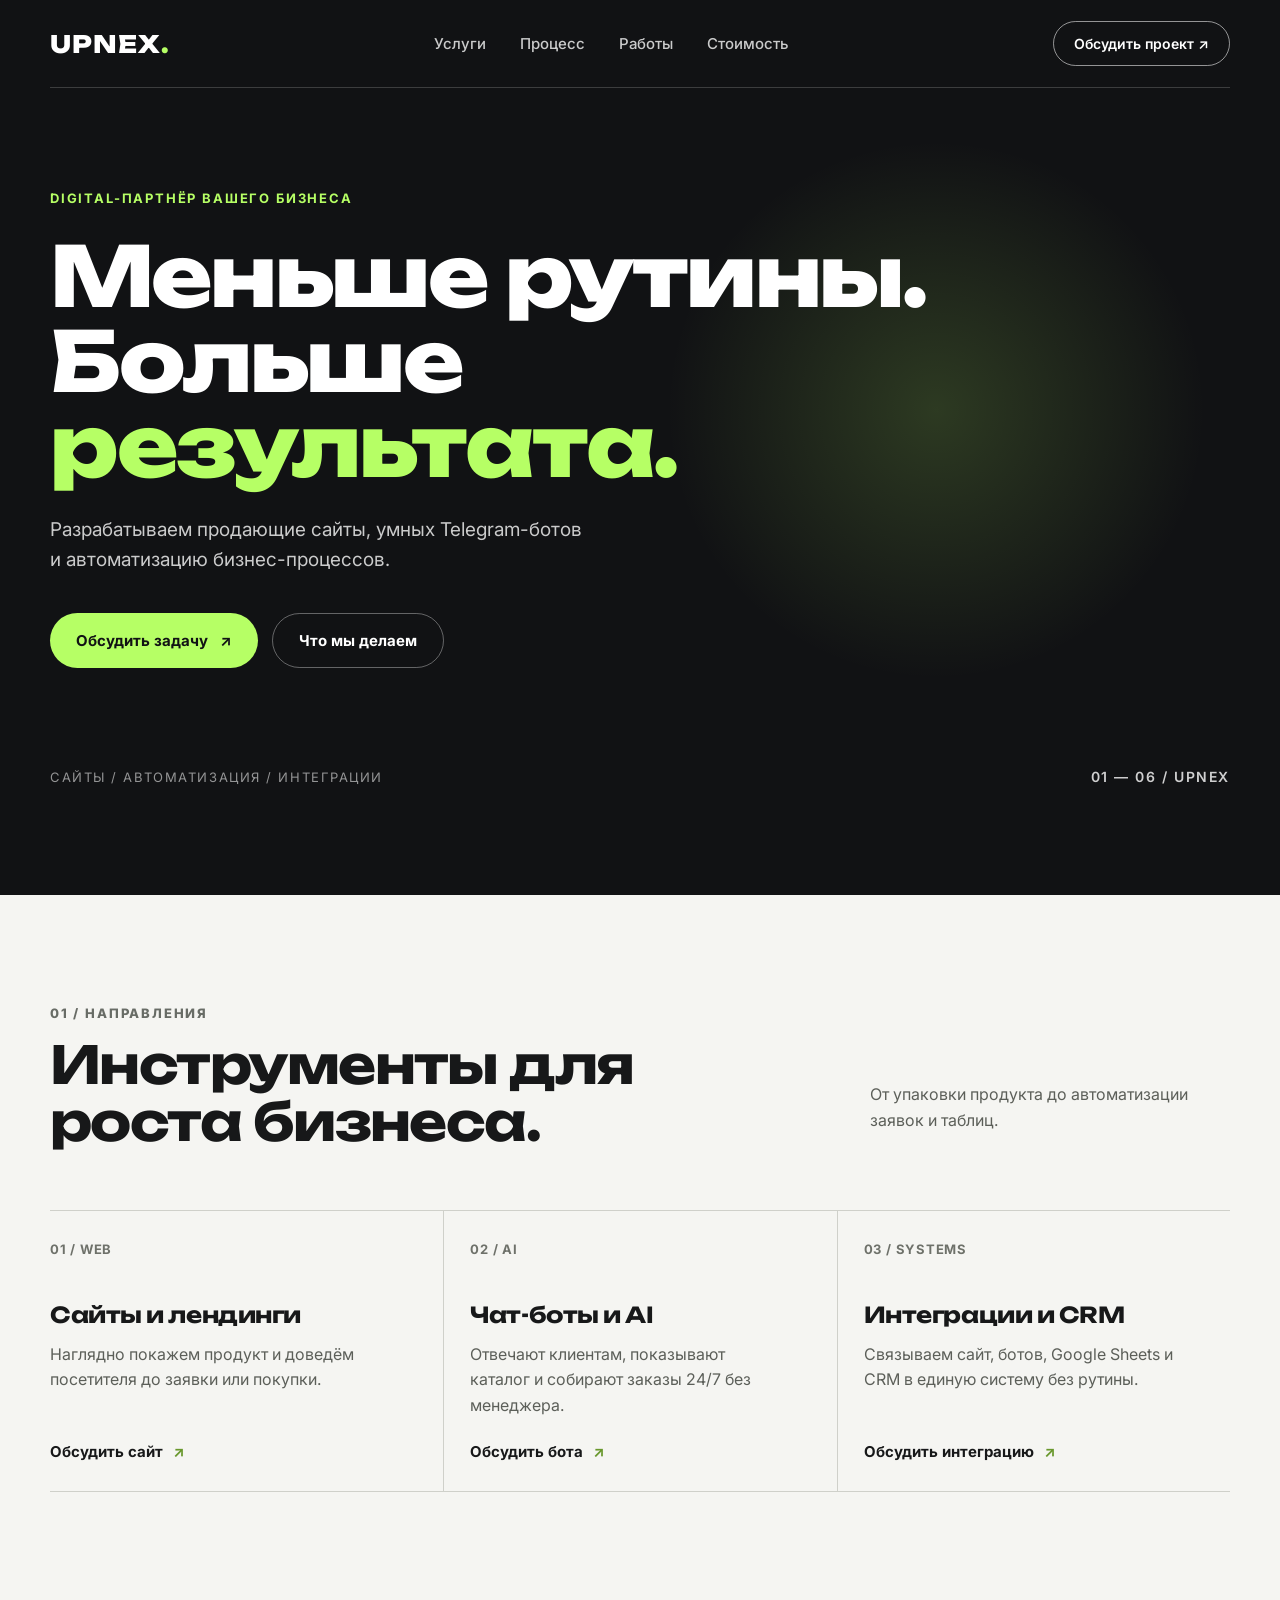
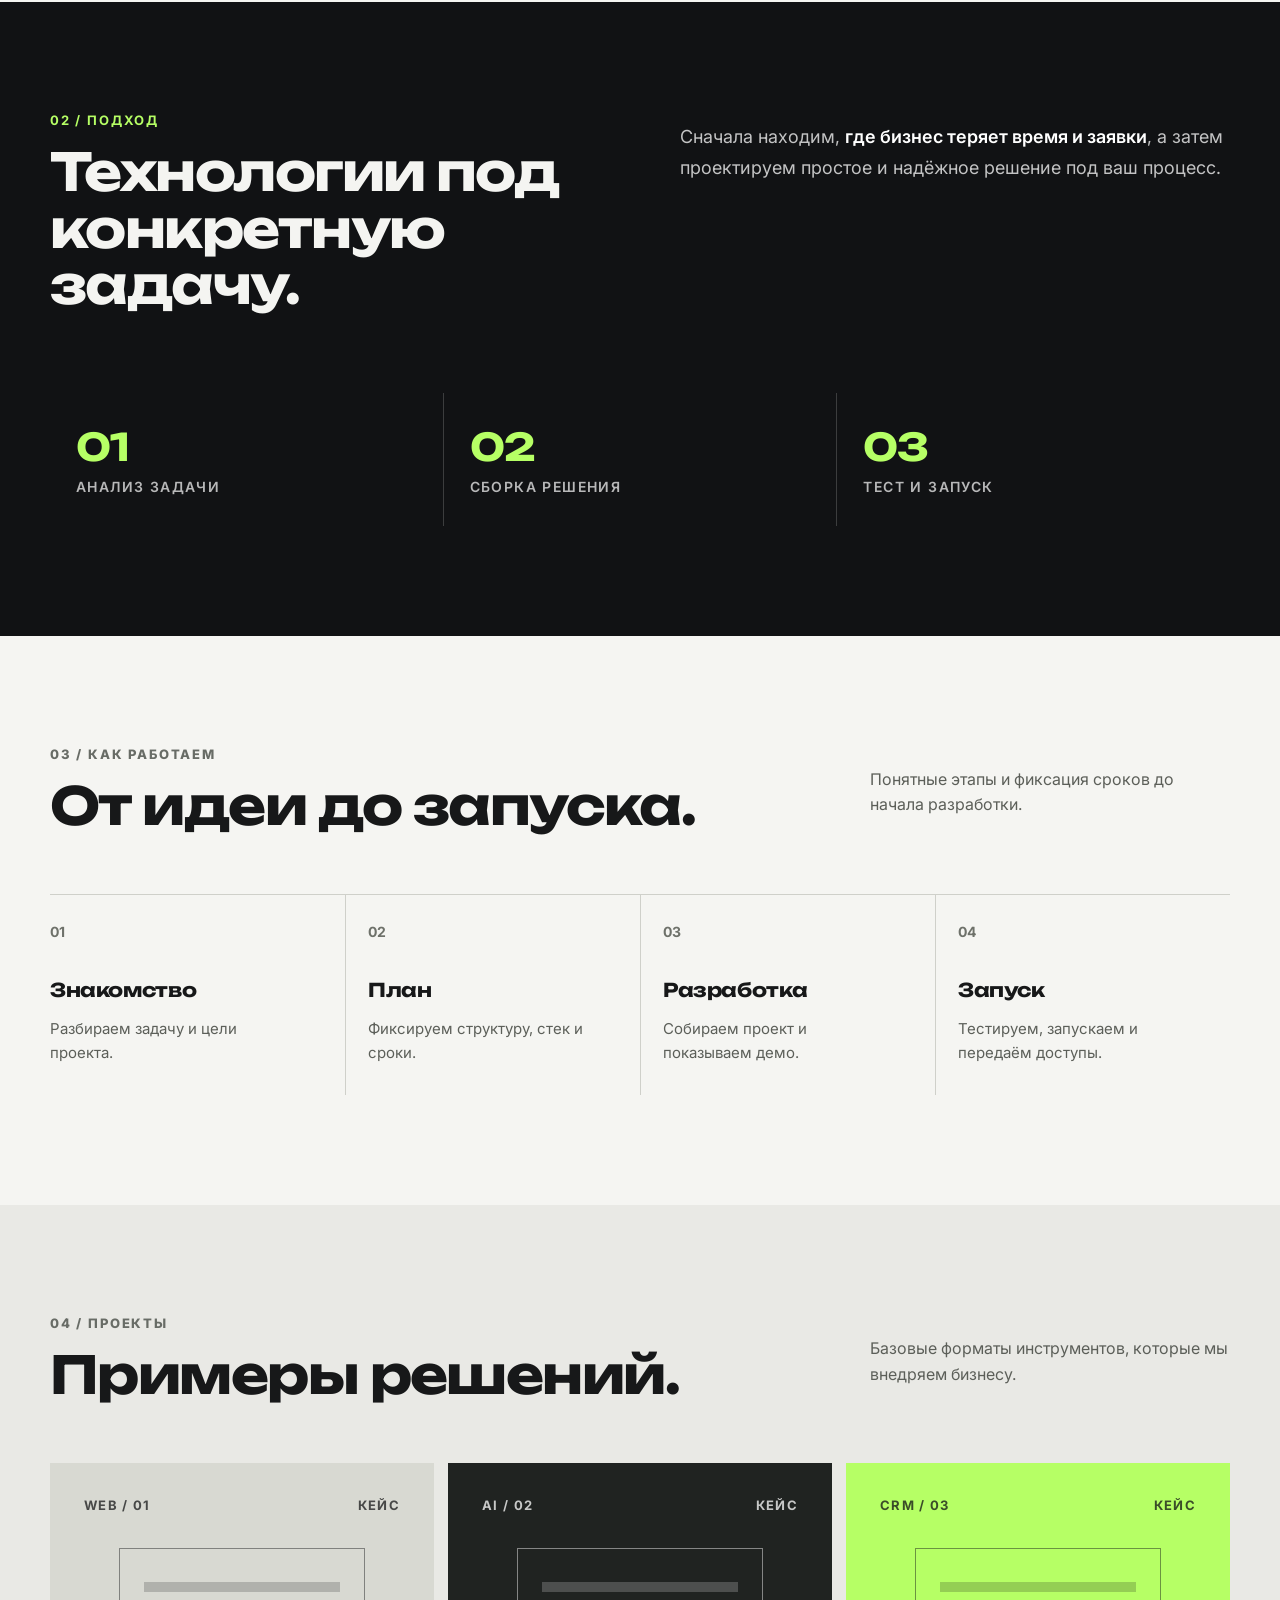
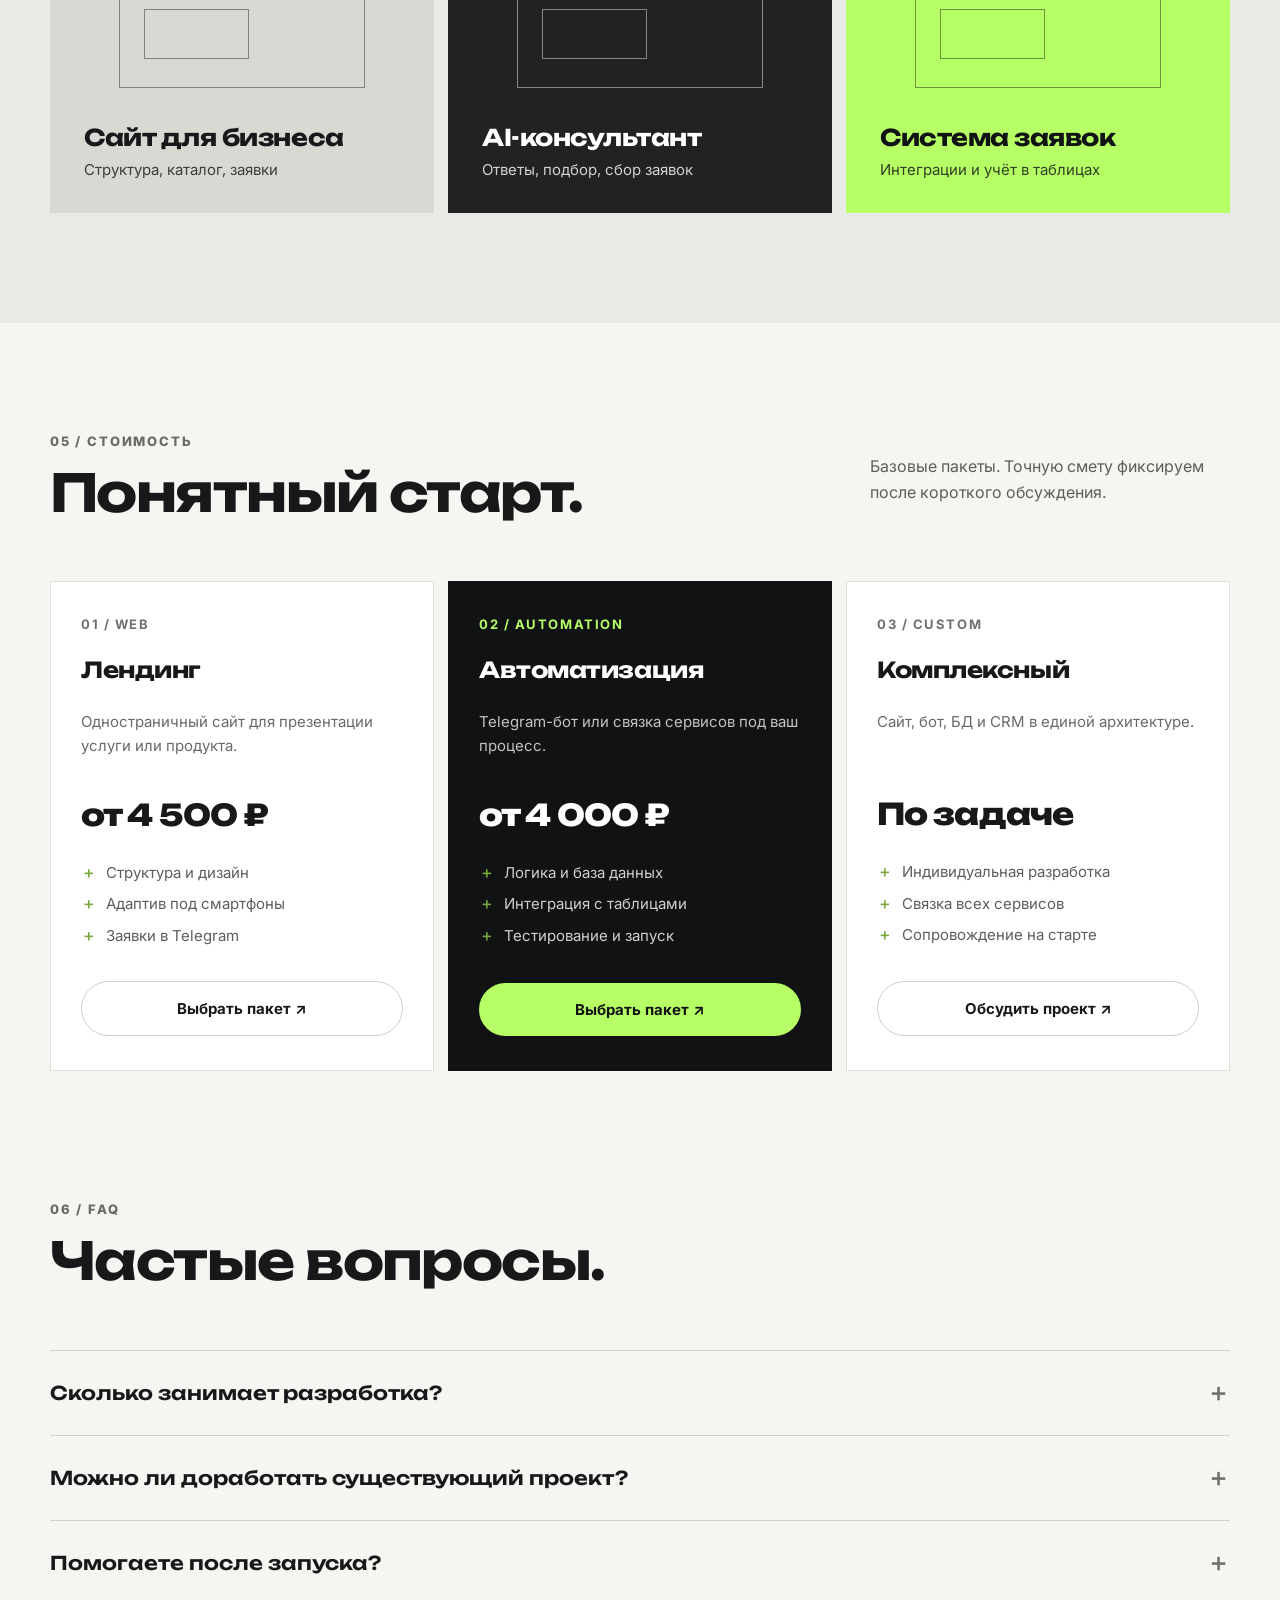
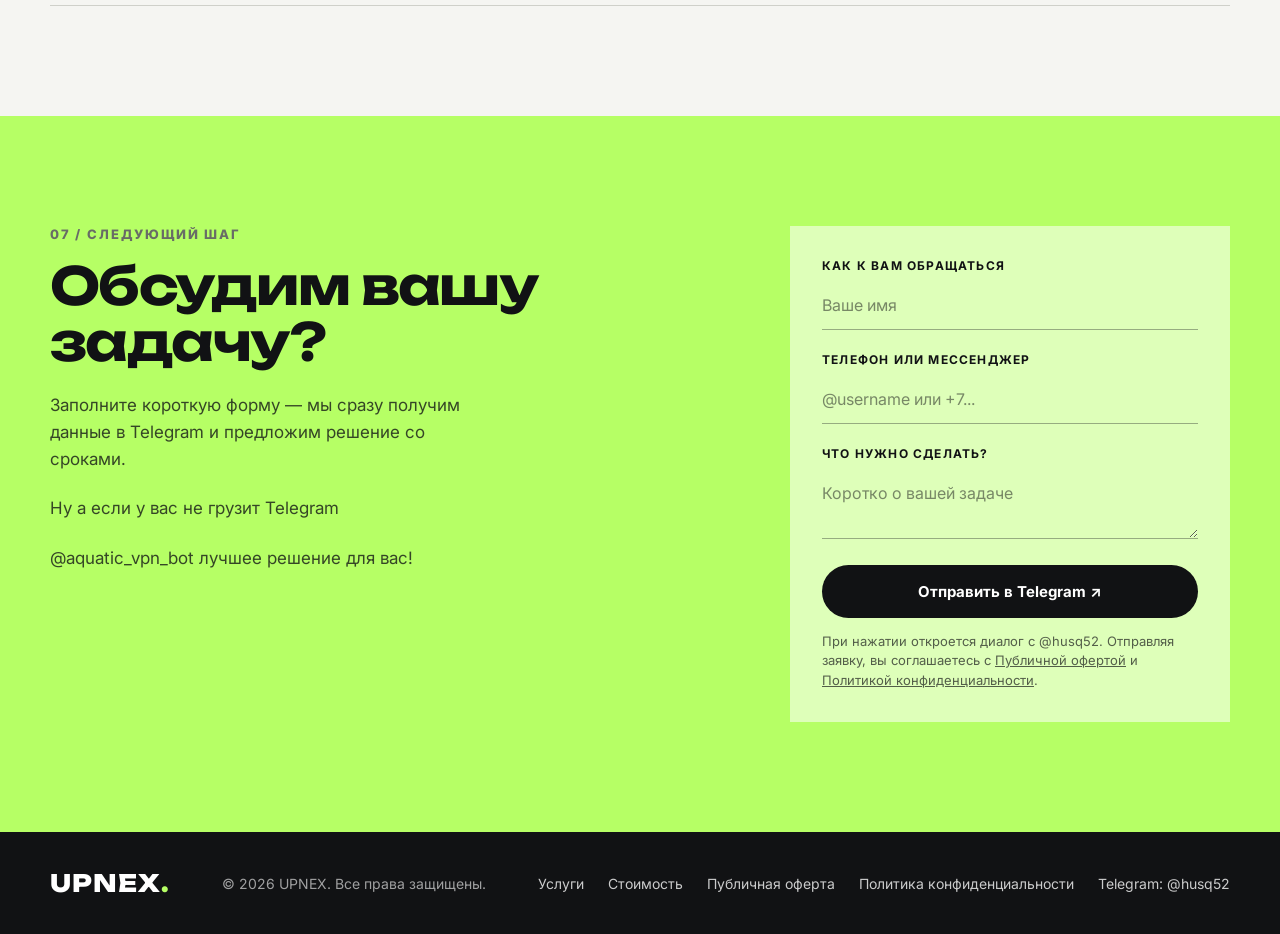
==== commit f60ced35: "Update index.html" ====
--- a/index.html
+++ b/index.html
@@ -301,19 +301,21 @@
           <label for="task">Что нужно сделать?</label>
           <textarea id="task" name="task" placeholder="Коротко о вашей задаче" required></textarea>
           <button class="btn" type="submit">Отправить в Telegram ↗</button>
-          <div class="form-note">При нажатии откроется диалог с @husq52 с готовым текстом вашей заявки.</div>
+        <div class="form-note">При нажатии откроется диалог с @husq52. Отправляя заявку, вы соглашаетесь с <a href="upnex_public_offer-v2.html" target="_blank" rel="noopener noreferrer" style="text-decoration: underline;">Публичной офертой</a> и <a href="upnex_privacy_policy.html" target="_blank" rel="noopener noreferrer" style="text-decoration: underline;">Политикой конфиденциальности</a>.</div>
         </form>
       </div>
     </section>
   </main>
 
-  <footer>
+<footer>
     <div class="container footer-row">
       <a class="logo" href="#top">UPNEX<span>.</span></a>
-      <div class="footer-meta">© 2026 UPNEX. Все права защищены. techupnex@gmail.com</div>
+      <div class="footer-meta">© 2026 UPNEX. Все права защищены.</div>
       <div class="footer-links">
         <a href="#services">Услуги</a>
         <a href="#prices">Стоимость</a>
+        <a href="upnex_publicofert.html" target="_blank" rel="noopener noreferrer">Публичная оферта</a>
+        <a href="upnex_politikaconf.html" target="_blank" rel="noopener noreferrer">Политика конфиденциальности</a>
         <a href="https://t.me/husq52" target="_blank" rel="noopener noreferrer">Telegram: @husq52</a>
       </div>
     </div>
